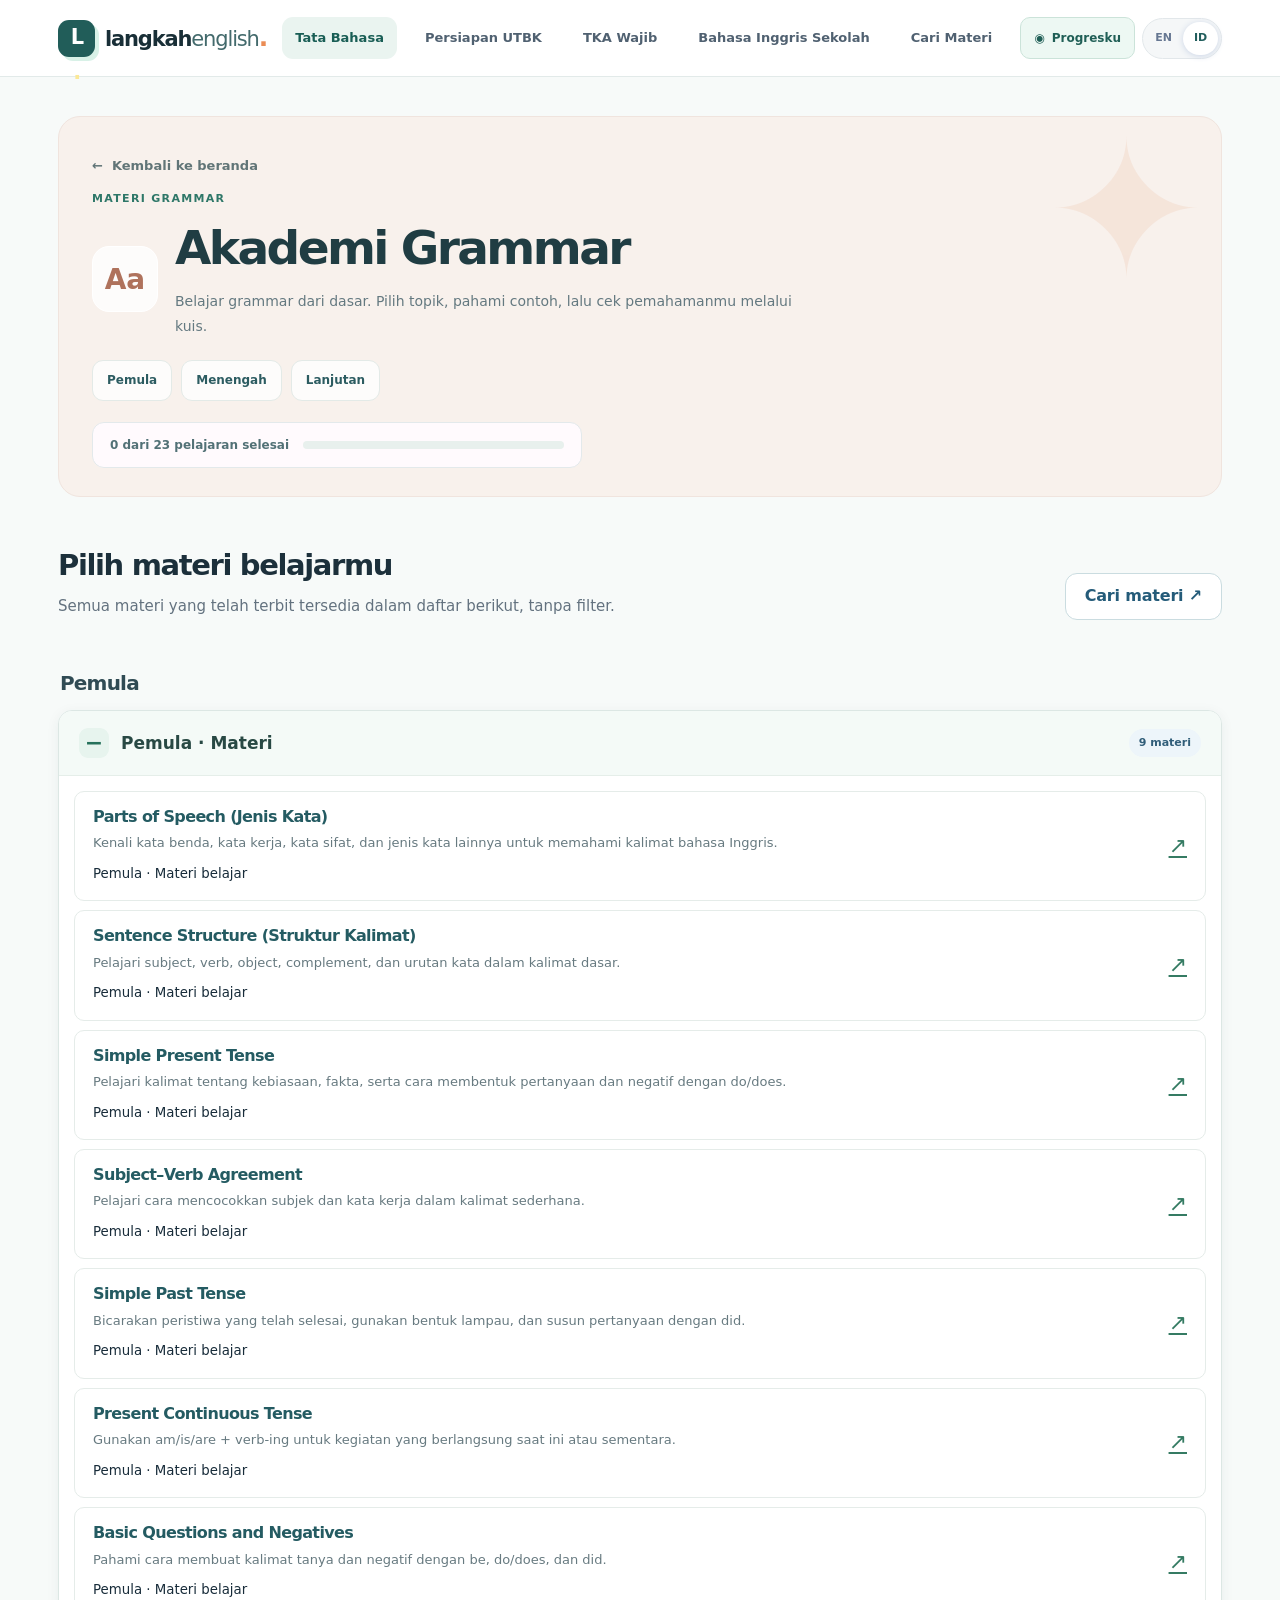
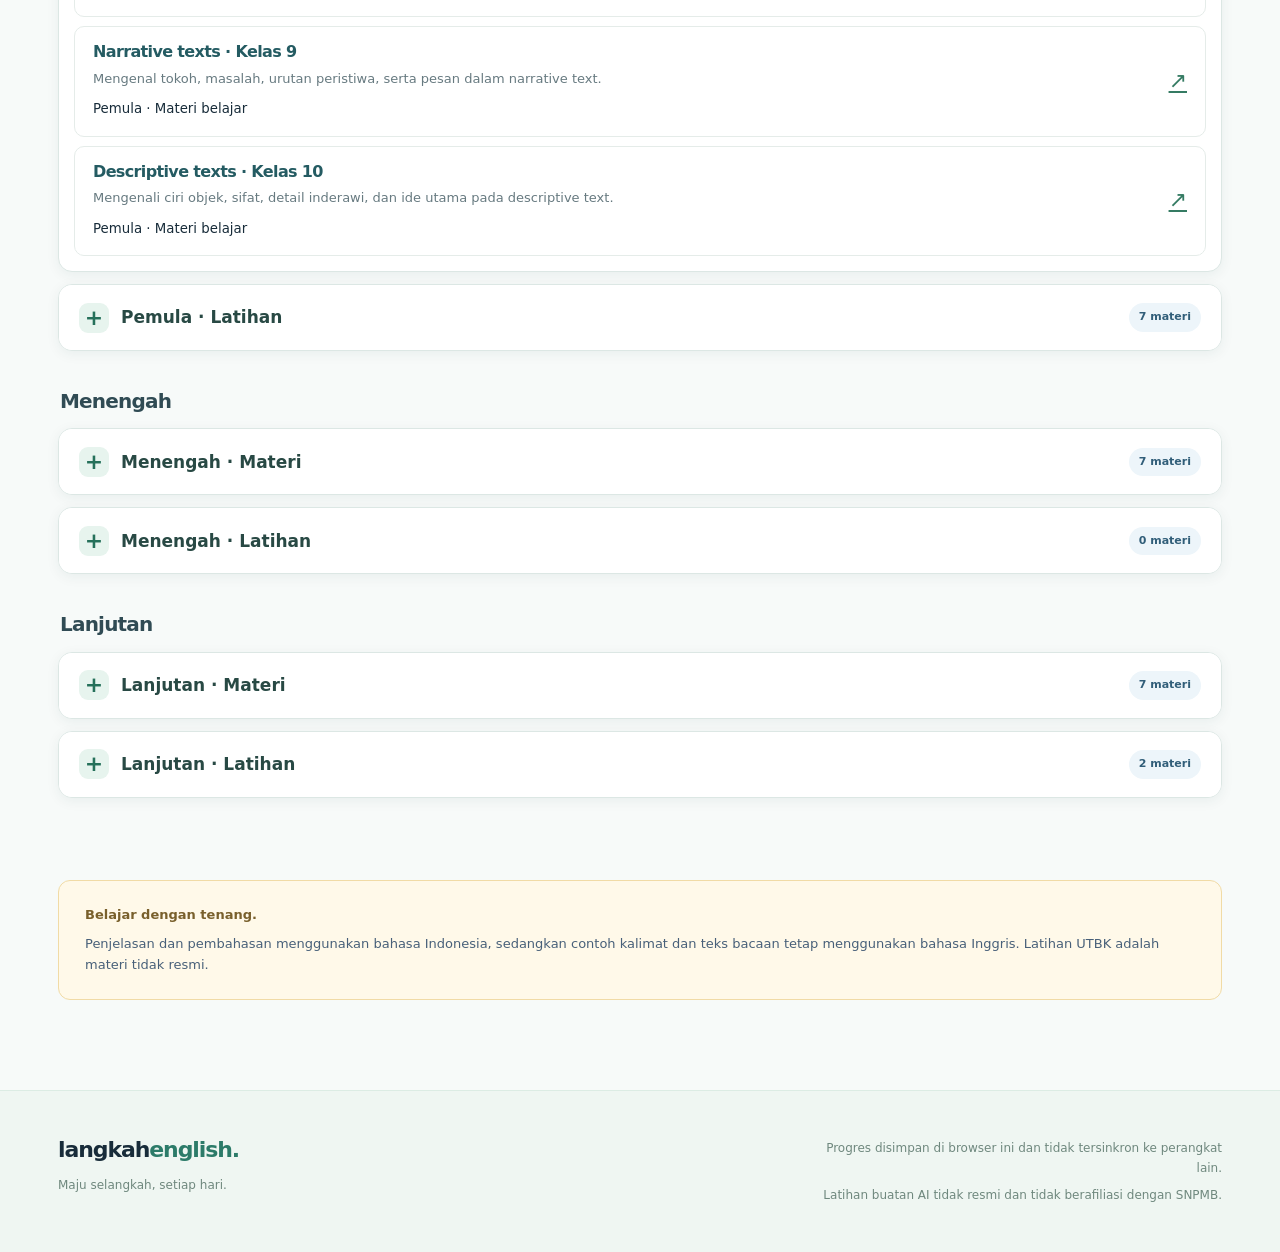
==== grammar.html @ ede1cafe "v13e1-r4" ====
<!doctype html><html lang="id"><head><meta charset="utf-8"><meta name="viewport" content="width=device-width,initial-scale=1"><meta name="theme-color" content="#f7faf9"><meta name="description" content="Pelajari grammar dari dasar. Pilih topik, pahami contoh, lalu uji pemahamanmu melalui kuis."><title>Grammar Academy · Langkah English</title><link rel="stylesheet" href="css/style.css"><script type="module" src="js/pathway.js"></script><script type="module" src="js/shell.js"></script></head><body data-pathway="grammar"><a class="skip" href="#main" data-i18n="skip">Lewati ke konten</a>
<header class="site-header"><nav class="nav shell" data-i18n-aria="mainNavigation" aria-label="Navigasi utama"><a class="logo" href="index.html" data-i18n-aria="homeLink" aria-label="Beranda Langkah English"><span class="logo-mark">L<span class="mark-dot">.</span></span><span>langkah<span class="logo-light">english</span><span class="logo-punct">.</span></span></a><button class="nav-toggle" type="button" aria-controls="primary-navigation" aria-expanded="false"><span class="menu-lines" aria-hidden="true"></span><span data-i18n="menuTitle">Menu</span></button><div class="nav-links" id="primary-navigation"><a data-i18n="navGrammar" href="grammar.html">Grammar</a><a data-i18n="navUtbk" href="utbk.html">UTBK Prep</a><a data-i18n="navTka" href="tka.html">TKA Wajib</a><a data-i18n="navSchool" href="school.html">School English</a><a data-i18n="navSearch" href="search.html">Cari Materi</a><a class="mobile-progress-link" href="index.html#my-progress" data-i18n="myProgress">Progresku</a></div><div class="nav-actions"><a class="nav-progress" href="index.html#my-progress"><span aria-hidden="true">◉</span> <span data-i18n="myProgress">Progresku</span></a><div class="lang-switch" role="group" data-i18n-aria="interfaceLanguage" aria-label="Bahasa tampilan"><button class="lang-button" type="button" data-lang="en" aria-pressed="false">EN</button><button class="lang-button" type="button" data-lang="id" aria-pressed="true">ID</button></div></div></nav></header>
<main id="main" class="shell page-main">
<section class="pathway-hero pathway-hero-grammar"><a class="page-back" href="index.html">← <span data-i18n="backHome">Kembali ke Beranda</span></a><span class="section-kicker">MATERI GRAMMAR</span><div class="pathway-heading"><span class="pathway-symbol" aria-hidden="true">Aa</span><div><h1 data-pathway-title>Grammar Academy</h1><p class="pathway-description" data-pathway-description>Pelajari grammar dari dasar. Pilih topik, pahami contoh, lalu uji pemahamanmu melalui kuis.</p></div></div><div class="pathway-hero-links"><a href="#beginner" data-i18n="levelBeginner">Pemula</a><a href="#intermediate" data-i18n="levelIntermediate">Menengah</a><a href="#advanced" data-i18n="levelAdvanced">Lanjutan</a></div></section>
<section class="section path-library" aria-labelledby="selection-title"><div class="section-intro inline-intro"><div><h2 id="selection-title" data-i18n="pathwayCatalogHeading">Daftar materi belajar</h2><p data-i18n="pathwayListDesc">Semua materi ditampilkan berdasarkan topik. Tidak perlu memakai filter.</p></div><a class="button button-outline" href="search.html" data-i18n="searchPageCta">Cari materi ↗</a></div><div id="pathway-resources" class="pathway-sections"></div></section>
<section class="section pathway-help"><div class="notice"><strong data-i18n="pathwayNoticeHeading">Belajar dengan tenang.</strong><p data-i18n="pathwayNotice">Penjelasan dan pembahasan disajikan dalam bahasa Indonesia, sedangkan contoh serta teks latihan tetap memakai bahasa Inggris. Materi latihan UTBK adalah latihan tidak resmi.</p></div></section>
</main><footer class="site-footer"><div class="shell footer-layout"><div><div class="footer-brand">langkah<span>english.</span></div><p data-i18n="footerTagline">Satu langkah maju, setiap hari.</p></div><div class="footer-note"><p data-i18n="footerPrivacy">Progres tersimpan di peramban ini dan tidak disinkronkan antarperangkat.</p><p data-i18n="footerUnofficial">Latihan berbantuan AI ini tidak resmi dan tidak berafiliasi dengan SNPMB.</p></div></div></footer></body></html>
---- css/style.css ----
:root{--ink:#18294a;--deep:#102543;--muted:#5f6e87;--brand:#3e5dd7;--brand-dark:#2942b2;--border:#e0e6ee;--background:#f7f9fc;--cream:#fffaf2;--green:#176d53;--pink:#fff0ec;--shadow:0 18px 50px rgba(22,45,82,.07);--radius:18px}
*{box-sizing:border-box}html{scroll-behavior:smooth;scroll-padding-top:92px}body{margin:0;background:var(--background);color:var(--ink);font:16px/1.65 system-ui,-apple-system,'Segoe UI',sans-serif;-webkit-font-smoothing:antialiased}a{color:var(--brand);text-underline-offset:3px}button,input,select{font:inherit}button{cursor:pointer}button,.button{border:1px solid var(--brand);background:var(--brand);color:white;border-radius:11px;padding:11px 19px;font-weight:700;line-height:1.4;display:inline-flex;align-items:center;justify-content:center;gap:15px;text-decoration:none;transition:background .15s,transform .15s,box-shadow .15s}button:hover:not(:disabled),.button:hover{background:var(--brand-dark);transform:translateY(-1px)}button:disabled{opacity:.5;cursor:not-allowed}a:focus-visible,button:focus-visible,input:focus-visible,select:focus-visible,summary:focus-visible{outline:3px solid #df921e;outline-offset:3px}.button-outline,.button.secondary,button.secondary{background:white;color:var(--brand);border-color:#d1d9ef}.button-outline:hover,.button.secondary:hover,.button-ghost:hover{background:#eef2ff}.button-ghost{color:var(--brand);background:transparent;border-color:transparent}.shell{max-width:1192px;margin:auto;padding-left:26px;padding-right:26px}.site-header{background:#fff;border-bottom:1px solid #ecf0f6;position:relative;z-index:5}.nav{min-height:82px;display:flex;align-items:center;gap:28px}.logo{display:flex;align-items:center;gap:10px;font-weight:850;letter-spacing:-.055em;color:var(--ink);text-decoration:none;font-size:21px;white-space:nowrap}.logo-mark{font-size:21px;display:grid;place-items:center;width:37px;height:37px;border-radius:12px;color:white;background:var(--brand);letter-spacing:-.08em;box-shadow:4px 4px 0 #dce3ff}.mark-dot,.logo-punct,.logo-light{color:#6680ea}.mark-dot{color:#fbe897}.logo-light{font-weight:480;color:#445879}.logo-punct{font-size:25px}.nav-links{display:flex;gap:29px;align-items:center;margin-left:auto}.nav-links a{font-weight:650;font-size:14px;text-decoration:none;color:#334568}.nav-links a:hover{color:var(--brand)}.lang-switch{display:flex;padding:3px;gap:2px;border-radius:99px;border:1px solid #d8e0ef;background:#f3f6fc;margin-left:9px}.lang-button{border:none!important;background:transparent!important;color:#667792!important;padding:6px 11px;border-radius:99px;font-size:12px;min-width:40px;box-shadow:none!important}.lang-button[aria-pressed=true]{background:white!important;color:var(--brand)!important;box-shadow:0 1px 6px #cbd5e6!important}.lang-button:hover{transform:none!important}.skip{position:absolute;left:-9999px}.skip:focus{left:10px;top:10px;background:#fff;padding:10px;z-index:50}.hero{margin-top:30px;display:grid;grid-template-columns:1.14fr .86fr;min-height:478px;background:#f0f4ff;border:1px solid #e3e9fd;border-radius:26px;overflow:hidden;box-shadow:0 13px 35px rgba(20,51,112,.03)}.hero-copy{padding:64px 12px 54px 58px;position:relative;z-index:1}.pill{display:inline-flex;align-items:center;gap:8px;border-radius:90px;padding:6px 13px;font-size:11px;font-weight:800}.pill-overline{color:#3f59a9;background:#fff;border:1px solid #dce5fd}.pulse-dot{width:8px;height:8px;border-radius:50%;background:#69bb92;box-shadow:0 0 0 3px #dcf5e6}h1,h2,h3{line-height:1.22;letter-spacing:-.04em}h1{font-size:clamp(40px,5.3vw,64px);margin:21px 0 17px;max-width:700px;font-weight:850;color:#152c54}h1 em{font-style:normal;color:var(--brand);position:relative}.hero-lead{font-size:16px;color:#526584;line-height:1.85;max-width:565px}.hero-actions{display:flex;gap:11px;flex-wrap:wrap;margin:26px 0 23px}.hero-footnote{font-size:12px;color:#7b8ba6}.hero-art{position:relative;display:flex;align-items:center;justify-content:center;padding:40px 32px 35px 0}.illustration-card{width:365px;max-width:94%;height:352px;background:#fff;border:1px solid #d9e2fb;border-radius:20px;box-shadow:0 24px 58px rgba(36,62,128,.15);transform:rotate(4deg);overflow:hidden}.visual-topline{padding:18px 18px;display:flex;justify-content:space-between;font-size:9px;font-weight:850;letter-spacing:.16em;color:#9aabc6}.mini-squares{display:flex;gap:5px}.mini-squares i{display:block;width:7px;height:7px;border-radius:50%;background:#dfe5f1}.mini-squares i:nth-child(1){background:#fd9b93}.mini-squares i:nth-child(2){background:#efcc82}.mini-squares i:nth-child(3){background:#96d3ae}.illustration-shape{height:246px;background:linear-gradient(150deg,#dce7ff,#eeeafd 75%);display:grid;place-items:center;position:relative;isolation:isolate}.visual-ring{position:absolute;border-radius:50%;border:2px solid #c3d2f2;width:260px;height:260px;top:17px;left:52px;transform:rotate(-15deg)}.ring-two{width:170px;height:170px;top:65px;left:92px}.visual-book{width:180px;height:207px;position:relative;transform:rotate(-13deg);filter:drop-shadow(9px 15px 12px #7894cd77)}.visual-book-cover{position:absolute;inset:0;border-radius:11px 5px 5px 11px;box-shadow:inset 10px 0 #253d99;background:#4465d9;color:white;padding:54px 17px 15px;text-align:center;font-size:23px;letter-spacing:.1em;font-weight:900;display:flex;flex-direction:column;gap:16px}.visual-book-cover span{font-size:62px;letter-spacing:-.08em;line-height:.9;color:#c3f2dc}.visual-book-page{position:absolute;bottom:-6px;left:7px;right:1px;height:9px;background:#fff;border:1px solid #c2cbe7;z-index:-1;border-radius:0 0 6px 5px}.spark{position:absolute;font-size:40px;color:#f1b24f}.spark-a{top:24px;right:45px}.spark-b{bottom:15px;left:35px;color:#7998ea}.visual-bottom{display:flex;justify-content:space-around;text-transform:uppercase;font-size:10px;letter-spacing:.08em;font-weight:850;color:#647b9f;padding:14px}.floating-sticker{position:absolute;z-index:2;background:#fff;border-radius:14px;padding:12px 17px;box-shadow:0 12px 40px rgba(38,62,99,.17);font-weight:900;transform:rotate(-12deg)}.floating-a{top:44px;right:20px;font-size:30px;color:#e28d7b}.floating-a span{font-size:14px}.floating-b{bottom:54px;left:3px;font-size:24px;color:#5c74cd;transform:rotate(-8deg)}.floating-b span{font-size:12px;color:#6b7c94}.section{margin-top:78px}.section-intro{margin-bottom:25px}.section-kicker{font-size:12px;text-transform:uppercase;letter-spacing:.15em;color:#5a73d4;font-weight:850}.section-intro h2{font-size:clamp(28px,3.5vw,39px);margin:9px 0}.section-intro p{color:var(--muted);margin:0;font-size:15px}.inline-intro{display:flex;align-items:end;justify-content:space-between;gap:18px;flex-wrap:wrap}.choice-grid{display:grid;grid-template-columns:repeat(2,minmax(0,1fr));gap:14px}.choice-card{display:flex;align-items:center;gap:16px;padding:18px;background:#fff;border:1px solid var(--border);border-radius:15px;text-decoration:none;color:var(--ink);transition:box-shadow .16s,transform .16s,border-color .16s;min-width:0}.choice-card:hover,.resource-card:hover{box-shadow:var(--shadow);border-color:#bdc9ed;transform:translateY(-2px)}.choice-icon{width:56px;min-width:56px;height:56px;border-radius:13px;display:grid;place-items:center;font-size:25px;font-weight:800}.icon-lime{background:#e7f7e9;color:#3c8f64}.icon-pink{background:#fff0eb;color:#d17969}.icon-blue{background:#e7eeff;color:#5875dc}.icon-sun{background:#fff4d9;color:#ae8225}.choice-card strong,.choice-card small{display:block}.choice-card strong{font-size:16px;line-height:1.3}.choice-card small{color:var(--muted);font-size:12px;margin-top:4px}.choice-arrow{margin-left:auto;font-weight:900;font-size:20px;color:var(--brand)}.stats{display:grid;grid-template-columns:repeat(4,minmax(0,1fr));gap:12px}.stat{padding:21px 22px;background:white;border:1px solid var(--border);border-radius:15px;min-height:114px}.stat strong{font-size:31px;letter-spacing:-.06em;font-weight:850;display:block;color:#203865}.stat span{font-size:12px;color:var(--muted);font-weight:600}.small-badge{display:inline-block;font-size:11px;font-weight:700;padding:7px 12px;background:#eaf6f2;color:#2f8065;border-radius:99px}.continue-wrap{margin-top:14px}.continue-panel{display:flex;align-items:center;gap:20px;justify-content:space-between;padding:22px 24px;border:1px solid #d9e4f4;border-radius:15px;background:#fff;flex-wrap:wrap}.continue-panel strong{display:block;font-size:16px}.continue-panel p{color:var(--muted);font-size:13px;margin:5px 0 0}.path-grid{display:grid;grid-template-columns:repeat(3,minmax(0,1fr));gap:16px}.path-card{border-radius:21px;padding:29px 28px 25px;min-height:312px;color:var(--ink);text-decoration:none;display:flex;flex-direction:column;border:1px solid transparent;transition:transform .2s,box-shadow .2s}.path-card:hover{transform:translateY(-3px);box-shadow:var(--shadow)}.path-grammar{background:#fcefe8;border-color:#f3dcd3}.path-utbk{background:#e8efff;border-color:#dbe5fc}.path-school{background:#e8f6ee;border-color:#d5eadd}.path-icon{width:59px;height:59px;border-radius:15px;display:grid;place-items:center;font-size:26px;font-weight:800;background:#fff8;box-shadow:inset 0 0 0 1px #ffffffa8;margin-bottom:23px}.path-number{font-size:10px;font-weight:850;letter-spacing:.15em;color:#7c8295}.path-card h3{font-size:25px;margin:10px 0}.path-card p{color:#657187;font-size:14px;line-height:1.8;margin:0 0 16px}.path-cta{margin-top:auto;display:flex;justify-content:space-between;align-items:center;font-size:13px;font-weight:850;padding-top:13px}.path-cta span:last-child{font-size:19px}.quiet-link{font-size:13px;font-weight:750;text-decoration:none}.roadmap{display:grid;grid-template-columns:repeat(3,minmax(0,1fr));gap:15px}.roadmap-card{padding:25px;background:white;border:1px solid var(--border);border-radius:17px}.roadmap-number{width:41px;height:41px;display:grid;place-items:center;background:#eef2ff;border-radius:12px;color:#526ccc;font-weight:850;font-size:16px}.roadmap-card h3{margin:16px 0 3px;font-size:19px}.roadmap-card .roadmap-subtitle{margin:0 0 13px;color:var(--muted);font-size:12px}.roadmap-card ul{margin:0;padding:0;list-style:none}.roadmap-card li{padding:9px 0;border-top:1px solid #f0f2f6;font-size:13px;display:flex;gap:8px;align-items:center}.roadmap-card li a{font-weight:700;text-decoration:none}.roadmap-card .soon{color:#9aa6b9}.topic-symbol{margin-left:auto;font-size:11px;background:#e7f7ed;color:#287753;padding:2px 8px;border-radius:20px;font-weight:750}.roadmap-card .roadmap-cta{margin-top:18px}.grade-grid{display:grid;grid-template-columns:repeat(4,minmax(0,1fr));gap:13px}.grade-card{background:white;border:1px solid var(--border);padding:22px;border-radius:15px;text-decoration:none;color:var(--ink);min-height:167px;display:flex;flex-direction:column;transition:transform .18s,box-shadow .18s}.grade-card:hover{box-shadow:var(--shadow);transform:translateY(-2px)}.grade-card .grade-number{font-size:34px;font-weight:850;letter-spacing:-.06em;color:#3f5bd1}.grade-card p{font-size:13px;color:var(--muted);margin:5px 0}.grade-card .grade-link{font-size:12px;font-weight:850;margin-top:auto;color:var(--brand)}.library-shell{display:grid;grid-template-columns:248px minmax(0,1fr);gap:20px;align-items:start}.filter-panel{background:#fff;border:1px solid var(--border);border-radius:16px;padding:21px}.filter-title{display:flex;justify-content:space-between;font-weight:850;padding-bottom:12px;border-bottom:1px solid #ebeff5;margin-bottom:15px}.filters{display:grid;gap:13px}.filters label{display:block;font-size:12px;font-weight:750;color:#3f506c}.filters input,.filters select{margin-top:6px;width:100%;min-width:0;padding:10px 11px;border:1px solid #ccd6e4;background:#fff;border-radius:9px;color:var(--ink);font-size:13px}.topic-groups{display:flex;flex-wrap:wrap;gap:10px;margin:0 0 15px}.topic-groups details{width:100%;background:white;border:1px solid var(--border);border-radius:12px;padding:10px 14px}.topic-groups summary{font-weight:800;font-size:13px;cursor:pointer}.topiclist{display:flex;flex-wrap:wrap;gap:7px;padding:13px 0 4px}.topic{font-size:12px;padding:6px 9px;border:1px solid #d3dced;background:#f7f9ff;color:#415478;border-radius:8px;font-weight:650}.topic:hover{color:var(--brand);background:#eaf0ff}.resource-heading{display:flex;align-items:center;justify-content:space-between;gap:15px;font-size:12px;font-weight:750;color:#536481;margin-bottom:12px}.resource-hint{color:#8d9cb3;font-weight:600}.resource-grid{display:grid;grid-template-columns:repeat(2,minmax(0,1fr));gap:13px}.resource-card{background:#fff;border:1px solid var(--border);border-radius:15px;padding:21px;display:flex;flex-direction:column;transition:transform .18s,box-shadow .18s;min-width:0}.resource-card h3{font-size:18px;margin:15px 0 10px;overflow-wrap:anywhere}.resource-card p{font-size:13px;color:var(--muted);line-height:1.75;margin:0 0 13px}.resource-card .resource-meta{display:flex;flex-wrap:wrap;gap:6px;margin-bottom:8px}.resource-card .resource-places{font-size:11px;color:#8b99af;margin-bottom:16px}.resource-card .card-bottom{display:flex;justify-content:space-between;align-items:center;gap:10px;margin-top:auto;padding-top:13px;border-top:1px solid #f0f2f6}.resource-card .card-bottom a{font-size:12px;font-weight:850;text-decoration:none}.badge{display:inline-flex;align-items:center;font-size:11px;font-weight:800;padding:5px 10px;border-radius:90px;background:#ecf1ff;color:#4f64b7}.badge-mint{color:#317653;background:#eaf6ee}.badge-sun{color:#9a6a20;background:#fff4d9}.badge-rose{color:#a75b57;background:#fff0ec}.empty{padding:30px;border:1px dashed #cbd7e9;background:white;border-radius:14px;text-align:center;color:var(--muted);grid-column:1/-1}.activity-list{background:#fff;border:1px solid var(--border);border-radius:16px;padding:6px 22px}.activity-row{display:flex;align-items:center;gap:12px;padding:14px 0;border-bottom:1px solid #eff2f7}.activity-row:last-child{border-bottom:0}.activity-marker{width:35px;height:35px;border-radius:9px;display:grid;place-items:center;background:#edf2ff;color:var(--brand)}.activity-row strong{font-size:13px}.activity-row small{display:block;color:#8593a8;font-size:11px}.site-footer{margin-top:85px;padding:35px 0;background:#fff;border-top:1px solid #e7edf5}.footer-layout{display:flex;align-items:start;justify-content:space-between;gap:35px}.footer-brand{font-weight:850;letter-spacing:-.05em;font-size:22px}.footer-brand span{color:var(--brand)}.site-footer p{color:#8794a8;font-size:12px;margin:6px 0}.footer-note{text-align:right;max-width:420px}
/* Lesson and examination pages */
.page-main{padding-top:32px;min-height:58vh}.reading{max-width:842px;margin:0 auto}.reading h1,.exam-intro h1,.result-hero h1{font-size:clamp(35px,4.5vw,51px)}.page-back{display:inline-flex;align-items:center;gap:9px;font-size:13px;font-weight:750;text-decoration:none;margin:12px 0 21px}.reading-intro{margin-bottom:30px}.reading-intro p{font-size:15px;color:var(--muted);line-height:1.85;max-width:750px}.learning-meta{display:flex;align-items:center;gap:8px;flex-wrap:wrap;margin:16px 0}.panel{border:1px solid var(--border);border-radius:16px;padding:25px;background:white;margin:17px 0}.panel h2{font-size:21px;margin:0 0 15px}.panel h3{font-size:17px;margin:0 0 10px}.panel p:last-child{margin-bottom:0}.objectives-panel{background:#f0f5ff;border-color:#dce5fa}.objectives-panel ul{margin:0;padding-left:22px}.objectives-panel li{padding:3px 0}.article-body{font-size:16px;line-height:1.92}.article-body h2{font-size:26px;margin:33px 0 13px}.article-body h3{font-size:20px;margin:26px 0 10px}.article-body p{margin:0 0 16px}.article-body blockquote,.article-body .rule,blockquote,.rule{padding:18px 22px;background:#f0f4ff;border-left:4px solid #6880df;border-radius:5px 13px 13px 5px;margin:18px 0}.article-body .rule{background:#ecf8f3;border-left-color:#3c9975;font-weight:700}.article-body small{color:#6a7690}.bad{color:#b34f51}.good{color:#177657}.bilingual{color:#5b6b7b;font-size:14px;border-left:2px solid #e4eaf2;padding-left:13px}.tablewrap{width:100%;overflow-x:auto;margin:16px 0}table{width:100%;border-collapse:collapse;background:white}td,th{text-align:left;border:1px solid var(--border);padding:10px 12px;font-size:14px}th{background:#f0f3fa}.toolbar{display:flex;align-items:center;gap:10px;flex-wrap:wrap;margin:18px 0}.toolbar .spacer{margin-left:auto}.lesson-links{display:flex;gap:12px;justify-content:space-between;flex-wrap:wrap}.complete-box{background:#f6faff}.complete-box p{margin:10px 0}.notice{padding:13px 17px;background:#fff9e9;border:1px solid #f1dba6;border-radius:12px;color:#79602c;font-size:13px;margin:15px 0}.error{padding:24px;background:#fff4f3;border:1px solid #e8aaaa;border-radius:13px;color:#8a2e2a}.loading{text-align:center;color:var(--muted);padding:70px 0}.choices{display:grid;gap:10px;margin:18px 0}.choice{background:#fff;color:var(--ink);text-align:left;border:1px solid #d0dae8;font-weight:500;border-radius:11px;padding:14px 16px;line-height:1.6;justify-content:start}.choice:hover{background:#f3f6ff;color:var(--brand)}.choice[aria-pressed=true]{background:#e9efff;color:var(--brand-dark);border:2px solid #667be2;box-shadow:0 0 0 2px #e9efff;padding:13px 15px}.inline-feedback{padding:13px 16px;background:#f1f8f4;border:1px solid #d4eadd;border-radius:12px;font-size:14px;margin-top:13px}.muted{color:var(--muted)}.exam-intro{max-width:870px;margin:auto}.exam-intro h1{margin:6px 0 12px}.exam-intro>p{color:var(--muted)}.mode-grid{display:grid;grid-template-columns:repeat(2,minmax(0,1fr));gap:16px}.mode-card{border:1px solid var(--border);background:#fff;border-radius:17px;padding:25px;display:flex;flex-direction:column;align-items:start}.mode-card h3{font-size:23px}.mode-card p{font-size:14px;color:var(--muted);margin-bottom:21px}.mode-card .button{margin-top:auto}.mode-icon{width:48px;height:48px;background:#eaf0ff;color:#4c64c4;display:grid;place-items:center;border-radius:13px;font-weight:900;font-size:22px}.exam-header{border:1px solid var(--border);background:#fff;border-radius:15px;padding:19px 22px;margin-bottom:17px}.exam-header h1{font-size:25px;margin:5px 0}.exam-toolbar{margin-bottom:8px}.quizgrid{display:grid;grid-template-columns:minmax(0,1fr) minmax(0,1.08fr);align-items:start;gap:17px}.quizgrid .panel{margin:0}.passage{white-space:pre-line;max-height:67vh;overflow:auto;position:sticky;top:20px;line-height:1.9}.passage h2{white-space:normal}.question-panel h2{font-size:20px}.timer{font-weight:900;font-variant-numeric:tabular-nums;color:#3d55a6}.numbers{display:flex;gap:8px;flex-wrap:wrap}.numbers button{width:42px;height:42px;padding:5px;display:grid;place-items:center;color:#344868;background:#fff;border:1px solid #bfccdf;border-radius:10px}.numbers .answered{background:#e9f8ed;color:#16754d}.numbers .flagged{box-shadow:inset 0 -4px #e3a13c}.numbers [aria-current=true]{outline:2px solid #5d75da;outline-offset:2px}.navigator-panel{margin-top:17px}progress{width:100%;height:11px;accent-color:#4f71d7}dialog{border:1px solid #dae2ef;border-radius:19px;padding:27px;max-width:min(490px,95vw);box-shadow:var(--shadow)}dialog::backdrop{background:#11244999}.result-hero{background:#ecf2ff;padding:34px;border-radius:19px;border:1px solid #dce5ff}.result-hero h1{margin:10px 0 13px}.result-stats{margin:23px 0}.review h3{margin:0}.review summary{cursor:pointer;font-weight:750}.review details{margin:15px 0}.review ol{padding-left:24px}.review li{padding:4px}.review li.correct-choice{font-weight:750;color:var(--green)}.review .answer-explanation{font-size:14px;color:#52607a}.tablewrap,.panel,.card,.reading{min-width:0}p{margin:0 0 16px}
@media(max-width:1000px){.shell{padding-left:20px;padding-right:20px}.hero-copy{padding-left:37px}.path-card{padding:24px 21px}.roadmap-card{padding:20px}.resource-grid{grid-template-columns:1fr}.grade-grid{grid-template-columns:repeat(2,1fr)}}
@media(max-width:760px){.nav{padding-top:12px;padding-bottom:12px;flex-wrap:wrap;gap:12px;min-height:80px}.nav-links{order:3;width:100%;margin-left:0;gap:18px;overflow-x:auto;padding-bottom:3px}.nav-links a{white-space:nowrap}.lang-switch{margin-left:auto}.hero{grid-template-columns:1fr}.hero-copy{padding:39px 26px 18px}.hero-art{padding:10px 18px 25px;height:300px}.illustration-card{height:256px;width:320px}.illustration-shape{height:155px}.visual-ring{height:160px;width:160px;left:70px;top:0}.ring-two{width:115px;height:115px;left:92px;top:19px}.visual-book{width:110px;height:141px}.visual-book-cover{font-size:16px;padding-top:38px}.visual-book-cover span{font-size:35px}.floating-a{top:0;right:24px}.floating-b{bottom:23px;left:12px}.section{margin-top:59px}.choice-grid,.mode-grid{grid-template-columns:1fr}.stats,.roadmap{grid-template-columns:repeat(2,minmax(0,1fr))}.path-grid{grid-template-columns:1fr}.path-card{min-height:220px}.library-shell{grid-template-columns:1fr}.filters{grid-template-columns:repeat(2,minmax(0,1fr))}.filter-panel{padding:18px}.quizgrid{grid-template-columns:1fr}.passage{position:static;max-height:310px}.footer-layout{flex-direction:column;gap:14px}.footer-note{text-align:left}.reading h1{font-size:37px}}
@media(max-width:520px){.shell{padding-left:15px;padding-right:15px}.logo{font-size:19px}.nav-links{gap:15px}.nav-links a{font-size:12px}.hero{margin-top:15px;border-radius:19px}.hero-copy{padding:30px 21px 5px}.hero h1{font-size:39px;line-height:1.16}.hero-lead{font-size:14px}.hero-art{height:250px}.illustration-card{height:222px;width:270px}.illustration-shape{height:126px}.visual-book{height:110px;width:95px}.visual-book-cover{padding:23px 10px;font-size:13px}.visual-book-cover span{font-size:30px}.visual-bottom{padding:9px;font-size:8px}.floating-a{font-size:20px}.floating-b{font-size:17px}.section-intro h2{font-size:29px}.stats{gap:8px}.stat{padding:16px 12px;min-height:94px}.stat strong{font-size:26px}.stat span{font-size:11px}.roadmap{grid-template-columns:1fr}.grade-grid{gap:8px}.grade-card{padding:16px}.filters{grid-template-columns:1fr}.resource-grid{grid-template-columns:1fr}.panel{padding:18px}.result-hero{padding:21px}.hero-actions .button{flex:1}.mode-grid{grid-template-columns:1fr}.toolbar button{font-size:13px;padding:9px 12px}.exam-header{padding:16px}.choice{font-size:14px}.page-main{padding-top:17px}}
@media(prefers-reduced-motion:reduce){*,*::before,*::after{scroll-behavior:auto!important;transition:none!important}}

/* V3: dedicated subject libraries — shared visual language, separate URLs. */
.pathway-hero{border-radius:24px;border:1px solid #dbe4f6;background:#eef3ff;padding:30px 40px 35px;margin-top:12px;box-shadow:0 12px 38px rgba(28,56,105,.035)}
.pathway-hero-grammar{background:linear-gradient(125deg,#fff2e9,#fff9f4 65%,#eaf4ff);border-color:#f1dfd5}
.pathway-hero-utbk{background:linear-gradient(125deg,#e7efff,#f5f7ff 70%,#eefaf7);border-color:#dbe5f9}
.pathway-hero-school{background:linear-gradient(125deg,#e6f6ec,#f6fbf7 70%,#f4f6ff);border-color:#d5eadf}
.pathway-hero .page-back{display:inline-flex;margin-bottom:26px;font-weight:750;font-size:13px;text-decoration:none;color:#3d5478}
.pathway-heading{display:flex;gap:23px;align-items:center;margin-top:15px}
.pathway-symbol{width:84px;height:84px;flex:0 0 84px;display:grid;place-items:center;background:#ffffffde;border-radius:24px;box-shadow:0 12px 23px #11244712;color:#3d59af;font-weight:900;font-size:35px}
.pathway-heading h1{font-size:clamp(34px,4.2vw,50px);margin:0 0 12px}
.pathway-description{font-size:16px;max-width:650px;color:#536580;margin:0;line-height:1.8}
.pathway-hero-links{display:flex;flex-wrap:wrap;gap:9px;margin-top:25px}
.pathway-hero-links a{font-size:13px;font-weight:750;padding:9px 14px;background:#fff9;border:1px solid #ffffff;border-radius:999px;text-decoration:none;color:#31486f}
.pathway-hero-links a:hover,.pathway-hero-links a:focus-visible{background:#fff;color:#2449a7}
.path-library{margin-top:52px}.pathway-grades{margin-bottom:27px}
.pathway-levels{display:grid;grid-template-columns:repeat(3,minmax(0,1fr));gap:12px;margin:0 0 29px}
.quick-pick{display:flex;flex-direction:column;align-items:flex-start;text-align:left;border:1px solid #dce5f1;background:white;color:var(--ink);padding:19px 22px;border-radius:16px;gap:7px;min-height:142px;box-shadow:0 3px 15px #20345608}
.quick-pick:hover,.grade-card-button:hover{background:#eef3ff;border-color:#bdccec;transform:translateY(-2px)}
.quick-pick-symbol{font-size:11px;letter-spacing:.18em;font-weight:900;color:#6174cd}.quick-pick strong{font-size:20px}.quick-pick small{color:#61728e;font-size:12px}
.grade-card-button{font-family:inherit;color:var(--ink);display:flex;flex-direction:column;text-align:left;align-items:stretch;justify-content:flex-start;min-height:170px;border:1px solid #dce4f0;background:#fff;transition:background .2s,transform .2s}
.grade-card-button .grade-number{display:block}.grade-card-button .grade-link{margin-top:auto}
.filter-reset{width:100%;margin-top:12px}.pathway-help{margin-top:35px;margin-bottom:66px}.pathway-help .notice{padding:23px 26px}.pathway-help .notice p{margin:7px 0 0;color:#486079}
@media(max-width:760px){.pathway-hero{padding:25px 22px}.pathway-heading{gap:16px}.pathway-symbol{height:64px;width:64px;flex-basis:64px;font-size:26px}.pathway-levels{grid-template-columns:repeat(2,minmax(0,1fr))}}
@media(max-width:520px){.pathway-heading{display:block}.pathway-symbol{margin-bottom:17px}.pathway-hero-links{gap:7px}.pathway-hero-links a{font-size:12px}.pathway-levels{grid-template-columns:1fr}.quick-pick{min-height:104px}.pathway-hero .page-back{margin-bottom:18px}}
.pathway-hero .section-kicker{display:block;margin-top:2px}
[hidden]{display:none!important}

/* V4: learning stages, backup and reading skill analysis */
.journey-grid{display:grid;grid-template-columns:repeat(4,minmax(0,1fr));gap:13px}
.journey-step{display:flex;flex-direction:column;gap:9px;background:#fff;border:1px solid var(--border);padding:19px;border-radius:15px;text-decoration:none;color:var(--ink);min-height:165px}
.journey-step:hover,.journey-step:focus-visible{border-color:#6681da;background:#f7f9ff}
.journey-step>span{color:var(--brand);font-weight:900;letter-spacing:.12em}
.journey-step strong{font-size:16px;line-height:1.4}.journey-step small{color:var(--muted);line-height:1.5}
.diagnostic-callout{display:flex;align-items:center;justify-content:space-between;gap:15px;margin-top:17px;padding:18px 23px;background:#eaf3ff;border-radius:15px;flex-wrap:wrap}
.diagnostic-callout p{margin:0;flex:1 1 240px}.diagnostic-callout .button{flex-shrink:0}
.backup-panel{display:flex;align-items:center;justify-content:space-between;gap:15px;margin-top:19px;background:#f8faff;flex-wrap:wrap}
.backup-panel p{font-size:13px;color:var(--muted);margin:5px 0}.backup-panel .toolbar{margin:0}.backup-panel .file-button{cursor:pointer}
.visually-hidden{position:absolute!important;width:1px!important;height:1px!important;padding:0!important;margin:-1px!important;overflow:hidden!important;clip:rect(0,0,0,0)!important;white-space:nowrap!important;border:0!important}
.skill-list{display:grid;grid-template-columns:repeat(2,minmax(0,1fr));gap:14px}.skill-list>div{display:grid;grid-template-columns:1fr auto;gap:7px;font-size:13px}.skill-list strong{font-variant-numeric:tabular-nums}.skill-list progress{grid-column:1/-1}
@media(max-width:960px){.journey-grid{grid-template-columns:repeat(2,minmax(0,1fr))}}
@media(max-width:540px){.journey-grid,.skill-list{grid-template-columns:1fr}.backup-panel .toolbar{align-items:stretch}.backup-panel .button{font-size:12px}.journey-step{min-height:116px}}

/* V5: focused topic lists, one-page search and accessible optional translations */
.pathway-sections{display:grid;gap:28px}.topic-section{scroll-margin-top:100px}.topic-section-head{display:flex;align-items:center;justify-content:space-between;gap:12px;margin:0 0 15px}.topic-section-head h2{margin:0}.simple-resources{list-style:none;padding:0;margin:0;display:grid;gap:10px}.simple-resource{background:#fff;border:1px solid var(--border,#d9e3ec);border-radius:15px;padding:17px 20px;display:flex;align-items:center;justify-content:space-between;gap:14px}.simple-resource h3{margin:0 0 6px;font-size:17px}.simple-resource h3 a{text-decoration:none;color:inherit}.simple-resource h3 a:hover,.simple-resource h3 a:focus-visible{text-decoration:underline}.simple-resource p{font-size:13px;margin:0 0 9px}.simple-resource .resource-meta{display:flex;gap:10px;align-items:center}.simple-arrow{font-size:22px;flex-shrink:0}.directory-links{display:grid;grid-template-columns:repeat(3,minmax(0,1fr));gap:12px}.directory-links a{background:#fff;border-radius:14px;padding:24px;border:1px solid #d6e0e8;display:flex;justify-content:space-between;gap:12px}.search-screen{max-width:1000px;margin:auto}.search-screen label{font-weight:750;display:block;margin-bottom:10px}.search-screen input{font:inherit;padding:16px 18px;border-radius:14px;border:2px solid #aebdcb;width:100%;background:#fff}.search-screen input:focus{outline:3px solid #f7d985;outline-offset:2px}.search-screen #search-count{margin:20px 0}.search-screen .resource-grid{grid-template-columns:repeat(2,minmax(0,1fr))}.translation-detail{background:#f6f9fc;border:1px solid #d9e7f0;border-radius:10px;padding:9px 13px;margin:14px 0;color:#223a50}.translation-detail summary{cursor:pointer;font-size:13px;font-weight:750;list-style-position:inside;touch-action:manipulation}.translation-detail[open] summary{margin-bottom:10px}.translation-detail p{margin:6px 0;font-size:13px;line-height:1.7}.translation-detail ol{padding-left:27px;margin:8px 0}.translation-detail li{margin:6px 0}.translation-note{font-size:12px;color:#5b7088}.quiz-language-note{background:#eaf7f0;border-left:4px solid #338e72;border-radius:9px;padding:13px 17px;margin:14px 0}.diagnostic-recommendations{margin-top:17px}.diagnostic-recommendations li{margin:10px 0}.diagnostic-recommendations a{font-weight:750}.review .translation-detail{margin:15px 0}.choices .choice{white-space:normal;text-align:left}
@media(max-width:740px){.directory-links,.search-screen .resource-grid{grid-template-columns:1fr}.simple-resource{padding:13px}.simple-resource h3{font-size:16px}.topic-section-head{flex-wrap:wrap}}

/* V6: calm, explicit bilingual teaching typography and many worked examples. */
.english-term{color:#254c9a;background:#e9efff;font-weight:740;font-style:italic;border-radius:.24em;padding:.04em .23em;box-decoration-break:clone;-webkit-box-decoration-break:clone}
.language-legend{padding:13px 18px;background:#f1f6ff;border:1px solid #d6e2fb;border-radius:12px;line-height:1.75;color:#30445f;font-size:14px}
.example-section,.vocab-section,.sentence-breakdown{margin:22px 0 30px;scroll-margin-top:80px}
.article-body .example-section h3,.article-body .vocab-section h3,.article-body .sentence-breakdown h3{margin-bottom:14px}
.worked-examples{padding:0;margin:0;list-style:none;display:grid;gap:12px;counter-reset:worked}
.worked-example{background:#fff;border:1px solid #dbe3f1;border-left:5px solid #7684d8;padding:17px 19px;border-radius:12px;overflow-wrap:anywhere}
.example-index{display:inline-block;color:#536c90;font-size:11px;letter-spacing:.07em;text-transform:uppercase;font-weight:800;margin-bottom:6px}
.article-body .worked-example p{margin:6px 0;line-height:1.65}
.article-body .worked-example .example-english,.example-english{color:#1b3558;font-size:18px;line-height:1.65;font-weight:720;letter-spacing:.01em}
.article-body .worked-example .example-id{color:#2f5873;font-size:14px}
.article-body .worked-example .example-reason{color:#3b4b64;font-size:14px;background:#f5f8fd;padding:9px 12px;border-radius:8px;margin-top:9px}
.example-label{font-weight:750;color:#294269}
.vocab-grid,.breakdown-grid{margin:0;display:grid;grid-template-columns:repeat(2,minmax(0,1fr));gap:10px}
.vocab-pair,.breakdown-grid>div{margin:0;border:1px solid #dce6ef;border-radius:10px;padding:10px 14px;background:#f9fbff}
.vocab-pair dt,.breakdown-grid dt{color:#2d51a1;font-style:italic;font-weight:780;margin-bottom:5px}
.vocab-pair dd,.breakdown-grid dd{color:#4b5d72;margin:0;font-size:14px;line-height:1.6}
.sentence-breakdown{padding:17px 20px;background:#eff8f4;border:1px solid #cce6dc;border-radius:14px}
.sentence-breakdown .example-english{margin:4px 0 12px}
.sentence-breakdown .breakdown-grid>div{background:#fff;border-color:#d9e8e1}
.more-examples{margin:22px 0;padding:16px 18px;background:#f6f7ff;border-radius:12px;border:1px solid #d7ddf4}
.more-examples>summary{cursor:pointer;color:#2b4b8e;font-weight:780;line-height:1.5}
.more-examples[open]>summary{margin-bottom:18px}
.more-examples>summary:hover,.more-examples>summary:focus-visible{text-decoration:underline}
.lesson-summary{padding:21px 25px;margin:25px 0 30px;background:#eaf6ee;border:1px solid #c5e4ce;border-left:5px solid #319168;border-radius:13px}
.lesson-summary h3{margin:0 0 9px!important;color:#1c6544}
.lesson-summary ul{margin:0;padding-left:21px}.lesson-summary li{margin:7px 0;line-height:1.7}
.legacy-example>span[lang="en"]{color:#244876}
@media(max-width:650px){.vocab-grid,.breakdown-grid{grid-template-columns:1fr}.worked-example{padding:13px 14px}.article-body .worked-example .example-english{font-size:16px}.lesson-summary{padding:16px 18px}.sentence-breakdown{padding:14px}}
@media(forced-colors:active){.english-term{border:1px solid currentColor}}

/* V7: calm scaffold, formative checkpoints, and separate foldable learning lists */
.english-term::before{content:'“'}
.english-term::after{content:'”'}
.scaffold-guide{margin:30px 0;padding:22px;background:#f4f8ff;border:1px solid #cfdeef;border-radius:17px}
.scaffold-heading{display:flex;gap:15px;align-items:start;margin-bottom:16px}
.scaffold-heading>span{font-size:26px}.scaffold-heading h2{margin:0 0 8px!important;font-size:clamp(23px,3vw,30px)}
.scaffold-heading p{margin:0}.scaffold-step{background:white;border:1px solid #dce6f2;border-radius:12px;padding:17px 20px;margin:12px 0}
.scaffold-step h3{font-size:18px;display:flex;align-items:center;gap:12px;margin:0 0 9px!important}
.scaffold-count{display:grid;place-items:center;min-width:32px;height:32px;border-radius:50%;background:#245492;color:white;font-size:16px}
.scaffold-step p{margin:9px 0;line-height:1.8}.scaffold-sample{border-left:4px solid #85a2e0;padding:5px 16px;background:#f8fbff;border-radius:0 9px 9px 0}
.scaffold-sample .example-english{margin:8px 0}.scaffold-sample strong{color:#234b7d}.scaffold-next{background:#e8f3ee;color:#1a694a;padding:13px 15px;border-radius:9px}
.lesson-reference{margin:24px 0;padding:17px 20px;border:1px solid #d9e4f2;background:#f8faff;border-radius:12px}
.lesson-reference>summary{cursor:pointer;font-weight:760;color:#234f86;line-height:1.6}.lesson-reference[open]>summary{margin-bottom:17px}
.reference-content{border-top:1px solid #dde6f1;padding-top:13px}.reference-content h2{font-size:22px}
.guided-checkpoint{background:#fffaf1;border:1px solid #e8d6a8;border-left:5px solid #ce9850;border-radius:13px;padding:20px 22px;margin:23px 0}
.guided-checkpoint h3{margin:0 0 8px!important}.checkpoint-prompt{color:#244765;font-size:17px;font-weight:730}
.checkpoint-options{display:grid;gap:9px;margin-top:15px}.checkpoint-options button{min-height:46px;text-align:left;padding:12px 15px;border:1px solid #b8c7db;background:white;border-radius:9px;color:#153554;font:inherit;cursor:pointer}
.checkpoint-options button[aria-pressed="true"]{background:#e4f0fc;border:2px solid #39719e;font-weight:750}
.checkpoint-options button:hover,.checkpoint-options button:focus-visible{border-color:#234e9a;outline-offset:2px}
.checkpoint-result{line-height:1.75;padding:13px 15px;background:#eef6ff;border-radius:9px}.checkpoint-result[data-correct="false"]{background:#fff0ea}
.checkpoint-hint{border:0;background:transparent;color:#2a5294;text-decoration:underline;cursor:pointer;margin-top:13px;padding:6px 0;font:inherit;font-size:14px}
.checkpoint-hint-text{background:#fff0d1;border-radius:9px;padding:13px 15px}.reflection{background:#f5fbf8;border:1px solid #cae5d8;border-radius:12px;padding:18px 20px;margin:22px 0}
.reflection h3{margin:0 0 8px!important}.reflection details{margin-top:14px}.reflection summary{font-weight:750;cursor:pointer}
.topic-fold{border:1px solid #d8e3ef;border-radius:14px;background:#fff;overflow:hidden;scroll-margin-top:100px}
.topic-fold>summary{cursor:pointer;display:flex;gap:12px;align-items:center;justify-content:space-between;padding:20px 24px;background:#f3f7fd;list-style:none;font-weight:760}
.topic-fold>summary::-webkit-details-marker{display:none}.topic-fold>summary::before{content:'▸';color:#22538e;font-size:20px;flex:0 0 auto}
.topic-fold[open]>summary::before{content:'▾'}.topic-fold>summary .topic-title{flex:1;font-size:19px;color:#173755}.topic-fold>summary .badge{white-space:nowrap}
.topic-fold>summary:hover,.topic-fold>summary:focus-visible{background:#eaf3ff}
.topic-fold-body{padding:16px 18px 19px}.topic-fold .simple-resources{gap:9px}.topic-fold .simple-resource{border-radius:10px}
.pathway-sections{gap:15px}.topic-divider{margin:19px 0 7px;scroll-margin-top:100px;font-size:22px}
@media(max-width:650px){.scaffold-guide{padding:13px}.scaffold-step{padding:13px}.guided-checkpoint{padding:14px}.topic-fold>summary{padding:17px 14px}.topic-fold>summary .topic-title{font-size:16px}.topic-fold-body{padding:11px}}
@media(forced-colors:active){.topic-fold,.scaffold-step,.guided-checkpoint{border:1px solid currentColor}}

/* V9: definitions first, intentional guided pedagogy, visible essential teaching. */
.concept-definition{padding:23px 25px;margin:20px 0 16px;background:#eff7ff;border:1px solid #bfd6f0;border-left:6px solid #346bb0;border-radius:14px}
.concept-definition h2{font-size:clamp(21px,3vw,27px);margin:0 0 8px!important;color:#173e75}
.concept-definition p{font-size:1.08rem;line-height:1.8;margin:0!important}
.concept-synthesis{margin:22px 0 28px;padding:20px 23px;background:#f0f9f4;border:1px solid #b6deca;border-left:6px solid #3c9166;border-radius:14px}
.concept-synthesis h2{margin:0 0 9px!important;font-size:clamp(20px,2.5vw,25px);color:#1a694a}
.concept-synthesis p{margin:0!important;line-height:1.8}
.writing-self-check{margin:30px 0;padding:20px 23px;background:#fffaf1;border:1px solid #e4cda1;border-radius:14px}
.writing-self-check h3{margin-top:0!important}.writing-self-check p{line-height:1.75}
.writing-self-check textarea{display:block;width:100%;box-sizing:border-box;margin:15px 0;padding:13px;border:2px solid #b8cce2;border-radius:9px;min-height:90px;font:inherit;resize:vertical;background:#fff;color:#223d56}
.writing-self-check textarea:focus-visible{outline:3px solid #3985d6;outline-offset:2px}
.writing-self-check details{margin-top:14px;border:1px solid #e0d4b4;border-radius:10px;padding:12px 15px;background:#fff}
.writing-self-check summary{cursor:pointer;color:#305c8c;font-weight:750}
.lesson-vocabulary{margin-top:34px;border-top:2px solid #dfe8ef;padding-top:11px}
.objectives-panel{margin:12px 0}.objectives-panel>summary{cursor:pointer;font-weight:740;color:#284e7a}
.objectives-panel[open]>summary{margin-bottom:13px}
@media(max-width:650px){.concept-definition,.concept-synthesis,.writing-self-check{padding:16px 17px}}

/* =========================================================
   V10 — Calm learning workspace (UI only; V9 data untouched)
   Research: NN/g heuristics, WCAG 2.2, progress and practice
   patterns of Khan Academy, Duolingo, British Council LearnEnglish.
   ========================================================= */
:root{
 --ink:#182c3a;--deep:#162c40;--muted:#596c7b;--brand:#245b79;--brand-dark:#16435c;
 --border:#dfe8ed;--background:#f7faf9;--cream:#fffaf2;--green:#216d52;
 --shadow:0 16px 45px rgba(18,52,67,.075);--radius:18px;
 --warm:#ffbd86;--teal:#caece0;--purple:#ebe7fa;
}
body{background:var(--background);color:var(--ink);font-family:system-ui,-apple-system,"Segoe UI",Arial,sans-serif;line-height:1.68}
a{color:var(--brand)}
:focus-visible{scroll-margin-block:120px}
a:focus-visible,button:focus-visible,input:focus-visible,select:focus-visible,textarea:focus-visible,summary:focus-visible{outline:3px solid #b2631b;outline-offset:3px}
.shell{max-width:1216px}
button,.button{border-radius:12px;min-height:45px;font-weight:760;letter-spacing:-.012em}
button:hover:not(:disabled),.button:hover{transform:translateY(-1px)}
.button-outline,button.secondary,.button.secondary{background:#fff;color:var(--brand);border-color:#cadce0}
.button-outline:hover,button.secondary:hover{color:#133c50;background:#e9f5f2;border-color:#a9cac3}
.site-header{position:sticky;top:0;background:rgba(255,255,255,.97);border-bottom:1px solid #e2eae9;z-index:40;backdrop-filter:blur(12px);-webkit-backdrop-filter:blur(12px)}
.nav{min-height:76px;gap:20px}
.logo{font-size:21px;color:#192f37}
.logo-light{color:#436a6c}
.logo-mark{background:#215d59;color:#fff;box-shadow:4px 4px 0 #d8f1e7;border-radius:11px}
.logo-punct{color:#ea8c55}
.nav-links{gap:6px;justify-content:center}
.nav-links a{font-size:13px;font-weight:750;padding:10px 13px;border-radius:11px;color:#506171;white-space:nowrap}
.nav-links a:hover,.nav-links a[aria-current="page"]{background:#eaf4f0;color:#195e55}
.nav-actions{display:flex;align-items:center;gap:12px;margin-left:auto}
.nav-progress{display:inline-flex;align-items:center;gap:7px;white-space:nowrap;font-size:12px;color:#205f56;font-weight:800;text-decoration:none;padding:9px 13px;border:1px solid #cbe3d9;background:#edf8f3;border-radius:10px;min-height:42px}
.nav-progress:hover{background:#ddf1e8}
.nav-progress[aria-current="page"]{color:#205f56}
.lang-switch{margin:0;background:#f5f7f8;border-color:#e2e7ea}
.lang-button{min-height:33px;min-width:35px;padding:5px 8px;font-size:11px}
.lang-button[aria-pressed=true]{color:#215e5d!important}
.nav-toggle{display:none;background:#f1f6f5;border-color:#dce8e3;color:#315d59;border-radius:10px;padding:9px 13px;gap:8px;min-height:42px}
.menu-lines{width:16px;height:14px;display:inline-block;position:relative;border-top:2px solid currentColor;border-bottom:2px solid currentColor}
.menu-lines:after{content:'';position:absolute;left:0;right:0;top:5px;border-top:2px solid currentColor}
.skip:focus{position:fixed;left:14px;top:12px;z-index:70;border-radius:10px;text-decoration:none}
.section{margin-top:82px}
.section-kicker{letter-spacing:.12em;color:#2e7768;font-size:11px}
.section-intro h2{font-size:clamp(28px,3.5vw,42px);font-weight:810;letter-spacing:-.047em;color:#1c303b}
.section-intro p{font-size:15px;color:#63727f;line-height:1.8}
.quiet-link{font-size:13px;color:#1c6260;text-underline-offset:4px}
.badge{background:#edf5fa;color:#315e79}
.badge-mint{background:#e8f7ee;color:#1c7053}
.badge-sun{background:#fff4dd;color:#8d631d}
.small-badge{background:#e6f6ef;color:#2d7658}
.small-badge>span:first-child{color:#269571}
/* Homepage — start with a useful decision, not a long menu. */
.home-page .hero{margin-top:29px;min-height:480px;grid-template-columns:minmax(0,1.05fr) minmax(350px,.85fr);gap:28px;align-items:stretch;border:1px solid #deebe5;border-radius:27px;background:radial-gradient(circle at 17% 94%,#daf2e8 0,transparent 39%),linear-gradient(126deg,#e7f6f0 0%,#f5fbf7 61%,#f7f0e7 100%);box-shadow:none;overflow:visible;position:relative;padding:12px}
.home-page .hero:before{content:'✧';position:absolute;top:17px;right:36%;font-size:55px;color:#96cec1;opacity:.5;pointer-events:none}
.hero-copy{padding:60px 9px 52px 45px}
.pill-overline{color:#216f5d;background:#fff8;border-color:#cee3d8;font-size:11px}
.pulse-dot{background:#319b76;box-shadow:0 0 0 3px #d6f4e4}
.home-page h1{color:#1b363a;font-size:clamp(40px,4.7vw,61px);line-height:1.115;letter-spacing:-.056em;max-width:615px;margin-top:27px;margin-bottom:20px}
.home-page h1 em{color:#267563;font-style:normal;background:linear-gradient(transparent 77%,#a7dfca 77%)}
.hero-lead{font-size:16px;line-height:1.82;color:#536b69;max-width:510px}
.hero-actions{margin:29px 0 22px}
.hero-actions .button{min-height:50px;padding:12px 20px}
.hero-footnote{color:#607e72;font-size:12px}
.hero-footnote>span:first-child{color:#2e946e;font-size:8px;margin-right:5px}
.hero-workspace{align-self:center;position:relative;background:#fff;border:1px solid #dce8e1;border-radius:21px;margin:33px 28px 33px 0;padding:0 24px 20px;box-shadow:0 23px 56px rgba(17,71,61,.11);transform:rotate(1deg);min-width:0}
.workspace-label{display:flex;align-items:center;gap:9px;font-size:10px;font-weight:850;letter-spacing:.16em;color:#72968e;padding:19px 0;border-bottom:1px solid #e9efeb}
.workspace-bubble{display:grid;place-items:center;width:25px;height:25px;border-radius:8px;background:#e7f6ef;color:#37856b;font-size:17px;letter-spacing:normal}
.workspace-dots{margin-left:auto;color:#afc6c0;letter-spacing:.24em}
.workspace-heading{display:flex;gap:13px;align-items:center;margin-top:22px}
.workspace-heading h2{font-size:24px;color:#24433e;line-height:1.2;letter-spacing:-.044em;margin:3px 0 0}
.workspace-icon{width:45px;height:45px;border-radius:14px;background:#eaf2fa;color:#3f7296;display:grid;place-items:center;font-weight:900;font-size:22px;flex-shrink:0}
.hero-workspace .continue-wrap{margin-top:19px}
.hero-workspace .continue-panel{display:block;padding:18px 20px;background:linear-gradient(140deg,#f2f7ff,#f7fbf9);border:1px solid #e3eaf1;border-radius:15px}
.hero-workspace .continue-panel .section-kicker{display:block;margin-bottom:7px;color:#487c72}
.hero-workspace .continue-panel strong{font-size:19px;line-height:1.38;color:#24433e}
.hero-workspace .continue-panel p{margin:7px 0 15px;color:#66817e;line-height:1.6}
.hero-workspace .continue-panel .button{width:100%;min-height:45px;font-size:13px}
.workspace-note{border-top:1px dashed #d5e8df;margin-top:20px;padding-top:16px;display:flex;align-items:start;gap:12px;color:#547568}
.workspace-note>span{font-size:24px;line-height:1;color:#e2a46d}
.workspace-note p{font-size:12px;line-height:1.65;margin:0}
.progress-dashboard{scroll-margin-top:105px;margin-top:24px;border-radius:20px;padding:24px;background:#fff;border:1px solid #e2ebe9}
.progress-dashboard-title{display:flex;gap:16px;align-items:center;justify-content:space-between;margin-bottom:17px}
.progress-dashboard-title h2{margin:4px 0 0;font-size:22px;color:#24403f;letter-spacing:-.04em}
.progress-dashboard .stats{grid-template-columns:repeat(4,minmax(0,1fr));gap:10px}
.progress-dashboard .stat{background:#f5faf8;border:1px solid #e5f0eb;border-radius:13px;min-height:94px;padding:17px 20px}
.progress-dashboard .stat strong{color:#224f4b;font-size:28px}
.progress-dashboard .stat span{font-size:12px;color:#5d7d72}
.progress-fineprint{font-size:11px;color:#82938e;margin:12px 0 0}
.choice-grid{gap:12px}
.choice-card{padding:20px;border-radius:15px;box-shadow:none;border-color:#e2ebe9;gap:16px}
.choice-card:hover{background:#fff;border-color:#8ecbb6;box-shadow:0 11px 32px #215e4112}
.choice-icon{border-radius:12px;font-size:19px;min-width:54px;width:54px;height:54px}
.icon-lime{background:#e5f5de;color:#417e50}.icon-pink{background:#fae9e5;color:#a65b54}.icon-blue{background:#e4efff;color:#4b6ba1}.icon-sun{background:#fff0d9;color:#a57639}
.choice-card strong{font-size:16px;letter-spacing:-.02em}
.choice-card small{font-size:12px;margin-top:6px;color:#71828b}
.choice-arrow{color:#447b69}
.path-grid{gap:14px}
.path-card{border-radius:19px;min-height:292px;padding:25px 25px 22px;position:relative;overflow:hidden}
.path-card:after{content:'';position:absolute;right:-42px;top:-42px;width:130px;height:130px;border:1px solid #ffffff9b;border-radius:50%;pointer-events:none}
.path-grammar{background:#f9efe9;border-color:#ebdfd7}.path-utbk{background:#eaf0fa;border-color:#dce5f4}.path-school{background:#e8f5ec;border-color:#d6e9dd}
.path-top{display:flex;align-items:flex-start;justify-content:space-between;gap:10px;margin-bottom:22px;position:relative;z-index:1}
.path-card .path-icon{margin:0;width:55px;height:55px;border-radius:14px;font-size:24px;background:#ffffffbf}
.path-card .path-number{letter-spacing:.12em;font-size:10px;color:#77858e;padding-top:5px}
.path-card h3{color:#263c44;font-size:24px;line-height:1.25;margin:0 0 11px}
.path-card p{color:#657883;line-height:1.7}
.path-card .path-cta{border-top:1px solid #ffffffb9;color:#285c5e;padding-top:16px}
.journey-grid{gap:12px}
.journey-step{position:relative;min-height:194px;border-color:#e0eae9;border-radius:17px;padding:22px 18px;background:#fff;gap:9px}
.journey-step:hover{border-color:#a6d1c0;background:#f6fcf9;box-shadow:0 8px 22px #235f4312}
.journey-step>span{display:flex;align-items:center;justify-content:space-between;color:#43816c;font-size:12px;letter-spacing:.13em}
.journey-step>span i{font-size:16px;font-style:normal;color:#abd9c8}
.journey-step strong{font-size:16px;color:#27433f}
.journey-step small{font-size:12px;color:#72828a}
.journey-step>b{position:absolute;bottom:16px;right:19px;color:#43866f;font-size:18px}
.diagnostic-callout{background:#f2f0fc;border:1px solid #e0def1;border-radius:17px;padding:21px;gap:17px}
.diagnostic-callout p{font-size:14px;color:#48516a;font-weight:600}
.diagnostic-star{display:grid;place-items:center;width:42px;height:42px;font-size:24px;color:#7867b5;background:white;border-radius:13px}
.grade-grid{gap:12px}
.grade-card{border-color:#e2eae6;min-height:160px;border-radius:15px}
.grade-card:hover{border-color:#a6d8bf}
.grade-card .grade-number{font-size:40px;color:#2b7768}
.grade-card .grade-link{color:#23715d}
.roadmap-card{border-color:#e1eae8;box-shadow:none;border-radius:16px}
.roadmap-number{background:#e6f5ed;color:#31806a}
.roadmap-card h3{color:#294a42}
.roadmap-card .topic-symbol{white-space:nowrap}
.history-layout{display:grid;grid-template-columns:minmax(0,1.25fr) minmax(290px,.8fr);gap:20px;align-items:start}
.history-layout h2{font-size:30px;margin:7px 0 6px}
.activity-list{margin-top:18px;min-height:130px;border-color:#e0e9e6}
.activity-marker{background:#e6f4ee;color:#2f7861}
.backup-panel{display:block;margin:0;border:1px solid #e4e7ef;background:#f7f6fc;border-radius:19px;padding:23px}
.backup-symbol{width:45px;height:45px;border-radius:14px;display:grid;place-items:center;color:#6857a2;background:#e9e5f8;font-size:25px;margin-bottom:13px}
.backup-panel strong{display:block;font-size:17px;color:#384163}
.backup-panel p{line-height:1.75;color:#657088;font-size:13px}
.backup-actions{display:flex;flex-wrap:wrap;gap:9px;margin-top:15px}
.backup-actions .button{min-height:40px;font-size:12px;padding:9px 12px}
.backup-panel .file-button{cursor:pointer}
.site-footer{background:#eff6f2;border-color:#dcece4;margin-top:90px;padding:41px 0}
.footer-brand span{color:#2c7b69}
.site-footer p{color:#6f887e}
/* Category pages: a compact course landing, immediate jump links, legible topic drawers. */
.page-main{padding-top:27px}
.pathway-hero{border-radius:22px;padding:26px 33px 28px;border:1px solid #dceae8;box-shadow:none;position:relative;overflow:hidden;background:#eff8f4}
.pathway-hero:after{content:'✦';position:absolute;font-size:190px;font-weight:300;right:15px;top:-65px;color:#d5ebdf;opacity:.55;pointer-events:none}
.pathway-hero-grammar{background:#f8f1ec;border-color:#f0e4de}.pathway-hero-grammar:after{color:#f3dbcd}
.pathway-hero-utbk{background:#eef4fa;border-color:#e1e8f5}.pathway-hero-utbk:after{color:#d6e5fa}
.pathway-hero-school{background:#edf8f1;border-color:#dcefe3}
.pathway-hero .page-back{margin-bottom:11px;color:#617577;position:relative;z-index:1}
.pathway-heading{gap:17px;align-items:center;margin-top:11px;position:relative;z-index:1}
.pathway-symbol{background:#fffc;border:1px solid #fff;box-shadow:none;width:66px;height:66px;flex-basis:66px;border-radius:17px;color:#35796b;font-size:28px}
.pathway-hero-grammar .pathway-symbol{color:#af725c}
.pathway-hero-utbk .pathway-symbol{color:#5375a7}
.pathway-heading h1,.pathway-hero>h1{font-size:clamp(30px,4vw,47px);color:#203d43;letter-spacing:-.055em}
.pathway-description{color:#647980;line-height:1.8;font-size:14px;max-width:650px}
.pathway-hero-links{position:relative;z-index:1;margin-top:21px;gap:9px}
.pathway-hero-links a{background:#fffc;border:1px solid #e3eae7;font-size:12px;color:#2c5c61;border-radius:11px;padding:9px 14px;min-height:41px;display:inline-flex;align-items:center}
.pathway-hero-links a:hover,.pathway-hero-links a:focus-visible{color:#215f50;border-color:#9dcab5;background:#fff}
.pathway-hero .pathway-progress-summary{position:relative;z-index:1;background:#fffafd;border:1px solid #e3e9eb;border-radius:12px;margin-top:21px;padding:12px 17px;max-width:490px;display:flex;gap:14px;align-items:center;font-size:12px;color:#527176;font-weight:700}
.pathway-progress-track{height:8px;flex:1;background:#e8f0ed;border-radius:99px;overflow:hidden}
.pathway-progress-track span{display:block;height:100%;border-radius:99px;background:#318b72;min-width:0;max-width:100%}
.path-library{margin-top:42px}
.path-library .section-intro h2{font-size:29px}
.pathway-sections{gap:12px}
.topic-divider{font-size:20px!important;margin:26px 0 3px!important;padding-left:2px;color:#304b54}
.topic-fold{background:#fff;border:1px solid #dce7e4;border-radius:14px;box-shadow:0 3px 13px #173b3910;overflow:hidden;scroll-margin-top:100px}
.topic-fold>summary{background:#fff;padding:17px 20px;min-height:65px;color:#325b56}
.topic-fold>summary:before{content:'+';border-radius:9px;width:30px;height:30px;display:grid;place-items:center;background:#e7f4ee;color:#26715b;font-size:22px;line-height:1}
.topic-fold[open]>summary:before{content:'−'}
.topic-fold>summary .topic-title{font-size:17px;color:#284944;font-weight:780}
.topic-fold>summary:hover,.topic-fold>summary:focus-visible{background:#f4faf7}
.topic-fold[open]>summary{background:#f4faf7;border-bottom:1px solid #e5eee9}
.topic-fold-body{padding:15px}
.simple-resource{border:1px solid #e5ece9;border-radius:11px;padding:15px 18px;background:#fff;transition:background .15s}
.simple-resource:hover{background:#f8fcfa;border-color:#c6dfd2}
.simple-resource h3{font-size:16px}
.simple-resource h3 a{color:#245b62;text-decoration:none}
.simple-resource h3 a:hover{text-decoration:underline}
.simple-resource p{color:#677a80;line-height:1.65}
.simple-arrow{color:#357b63}
/* Search should be discovery, not 93 undifferentiated cards above the fold. */
.search-screen{max-width:1050px;margin:36px auto 0}
.search-screen>label{display:block;font-size:14px;font-weight:790;color:#355760;margin-bottom:9px}
.search-screen input[type="search"]{width:100%;min-height:56px;padding:14px 19px;border:2px solid #bfd7d0;border-radius:15px;box-shadow:0 3px 18px #173e3010;color:#173f44;background:#fff;font-size:17px}
.search-screen input[type="search"]:focus{border-color:#319076;outline:3px solid #94d9c0;outline-offset:2px}
.search-screen #search-count{margin:18px 0;color:#667a80;font-size:13px}
.search-screen .resource-grid{grid-template-columns:repeat(2,minmax(0,1fr));gap:12px}
.search-screen .resource-card{border:1px solid #e0e9e6;box-shadow:none;border-radius:14px;padding:19px}
.search-screen .resource-card h2{font-size:17px;line-height:1.4;margin:10px 0 7px;color:#24464d;letter-spacing:-.02em}
.search-screen .resource-card p{font-size:13px;margin:4px 0 10px;color:#697a82;line-height:1.65}
.search-screen .resource-card>small{color:#809099}
.search-screen .resource-card .card-bottom{margin-top:auto}
.search-screen .resource-card .card-bottom a{font-weight:800;text-decoration:none;color:#286d60}
.search-chips{display:flex;flex-wrap:wrap;gap:8px;margin:10px 0 13px}
.search-chips button{padding:7px 11px;min-height:36px;border-radius:9px;background:#e9f6f0;color:#286d5b;border-color:#cce7d9;font-size:12px}
.search-chips button:hover{background:#d5f0e2;color:#145840}
.search-show-all{margin:17px auto 0;display:flex}
/* Lessons — stable, readable measure; visible anchors and nonintrusive scroll progress. */
.reading{max-width:860px}
.reading h1{color:#193846;line-height:1.17;letter-spacing:-.05em}
.reading-intro{margin-bottom:18px}
.reading-intro>p{max-width:710px;color:#59747d;font-size:16px;line-height:1.8}
.reading .page-back{font-size:13px;color:#396c69}
.learning-meta{gap:9px;flex-wrap:wrap}
#reading-progress{height:4px;position:fixed;left:0;top:0;right:0;z-index:85;pointer-events:none;background:transparent}
#reading-progress span{width:0;display:block;height:100%;background:#2a9676;transition:width .12s linear}
.lesson-tools{margin:24px 0 26px;background:#fff;border:1px solid #dce8e3;border-radius:15px;padding:17px 18px;display:flex;gap:15px;align-items:center;justify-content:space-between;flex-wrap:wrap}
.lesson-tools .lesson-tools-text{font-size:12px;font-weight:850;color:#4d756d;letter-spacing:.1em;text-transform:uppercase}
.lesson-toc{display:flex;flex-wrap:wrap;gap:5px}
.lesson-toc a{text-decoration:none;font-size:12px;color:#38675e;border:1px solid transparent;padding:7px 10px;border-radius:9px;white-space:nowrap;font-weight:700}
.lesson-toc a:hover,.lesson-toc a:focus-visible{background:#edf7f2;border-color:#d2e6da}
.lesson-tools .focus-button{background:#e8f5ef;border:1px solid #cde6d8;color:#2b715c;font-size:12px;min-height:38px;padding:7px 12px;white-space:nowrap}
.concept-definition,.concept-synthesis{box-shadow:none;padding:24px 28px;border-radius:15px;margin:20px 0 22px}
.concept-definition{background:#eaf6f1;border-color:#c6e4d4;border-left:5px solid #36896d}
.concept-definition h2{color:#1e654f}
.concept-synthesis{background:#eef6f9;border-color:#cce2e6;border-left:5px solid #3a8192}
.concept-synthesis h2{color:#23677b}
.article-body{color:#2b4552;line-height:1.88}
.article-body>h2,.article-body section>h2{color:#204656;letter-spacing:-.035em}
.scaffold-guide{background:#f1f7f7;border:1px solid #dce9e6;border-radius:16px;padding:24px}
.scaffold-count{background:#2c796c}
.scaffold-step{border-color:#dfeae7;border-radius:13px}
.scaffold-sample{background:#f6fbfa;border-color:#7ab9a6}
.language-legend{border:1px solid #dfeae7;background:#f8fbf8;border-radius:12px;color:#617777;font-size:13px}
.english-term{background:#e9f0fb;color:#315a92}
.worked-example{border:1px solid #dce9e6;border-left:4px solid #82b7a6;border-radius:13px;padding:20px 21px;box-shadow:0 2px 11px #214b4b09}
.example-english,.article-body .worked-example .example-english{color:#1c4656}
.example-index{color:#3b8470}
.guided-checkpoint{border-color:#f0deba;background:#fffaf0}
.checkpoint-options button{color:#234351;border-color:#cddeda;background:#fff;border-radius:10px}
.checkpoint-options button:hover{background:#f0f8f5}
.writing-self-check{background:#fffcf5;border-color:#e8ddc6}
.writing-self-check textarea{border-color:#bddbd0;color:#183f48}
.reading #practice .panel{margin-bottom:15px;border-radius:14px;border-color:#dce8e4}
.reading #practice .choice{border-radius:10px}
.complete-box{background:#eff8f4;border:1px solid #cbe4d6;border-radius:16px;margin-top:28px}
.reading .lesson-links{gap:12px}
.focus-reading .site-header,.focus-reading .site-footer{display:none}
.focus-reading .reading{max-width:780px}
.focus-reading .page-main{padding-top:26px}
.focus-reading .reading-intro{margin-top:10px}
/* Assessment pages: keep high contrast and stable touch targets. */
.mode-card,.exam-header,.question-panel,.navigator-panel,.result-hero{border-radius:16px}
.mode-card{border:1px solid #dce9e5}
.exam-header{border:1px solid #d8e9e3;box-shadow:0 5px 16px #173c4010}
.exam-header h1{font-size:clamp(24px,3vw,32px);color:#1f4047}
.exam-header progress{accent-color:#2b8a6e}
.question-panel{border:1px solid #dce8e4}
.choices .choice{border:1px solid #cad9d5;background:#fff;color:#23404c;border-radius:11px;padding:13px 16px;min-height:47px}
.choices .choice:hover{background:#f0f8f4;border-color:#76b39c}
.choices .choice[aria-pressed="true"]{background:#e1f3e9;border:2px solid #2b856a;color:#154a38}
.numbers button{min-width:43px;min-height:43px;color:#355c62}
.numbers button.answered{background:#dff4e8;color:#1b6f4d}
.result-hero{background:#e8f6f0;border-color:#cee6d8}
.result-hero h1{color:#20514a}
@media(max-width:1040px){
 .nav{gap:10px}.nav-links{gap:2px}.nav-links a{padding:9px 8px;font-size:12px}.nav-progress{padding:8px}
 .home-page .hero{grid-template-columns:1fr 1fr;gap:13px}.hero-copy{padding:46px 8px 35px 33px}.hero-workspace{margin:28px 15px 28px 0}
 .section{margin-top:65px}
}
@media(max-width:810px){
 .site-header .nav{min-height:70px;flex-wrap:nowrap;padding-top:9px;padding-bottom:9px;gap:11px}
 .site-header .logo{font-size:20px;margin-right:auto}
 .site-header .nav-toggle{display:inline-flex;order:2}
 .site-header .nav-actions{order:1;margin-left:0}
 .site-header .nav-progress{font-size:0;min-width:40px;justify-content:center}
 .site-header .nav-progress span:first-child{font-size:18px}
 .site-header .nav-links{position:absolute;left:16px;right:16px;top:calc(100% + 6px);margin:0;padding:8px;background:#fff;border:1px solid #d5e6df;border-radius:14px;box-shadow:0 20px 40px #123c381b;display:none;flex-direction:column;align-items:stretch;gap:2px;max-height:calc(100dvh - 100px);overflow:auto}
 .site-header .nav-links.is-open{display:flex}
 .site-header .nav-links a{font-size:15px;padding:12px 15px;min-height:45px}
 .home-page .hero{grid-template-columns:1fr;gap:0;padding:0}
 .hero-copy{padding:40px 34px 10px}
 .hero-workspace{margin:8px 26px 27px;transform:none;max-width:100%}
 .home-page h1{max-width:740px;font-size:clamp(39px,6vw,57px)}
 .progress-dashboard .stats{grid-template-columns:repeat(2,minmax(0,1fr))}
 .path-grid{grid-template-columns:1fr 1fr}
 .path-card{min-height:270px}
 .path-grid .path-card:last-child{grid-column:1/-1;min-height:220px}
 .journey-grid{grid-template-columns:repeat(2,minmax(0,1fr))}
 .history-layout{grid-template-columns:1fr}
 .backup-panel{max-width:unset}
 .reading .lesson-tools{align-items:flex-start}
 .lesson-tools .lesson-toc{order:3;width:100%}
}
@media(max-width:560px){
 .shell{padding-left:17px;padding-right:17px}
 .site-header .logo{font-size:18px;gap:7px}.site-header .logo-mark{width:33px;height:33px;font-size:18px}
 .site-header .nav-toggle{padding:8px 10px;font-size:12px;min-height:40px}
 .site-header .lang-switch{gap:0;padding:2px}.site-header .lang-button{font-size:10px;min-width:31px;padding:4px 5px}
 .site-header .nav-actions{gap:6px}
 .site-header .nav-progress{min-width:34px;padding:6px;min-height:38px}
 .home-page .hero{margin-top:15px;border-radius:20px}
 .hero-copy{padding:32px 23px 3px}
 .home-page h1{font-size:clamp(36px,9vw,45px);margin:20px 0 14px}
 .hero-lead{font-size:14px}
 .hero-actions{gap:8px;margin:23px 0 16px}
 .hero-actions .button{flex:1 1 auto;min-width:0;padding:11px 13px;font-size:13px}
 .hero-workspace{margin:11px 15px 17px;padding:0 16px 16px}
 .workspace-heading h2{font-size:20px}
 .workspace-note{margin-top:15px}
 .progress-dashboard{margin-top:16px;padding:17px}
 .progress-dashboard-title h2{font-size:20px}
 .progress-dashboard .stats{gap:8px}
 .progress-dashboard .stat{padding:12px;min-height:90px}
 .progress-dashboard .stat strong{font-size:26px}
 .progress-dashboard .stat span{font-size:11px}
 .section{margin-top:56px}
 .section-intro{margin-bottom:18px}
 .section-intro h2{font-size:29px}
 .choice-grid,.path-grid,.journey-grid,.grade-grid,.roadmap{grid-template-columns:1fr}
 .choice-card{padding:13px}
 .path-grid .path-card:last-child{grid-column:auto}
 .path-card{min-height:240px;padding:21px}
 .path-top{margin-bottom:17px}
 .journey-step{min-height:133px;padding:16px 18px}
 .journey-step strong{max-width:86%}
 .diagnostic-callout{padding:16px}
 .diagnostic-star{display:none}
 .diagnostic-callout .button{width:100%}
 .grade-grid{grid-template-columns:repeat(2,minmax(0,1fr))}
 .grade-card{min-height:156px}
 .roadmap-card{padding:19px}
 .history-layout h2{font-size:27px}
 .footer-layout{gap:21px}
 .pathway-hero{padding:20px 17px;border-radius:18px}
 .pathway-heading{display:flex;align-items:flex-start;gap:12px}
 .pathway-heading h1{font-size:29px;margin:0 0 8px}
 .pathway-symbol{width:49px;height:49px;flex-basis:49px;border-radius:12px;font-size:22px;margin:0}
 .pathway-description{font-size:13px}
 .pathway-hero-links{gap:7px}
 .pathway-hero-links a{min-height:39px;padding:7px 11px;font-size:12px}
 .topic-fold>summary{padding:14px 12px}
 .topic-fold>summary .topic-title{font-size:15px}
 .topic-fold-body{padding:9px}
 .simple-resource{padding:12px}
 .path-library .section-intro h2{font-size:25px}
 .search-screen .resource-grid{grid-template-columns:1fr}
 .reading h1{font-size:clamp(31px,8vw,39px)}
 .lesson-tools{padding:12px}
 .lesson-toc a{padding:7px 8px;font-size:11px}
 .concept-definition,.concept-synthesis{padding:18px}
 .scaffold-guide{padding:13px}
 .worked-example{padding:15px}
 .quizgrid{gap:10px}
 .exam-header{padding:13px}
 .site-footer{margin-top:65px}
}
@media(prefers-reduced-motion:reduce){html{scroll-behavior:auto!important}#reading-progress span{transition:none}}
@media(forced-colors:active){.nav-toggle,.nav-links.is-open,.lesson-tools,.pathway-hero,.progress-dashboard{border:1px solid CanvasText}.choices .choice[aria-pressed="true"]{outline:2px solid Highlight}}

/* Mobile header must not expand beyond 320px. */
.mobile-progress-link{display:none}
@media(max-width:810px){.site-header .nav-links .mobile-progress-link{display:block}}
@media(max-width:460px){.site-header .nav-progress{display:none}.site-header .nav{gap:8px}}


/* V11: patient topic-specific guided learning; all explanations visible. */
.scaffold-total{font-size:14px;font-weight:700;color:#235d53;margin:16px 0}
.scaffold-model{background:#fffefa;border:1px solid #e6e0c9;border-left:4px solid #cfad5f;border-radius:11px;padding:17px 19px;margin:17px 0}
.scaffold-model h3{font-size:18px;margin:0 0 8px}
.scaffold-model p{margin:9px 0;line-height:1.75}
.scaffold-model .example-english{white-space:pre-wrap}
.scaffold-review{border-top:1px dashed #d5e6de;margin-top:15px;padding-top:12px;font-size:15px}
.scaffold-review p{line-height:1.7}
.scaffold-review details{padding:8px 12px;border:1px solid #d9e5df;background:#f7fbf8;border-radius:8px}
.scaffold-review summary{cursor:pointer;color:#1c645b;font-weight:700;line-height:1.6}
.scaffold-review details[open] summary{margin-bottom:8px}
.scaffold-step{scroll-margin-top:90px}
@media(max-width:650px){.scaffold-model{padding:13px}.scaffold-review{font-size:14px}.scaffold-step h3{align-items:start}.scaffold-count{flex:none}}
@media(forced-colors:active){.scaffold-review details,.scaffold-model{border:1px solid currentColor}}

.scaffold-graphic{margin:12px 0}.scaffold-graphic img{width:100%;height:auto;border:1px solid #e2e8e1;border-radius:10px}


/* V13-A: TKA pathway only. Original reading/quiz engines remain untouched. */
@media(min-width:811px){.site-header .nav{gap:14px}.site-header .nav-links{gap:15px}.site-header .nav-links a{font-size:13px}.site-header .nav-actions{gap:7px}.site-header .lang-switch{margin-left:0}}
@media(min-width:811px) and (max-width:1070px){.site-header .nav-progress{display:none}.site-header .logo{font-size:19px}}
.path-grid{grid-template-columns:repeat(4,minmax(0,1fr))}
.path-card{padding:25px 21px;min-height:305px}.path-card h3{font-size:22px}
.path-tka{background:#f2eefa;border-color:#e6dff5}
.pathway-hero-tka{background:#f5f0fe;border-color:#e8e0f3}.pathway-hero-tka:after{color:#e8def8}.pathway-hero-tka .pathway-symbol{color:#6b51ac}
.tka-stage{display:inline-block;background:#fff;color:#5a437a;border:1px solid #decdec;border-radius:9px;padding:7px 11px;font-size:13px;font-weight:750;margin:12px 0 16px}
.tka-info-grid{display:grid;grid-template-columns:repeat(2,minmax(0,1fr));gap:15px}.tka-info-grid .notice{margin:0}
.tka-count{font-size:13px;color:#596780;font-weight:750;margin:10px 0 14px}.tka-support-items{list-style:none;margin:0;padding:0;border:1px solid var(--border);border-radius:16px;overflow:hidden;background:white}
.tka-module-groups{display:grid;gap:24px}.tka-module-group h3{margin:0 0 12px;font-size:20px}.tka-module-grid{display:grid;grid-template-columns:repeat(2,minmax(0,1fr));gap:12px;list-style:none;padding:0;margin:0}
.tka-module{border:1px solid #e4e2ee;background:#fff;border-radius:13px;padding:18px;display:flex;align-items:flex-start;gap:5px;flex-direction:column}.tka-module-code{color:#614f90;font-weight:850;font-size:13px}.tka-module strong{font-size:16px;line-height:1.5}.tka-module small{color:#60718b}.tka-pending{display:inline-block;margin-top:9px;background:#f3f0f8;border:1px solid #e3ddee;color:#614d82;font-size:12px;font-weight:750;border-radius:7px;padding:3px 8px}
.tka-upcoming{margin-top:26px;background:#f9f8fc;border:1px dashed #cfc9db;border-radius:14px;padding:22px}.tka-upcoming h2{font-size:21px;margin:0 0 7px}.tka-upcoming p{margin:0;color:#5f6880}
@media(max-width:1050px){.path-grid{grid-template-columns:repeat(2,minmax(0,1fr))}.path-grid .path-card:last-child{grid-column:auto}}
@media(max-width:560px){.path-grid,.tka-info-grid,.tka-module-grid{grid-template-columns:1fr}.tka-module{padding:15px}.path-card{min-height:232px}}
@media(forced-colors:active){.tka-module,.tka-stage,.tka-pending,.tka-support-items{border:1px solid currentColor}}

/* V13-B: keyboard-accessible MCMA and category-based questions. */
.tka-response{padding:0;margin:12px 0 18px;border:0;min-width:0}
.tka-response legend{font-size:15px;font-weight:750;line-height:1.55;padding:0 0 9px}
.tka-option{display:flex;align-items:flex-start;gap:11px;padding:11px 13px;margin:8px 0;border:1px solid #cad9d5;border-radius:10px;cursor:pointer;background:#fff;color:#23404c;line-height:1.55;overflow-wrap:anywhere}
.tka-option:has(input:checked){background:#e1f3e9;border-color:#278568;font-weight:650}
.tka-option:focus-within{outline:3px solid #315cc0;outline-offset:2px}
.tka-option input{flex:0 0 auto;width:19px;height:19px;margin:3px 0 0;accent-color:#16775b}
.tka-option span{min-width:0}
.tka-category{padding:13px 15px;border:1px solid #d8e3e6;border-radius:12px;background:#fbfcfc;margin:12px 0}
.category-controls{display:flex;flex-wrap:wrap;gap:6px 14px;align-items:center}
.tka-category .tka-option{flex:1 1 145px;margin:3px 0;min-width:0}
.clear-row{background:#fff;border:1px solid #b4c4d0;border-radius:8px;min-height:38px;padding:7px 10px;font-size:13px}
.clear-answer{margin:3px 8px 14px 0;font-size:13px}
.response-hint{font-weight:700;color:#285a52;font-size:14px;line-height:1.65}
.feedback-rows{padding-left:22px;line-height:1.65;font-size:14px}
.feedback-rows li{margin:8px 0}
.category-review-wrap{max-width:100%;overflow-x:auto;margin:17px 0}
.category-review{width:100%;border-collapse:collapse;min-width:450px;font-size:13px}
.category-review th,.category-review td{border:1px solid #cfdbdf;padding:10px;text-align:left;vertical-align:top}
.category-review thead th{background:#f0f6f4}
.review-reason{font-size:12px;font-weight:400;color:#4f6071;line-height:1.5;margin:5px 0 1px}
.sr-only{position:absolute!important;width:1px;height:1px;padding:0;margin:-1px;overflow:hidden;clip:rect(0,0,0,0);white-space:nowrap;border:0}
@media(max-width:560px){.tka-category{padding:10px}.tka-category .tka-option{flex:1 1 100%}}
@media(forced-colors:active){.tka-option,.tka-category,.clear-row{border:1px solid CanvasText}.tka-option:has(input:checked){outline:2px solid Highlight}}
.clear-row{color:#24485a;font-weight:700}
.clear-row:focus-visible{outline:3px solid #315cc0;outline-offset:2px}

/* V13-C1: distinguish live TKA lessons from future roadmap entries. */
.tka-available{display:flex;flex-wrap:wrap;gap:8px;margin-top:10px}
.tka-available a{display:inline-flex;padding:7px 10px;border-radius:8px;background:#f2fbf7;color:#125b48;border:1px solid #b4dfd0;font-weight:750;font-size:13px;text-decoration:none}
.tka-available a:hover,.tka-available a:focus-visible{background:#dbf6eb;text-decoration:underline}
.tka-released{display:inline-block;margin-top:7px;background:#e5f7ee;border:1px solid #a7d5bc;color:#145f40;font-size:12px;font-weight:750;border-radius:7px;padding:3px 8px}
@media(forced-colors:active){.tka-available a,.tka-released{border-color:currentColor}}

/* Optional, fully expanded-by-default phases for long beginner TKA scaffolds. */
.scaffold-phase-links{display:flex;flex-wrap:wrap;gap:8px;margin:12px 0 20px}
.scaffold-phase-links a{font-size:12px;font-weight:760;text-decoration:underline;color:#265e65;background:#e9f7f3;border:1px solid #bcded2;border-radius:8px;padding:7px 9px}
.scaffold-phase{border:1px solid var(--border);border-radius:14px;margin:16px 0;background:#fbfdfc;padding:11px 17px}
.scaffold-phase>summary{cursor:pointer;font-weight:850;font-size:16px;padding:6px 0;color:#244f4a}
.scaffold-phase .scaffold-step{scroll-margin-top:75px}
.scaffold-phase-check,.scaffold-phase-guide{color:#53677b;font-size:13px}
@media(forced-colors:active){.scaffold-phase,.scaffold-phase-links a{border-color:currentColor}}


/* V13-C2 proposal: a quieter homepage with one clear decision and optional progress. */
.home-page .home-main{padding-bottom:8px}
.home-page .home-hero{
  display:block;grid-template-columns:none;gap:0;min-height:0;margin:26px 0 0;padding:clamp(28px,5vw,58px);
  border:1px solid #dcece4;border-radius:24px;box-shadow:none;overflow:hidden;position:relative;
  background:linear-gradient(125deg,#edf8f2 0%,#f8fbf8 70%,#f8f3eb 100%);
}
.home-page .home-hero:before{content:"";position:absolute;right:-85px;bottom:-185px;width:350px;height:350px;border-radius:50%;background:#d9eee4;opacity:.62;pointer-events:none}
.home-page .home-hero:after{content:"";position:absolute;right:100px;bottom:-70px;width:145px;height:145px;border:1px solid #c7e4d7;border-radius:50%;pointer-events:none}
.home-page .home-hero .hero-copy{padding:0;max-width:720px;position:relative;z-index:1}
.home-page .home-hero .pill-overline{font-size:11px;color:#286e5b;background:#ffffffc9;border-color:#d2e7dc}
.home-page .home-hero h1{max-width:650px;margin:19px 0 13px;font-size:clamp(37px,5.2vw,58px);line-height:1.1;letter-spacing:-.052em;color:#1b3837}
.home-page .home-hero h1 em{color:#267563;background:linear-gradient(transparent 78%,#b7e4d2 78%)}
.home-page .home-hero .hero-lead{max-width:565px;margin:0;color:#536b67;font-size:16px;line-height:1.75}
.home-page .home-hero .hero-actions{margin:23px 0 13px}
.home-page .home-hero .hero-actions .button{min-height:47px;padding:12px 18px}
.home-page .home-hero .hero-footnote{margin:0;color:#71877e;font-size:12px}
.home-page .home-hero .hero-footnote>span:first-child{color:#319b76;font-size:8px;margin-right:5px}
.home-page .continue-section{margin:22px 0 0}
.home-page .continue-section[hidden]{display:none!important}
.home-page .continue-section .continue-wrap{margin:0}
.home-page .continue-section .continue-panel{border:1px solid #d9e9e1;border-radius:15px;background:#fff;padding:17px 20px;gap:16px;box-shadow:none}
.home-page .continue-section .continue-panel strong{font-size:17px;line-height:1.4;color:#24433e}
.home-page .continue-section .continue-panel p{font-size:13px;line-height:1.6;margin-top:5px}
.home-page .continue-section .continue-panel .button{white-space:nowrap;min-height:43px}
.home-page .home-choice-section{margin-top:43px}
.home-page .home-choice-section .section-intro{margin-bottom:19px}
.home-page .home-choice-section .section-intro h2{margin:7px 0;font-size:clamp(28px,3.4vw,36px);color:#1d353a}
.home-page .home-choice-section .section-intro p{font-size:14px;line-height:1.65}
.home-page .home-choice-section .choice-grid{grid-template-columns:repeat(4,minmax(0,1fr));gap:12px}
.home-page .home-choice-section .choice-card{min-height:157px;position:relative;align-items:flex-start;gap:11px;padding:18px 16px;background:#fff;border:1px solid #e0eae5;border-radius:16px;box-shadow:none;transition:transform .16s,border-color .16s,background .16s}
.home-page .home-choice-section .choice-card:hover{background:#fbfefc;border-color:#9bcbb6;box-shadow:0 8px 22px #235f430d;transform:translateY(-2px)}
.home-page .home-choice-section .choice-icon{width:42px;min-width:42px;height:42px;border-radius:12px;font-size:18px}
.home-page .home-choice-section .choice-card>span:nth-child(2){display:block;padding-right:3px}
.home-page .home-choice-section .choice-card strong{font-size:15px;line-height:1.4;color:#27413d}
.home-page .home-choice-section .choice-card small{font-size:12px;line-height:1.55;color:#71817d;margin-top:5px}
.home-page .home-choice-section .choice-arrow{position:absolute;right:14px;top:15px;font-size:16px;color:#43816c}
.home-page .home-search-hint{margin:15px 0 0;color:#74837f;font-size:12px}
.home-page .home-search-hint a{margin-left:5px;color:#226b5b;font-weight:750;text-underline-offset:3px}
.home-page .home-progress-details{margin-top:40px;border:1px solid #e0eae5;border-radius:16px;background:#fff;overflow:hidden}
.home-page .progress-summary{display:flex;align-items:center;justify-content:space-between;gap:16px;padding:19px 22px;cursor:pointer;list-style:none}
.home-page .progress-summary::-webkit-details-marker{display:none}
.home-page .progress-summary-copy{display:block}
.home-page .progress-summary-copy strong{display:block;color:#25413b;font-size:16px;line-height:1.4}
.home-page .progress-summary-copy small{display:block;margin-top:4px;color:#74837e;font-size:12px;line-height:1.5}
.home-page .summary-chevron{display:grid;place-items:center;flex:none;width:32px;height:32px;border:1px solid #dce8e2;border-radius:10px;color:#2f7563;font-size:20px;line-height:1;transition:transform .16s}
.home-page .home-progress-details[open] .summary-chevron{transform:rotate(45deg)}
.home-page .progress-details-content{padding:0 22px 22px;border-top:1px solid #edf2ee}
.home-page .progress-details-content .stats{grid-template-columns:repeat(4,minmax(0,1fr));gap:9px;margin-top:20px}
.home-page .progress-details-content .stat{min-height:88px;padding:14px 16px;background:#f6faf8;border-color:#e6efea;border-radius:12px}
.home-page .progress-details-content .stat strong{font-size:26px;color:#245b4f}
.home-page .progress-details-content .stat span{font-size:11px;line-height:1.5}
.home-page .progress-fineprint{font-size:11px;color:#82918b;margin:10px 0 20px}
.home-page .progress-details-content .history-layout{grid-template-columns:minmax(0,1.1fr) minmax(280px,.9fr);gap:18px}
.home-page .progress-details-content .history-layout h3{font-size:19px;margin:0 0 5px;color:#28433d}
.home-page .progress-details-content .history-layout .muted{font-size:12px;margin:0}
.home-page .progress-details-content .activity-list{margin-top:13px;padding:4px 15px;border-radius:12px}
.home-page .progress-details-content .backup-panel{padding:19px;border-radius:14px}
.home-page .progress-details-content .backup-panel p{font-size:12px;line-height:1.65}
.home-page .site-footer{margin-top:48px}
@media(max-width:1050px){
 .home-page .home-choice-section .choice-grid{grid-template-columns:repeat(2,minmax(0,1fr))}
 .home-page .home-choice-section .choice-card{min-height:135px}
}
@media(max-width:810px){
 .home-page .home-hero{margin-top:18px;padding:34px 30px}
 .home-page .home-hero:before{right:-135px;bottom:-190px;width:300px;height:300px}
 .home-page .home-hero:after{right:45px;bottom:-75px}
 .home-page .home-choice-section{margin-top:34px}
 .home-page .progress-details-content .history-layout{grid-template-columns:1fr}
}
@media(max-width:560px){
 .home-page .home-hero{padding:28px 22px;border-radius:19px}
 .home-page .home-hero h1{font-size:clamp(35px,9vw,43px);margin:17px 0 12px}
 .home-page .home-hero .hero-lead{font-size:14px;line-height:1.7}
 .home-page .home-hero .hero-actions{margin:19px 0 11px}
 .home-page .home-hero .hero-actions .button{width:100%;justify-content:space-between}
 .home-page .home-hero:before{width:220px;height:220px;right:-115px;bottom:-155px}
 .home-page .home-hero:after{width:95px;height:95px;right:20px;bottom:-48px}
 .home-page .home-choice-section{margin-top:30px}
 .home-page .home-choice-section .section-intro h2{font-size:28px}
 .home-page .home-choice-section .choice-grid{grid-template-columns:1fr;gap:9px}
 .home-page .home-choice-section .choice-card{min-height:0;flex-direction:row;align-items:center;gap:13px;padding:13px 15px}
 .home-page .home-choice-section .choice-icon{width:43px;min-width:43px;height:43px}
 .home-page .home-choice-section .choice-card>span:nth-child(2){padding-right:14px}
 .home-page .home-choice-section .choice-card strong{font-size:15px}
 .home-page .home-choice-section .choice-card small{font-size:12px;margin-top:3px}
 .home-page .home-choice-section .choice-arrow{top:50%;right:12px;transform:translateY(-50%)}
 .home-page .home-search-hint{line-height:1.7}
 .home-page .home-progress-details{margin-top:31px}
 .home-page .progress-summary{padding:16px}
 .home-page .progress-details-content{padding:0 15px 16px}
 .home-page .progress-details-content .stats{grid-template-columns:repeat(2,minmax(0,1fr));gap:8px}
 .home-page .progress-details-content .stat{padding:12px}
 .home-page .progress-details-content .stat strong{font-size:24px}
 .home-page .progress-details-content .history-layout{gap:17px}
 .home-page .progress-details-content .backup-actions .button{font-size:12px;padding:9px 11px}
 .home-page .site-footer{margin-top:38px}
}

/* V13-E1 renderer correction: optional translations and objective-led reading checks. */
.lesson-translation-help{margin:12px 0 3px;padding:9px 13px;border:1px solid #d3e2dc;background:#fafdfb;border-radius:9px;max-width:100%}
.lesson-translation-help>summary{cursor:pointer;color:#286253;font-weight:680;line-height:1.6}
.lesson-translation-help>summary:focus-visible{outline:2px solid #286253;outline-offset:3px}
.lesson-translation-help[open]>summary{margin-bottom:8px}
.lesson-translation-help p{font-weight:400;color:#355362;margin:8px 0;line-height:1.7;overflow-wrap:anywhere}
.scaffold-insight{color:#3b4b64;line-height:1.75}
.scaffold-review .scaffold-question{font-weight:700;color:#174d59;margin:0 0 10px;line-height:1.7}
.worked-example .lesson-translation-help{margin-top:12px}
@media(max-width:650px){.lesson-translation-help{padding:9px 10px}}
@media(forced-colors:active){.lesson-translation-help{border-color:currentColor}}

/* V13-E1-R3: scaffold presentation follows authored lesson structure; no compulsory boilerplate. */
.scaffold-heading{display:block;margin-bottom:16px}
.scaffold-heading h2{margin:0 0 8px!important;font-size:clamp(21px,2.8vw,28px)}
.scaffold-heading p,.scaffold-intro{margin:0 0 16px;line-height:1.7}
.scaffold-model-note{margin:12px 0 0;padding-top:10px;border-top:1px solid #e7e2d4;color:#475569}

/* V13-E1-R4: Indonesian-first teaching support, paired with target-language examples. */
.lesson-translation{margin:9px 0 11px;padding:10px 13px;border-left:3px solid #79ad9c;border-radius:0 8px 8px 0;background:#f0f7f4;color:#284d43;font-size:14px;line-height:1.75;overflow-wrap:anywhere}
.lesson-translation .translation-label{font-weight:750;color:#285e50}
.scaffold-sample .lesson-translation{margin:10px 0 12px;background:#f1f8f6}
.scaffold-model .lesson-translation{margin:12px 0;padding:12px 14px;background:#f2f8f5}
.worked-example .lesson-translation{margin:10px 0 8px}
.checkpoint-instruction{margin:8px 0 10px;color:#4d5a64;line-height:1.7}
.checkpoint-prompt-id{margin:10px 0 13px;padding:12px 14px;border-radius:9px;background:#f2f7fb;color:#183f5b;font-size:17px;font-weight:720;line-height:1.65}
.checkpoint-choice-help{margin-top:10px}
.checkpoint-choice-help ol{margin:9px 0 3px;padding-left:25px}
.checkpoint-choice-help li{margin:6px 0;line-height:1.6}
.reflection-question{margin:9px 0 13px;color:#244b3d;font-weight:650;line-height:1.75}
.lesson-practice-instruction{margin:0 0 15px;padding:11px 14px;border-left:3px solid #82ad9e;background:#f2f8f5;border-radius:0 8px 8px 0;color:#31554a;line-height:1.7}
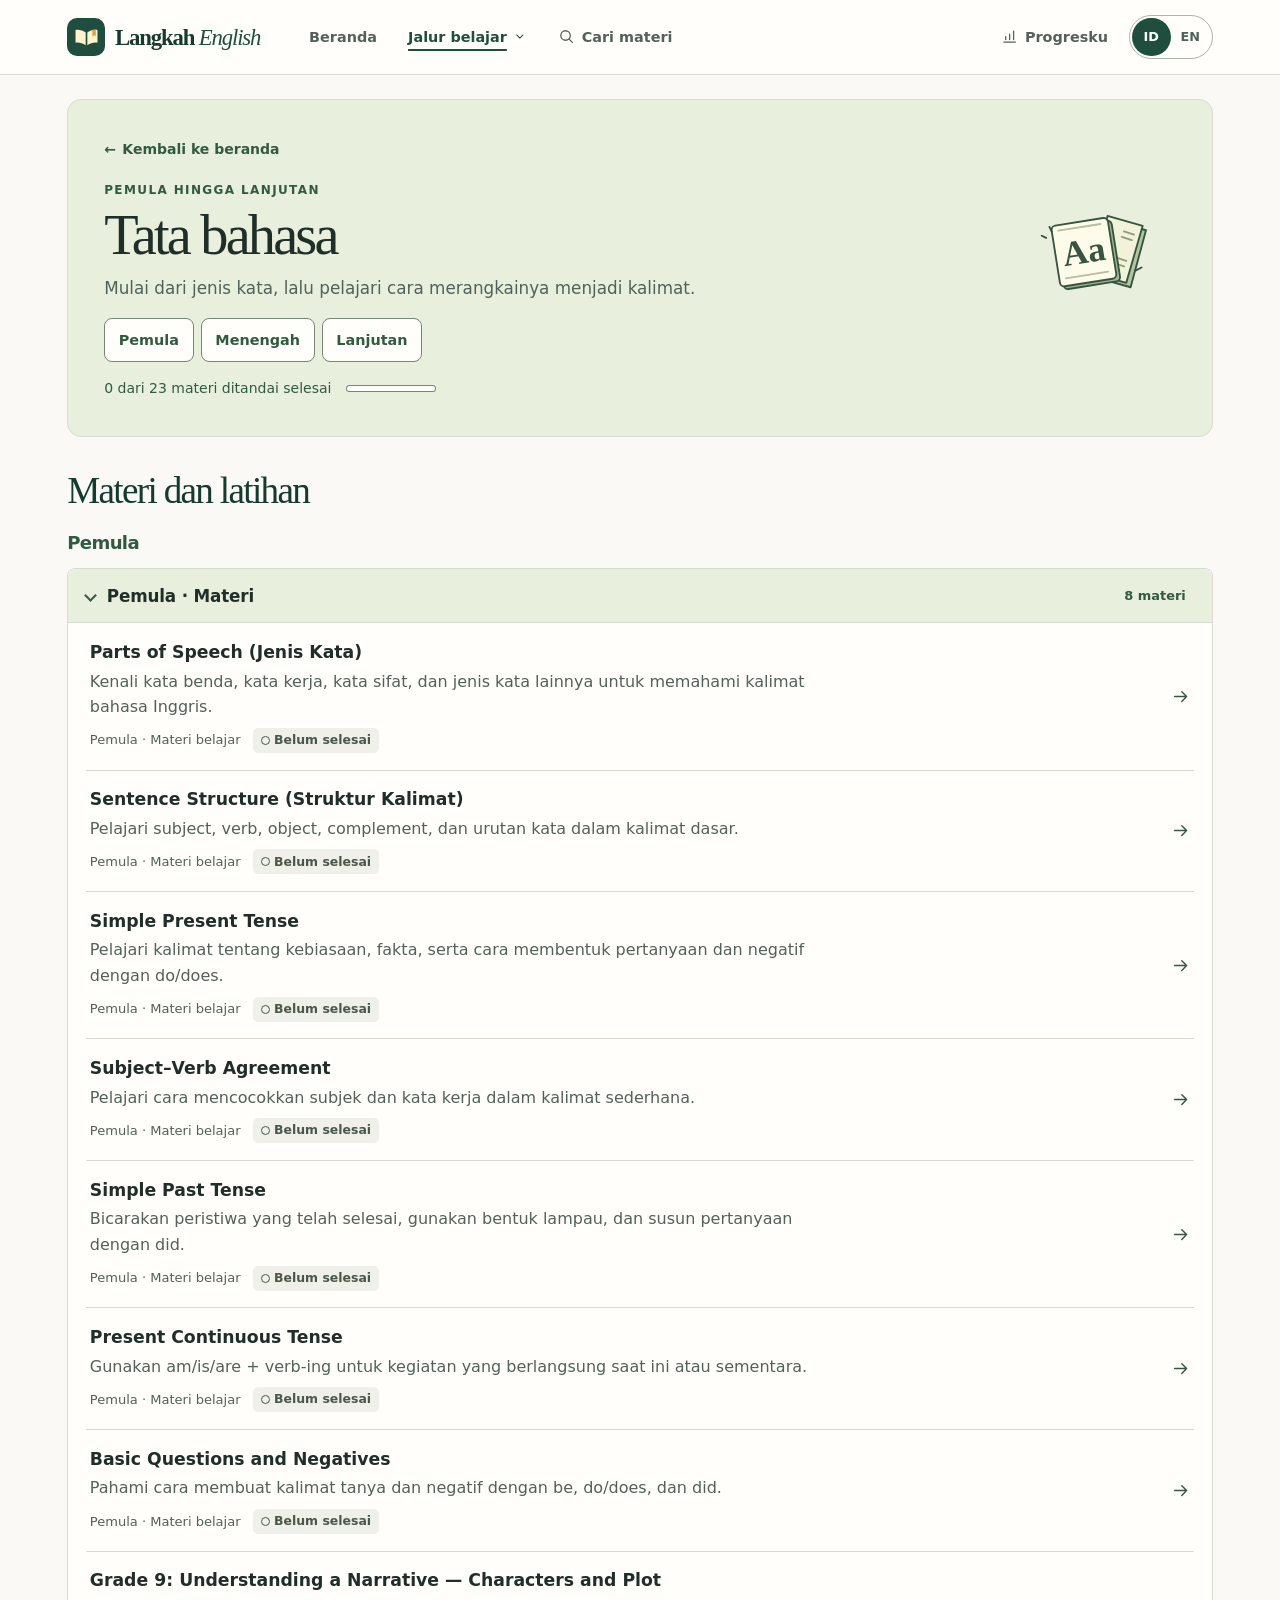
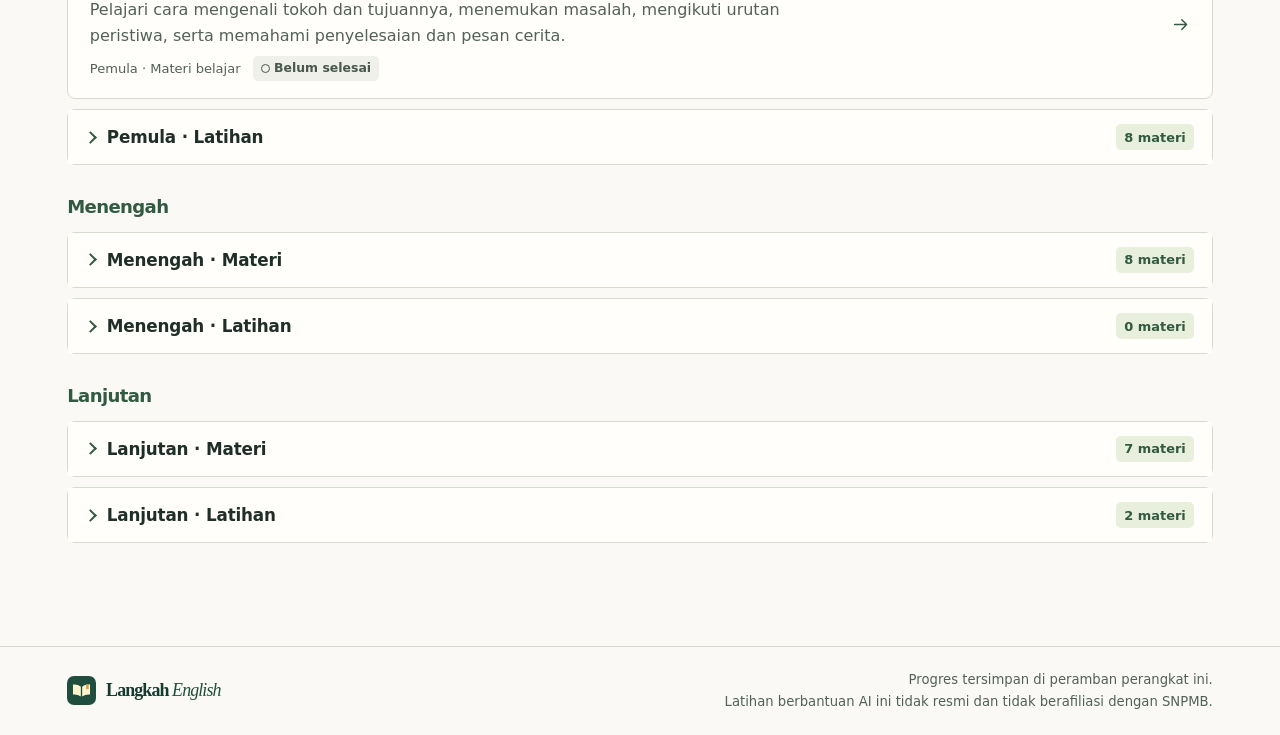
==== commit a3202d3a: "nov-18-v1" ====
--- a/grammar.html
+++ b/grammar.html
@@ -1,7 +1,33 @@
-<!doctype html><html lang="id"><head><meta charset="utf-8"><meta name="viewport" content="width=device-width,initial-scale=1"><meta name="theme-color" content="#f7faf9"><meta name="description" content="Pelajari grammar dari dasar. Pilih topik, pahami contoh, lalu uji pemahamanmu melalui kuis."><title>Grammar Academy · Langkah English</title><link rel="stylesheet" href="css/style.css"><script type="module" src="js/pathway.js"></script><script type="module" src="js/shell.js"></script></head><body data-pathway="grammar"><a class="skip" href="#main" data-i18n="skip">Lewati ke konten</a>
-<header class="site-header"><nav class="nav shell" data-i18n-aria="mainNavigation" aria-label="Navigasi utama"><a class="logo" href="index.html" data-i18n-aria="homeLink" aria-label="Beranda Langkah English"><span class="logo-mark">L<span class="mark-dot">.</span></span><span>langkah<span class="logo-light">english</span><span class="logo-punct">.</span></span></a><button class="nav-toggle" type="button" aria-controls="primary-navigation" aria-expanded="false"><span class="menu-lines" aria-hidden="true"></span><span data-i18n="menuTitle">Menu</span></button><div class="nav-links" id="primary-navigation"><a data-i18n="navGrammar" href="grammar.html">Grammar</a><a data-i18n="navUtbk" href="utbk.html">UTBK Prep</a><a data-i18n="navTka" href="tka.html">TKA Wajib</a><a data-i18n="navSchool" href="school.html">School English</a><a data-i18n="navSearch" href="search.html">Cari Materi</a><a class="mobile-progress-link" href="index.html#my-progress" data-i18n="myProgress">Progresku</a></div><div class="nav-actions"><a class="nav-progress" href="index.html#my-progress"><span aria-hidden="true">◉</span> <span data-i18n="myProgress">Progresku</span></a><div class="lang-switch" role="group" data-i18n-aria="interfaceLanguage" aria-label="Bahasa tampilan"><button class="lang-button" type="button" data-lang="en" aria-pressed="false">EN</button><button class="lang-button" type="button" data-lang="id" aria-pressed="true">ID</button></div></div></nav></header>
+<!doctype html><html lang="id"><head><meta charset="utf-8"><meta name="viewport" content="width=device-width,initial-scale=1"><meta name="theme-color" content="#faf9f5"><meta name="description" content="Pelajari grammar dari dasar. Pilih topik, pahami contoh, lalu uji pemahamanmu melalui kuis."><title>Grammar Academy · Langkah English</title><link rel="stylesheet" href="css/style.css"><script type="module" src="js/pathway.js"></script><script type="module" src="js/shell.js"></script></head><body data-pathway="grammar"><a class="skip" href="#main" data-i18n="skip">Lewati ke konten</a>
+<header class="site-header">
+  <nav class="nav shell" data-i18n-aria="mainNavigation" aria-label="Navigasi utama">
+    <a class="logo" href="index.html" data-i18n-aria="homeLink" aria-label="Beranda Langkah English"><span class="brand-mark" aria-hidden="true"><svg viewBox="0 0 32 32"><use href="assets/icons.svg#mark"/></svg></span><span class="brand-type">Langkah <em>English</em></span></a>
+    <button type="button" class="nav-toggle" aria-controls="primary-navigation" aria-expanded="false"><span class="menu-lines" aria-hidden="true"></span><span data-i18n="menuTitle">Menu</span></button>
+    <div class="nav-links" id="primary-navigation">
+      <a href="index.html" data-i18n="homeNav">Beranda</a>
+      <div class="route-picker">
+        <button class="route-toggle" type="button" aria-controls="route-menu" aria-expanded="false"><span data-i18n="pathNav">Jalur belajar</span><svg class="icon" viewBox="0 0 24 24" aria-hidden="true"><use href="assets/icons.svg#chevron"/></svg></button>
+        <ul class="route-menu" id="route-menu">
+            <li><svg class="menu-path-art" viewBox="0 0 140 88" aria-hidden="true"><use href="assets/pathways.svg#grammar"/></svg><a data-i18n="navGrammar" href="grammar.html">Tata bahasa</a></li>
+            <li><svg class="menu-path-art" viewBox="0 0 140 88" aria-hidden="true"><use href="assets/pathways.svg#school"/></svg><a data-i18n="navSchool" href="school.html">Pelajaran sekolah</a></li>
+            <li><svg class="menu-path-art" viewBox="0 0 140 88" aria-hidden="true"><use href="assets/pathways.svg#utbk"/></svg><a data-i18n="navUtbk" href="utbk.html">Persiapan UTBK</a></li>
+            <li><svg class="menu-path-art" viewBox="0 0 140 88" aria-hidden="true"><use href="assets/pathways.svg#tka"/></svg><a data-i18n="navTka" href="tka.html">Persiapan TKA</a></li>
+        </ul>
+      </div>
+      <a href="search.html" class="nav-search"><svg class="icon" viewBox="0 0 24 24" aria-hidden="true"><use href="assets/icons.svg#search"/></svg><span data-i18n="navSearch">Cari materi</span></a>
+      <a class="mobile-progress-link" href="index.html#my-progress"><svg class="icon" viewBox="0 0 24 24" aria-hidden="true"><use href="assets/icons.svg#progress"/></svg><span data-i18n="progressNav">Progresku</span></a>
+    </div>
+    <div class="nav-actions">
+      <a class="nav-progress" href="index.html#my-progress"><svg class="icon" viewBox="0 0 24 24" aria-hidden="true"><use href="assets/icons.svg#progress"/></svg><span data-i18n="progressNav">Progresku</span></a>
+      <div class="lang-switch" role="group" data-i18n-aria="interfaceLanguage" aria-label="Bahasa tampilan"><button class="lang-button" type="button" data-lang="id" aria-pressed="true" lang="id" aria-label="Bahasa Indonesia">ID</button><button class="lang-button" type="button" data-lang="en" aria-pressed="false" lang="en" aria-label="English">EN</button></div>
+    </div>
+  </nav>
+</header>
 <main id="main" class="shell page-main">
-<section class="pathway-hero pathway-hero-grammar"><a class="page-back" href="index.html">← <span data-i18n="backHome">Kembali ke Beranda</span></a><span class="section-kicker">MATERI GRAMMAR</span><div class="pathway-heading"><span class="pathway-symbol" aria-hidden="true">Aa</span><div><h1 data-pathway-title>Grammar Academy</h1><p class="pathway-description" data-pathway-description>Pelajari grammar dari dasar. Pilih topik, pahami contoh, lalu uji pemahamanmu melalui kuis.</p></div></div><div class="pathway-hero-links"><a href="#beginner" data-i18n="levelBeginner">Pemula</a><a href="#intermediate" data-i18n="levelIntermediate">Menengah</a><a href="#advanced" data-i18n="levelAdvanced">Lanjutan</a></div></section>
-<section class="section path-library" aria-labelledby="selection-title"><div class="section-intro inline-intro"><div><h2 id="selection-title" data-i18n="pathwayCatalogHeading">Daftar materi belajar</h2><p data-i18n="pathwayListDesc">Semua materi ditampilkan berdasarkan topik. Tidak perlu memakai filter.</p></div><a class="button button-outline" href="search.html" data-i18n="searchPageCta">Cari materi ↗</a></div><div id="pathway-resources" class="pathway-sections"></div></section>
-<section class="section pathway-help"><div class="notice"><strong data-i18n="pathwayNoticeHeading">Belajar dengan tenang.</strong><p data-i18n="pathwayNotice">Penjelasan dan pembahasan disajikan dalam bahasa Indonesia, sedangkan contoh serta teks latihan tetap memakai bahasa Inggris. Materi latihan UTBK adalah latihan tidak resmi.</p></div></section>
-</main><footer class="site-footer"><div class="shell footer-layout"><div><div class="footer-brand">langkah<span>english.</span></div><p data-i18n="footerTagline">Satu langkah maju, setiap hari.</p></div><div class="footer-note"><p data-i18n="footerPrivacy">Progres tersimpan di peramban ini dan tidak disinkronkan antarperangkat.</p><p data-i18n="footerUnofficial">Latihan berbantuan AI ini tidak resmi dan tidak berafiliasi dengan SNPMB.</p></div></div></footer></body></html>+<section class="pathway-hero pathway-hero-grammar"><a class="page-back" href="index.html">← <span data-i18n="backHome">Kembali ke Beranda</span></a><span class="section-kicker" data-i18n="grammarRange">Pemula hingga lanjutan</span><div class="pathway-heading"><svg class="path-art" viewBox="0 0 140 88" aria-hidden="true"><use href="assets/pathways.svg#grammar"/></svg><div><h1 data-pathway-title>Grammar Academy</h1><p class="pathway-description" data-pathway-description>Pelajari grammar dari dasar. Pilih topik, pahami contoh, lalu uji pemahamanmu melalui kuis.</p></div></div><div class="pathway-hero-links"><a href="#beginner" data-i18n="levelBeginner">Pemula</a><a href="#intermediate" data-i18n="levelIntermediate">Menengah</a><a href="#advanced" data-i18n="levelAdvanced">Lanjutan</a></div></section>
+<section class="section path-library" aria-labelledby="selection-title"><div class="section-intro inline-intro"><div><h2 id="selection-title" data-i18n="pathwayCatalogHeading">Daftar materi belajar</h2></div></div><div id="pathway-resources" class="pathway-sections"></div></section>
+
+</main><footer class="site-footer"><div class="shell footer-layout">
+  <a class="footer-brand" href="index.html"><span class="brand-mark" aria-hidden="true"><svg viewBox="0 0 32 32"><use href="assets/icons.svg#mark"/></svg></span><span class="brand-type">Langkah <em>English</em></span></a>
+  <div class="footer-note"><p data-i18n="footerPrivacy">Progres tersimpan di peramban perangkat ini.</p><p data-i18n="footerUnofficial">Latihan berbantuan AI ini tidak resmi dan tidak berafiliasi dengan SNPMB.</p></div>
+</div></footer></body></html>
--- a/css/style.css
+++ b/css/style.css
@@ -1,700 +1,659 @@
-:root{--ink:#18294a;--deep:#102543;--muted:#5f6e87;--brand:#3e5dd7;--brand-dark:#2942b2;--border:#e0e6ee;--background:#f7f9fc;--cream:#fffaf2;--green:#176d53;--pink:#fff0ec;--shadow:0 18px 50px rgba(22,45,82,.07);--radius:18px}
-*{box-sizing:border-box}html{scroll-behavior:smooth;scroll-padding-top:92px}body{margin:0;background:var(--background);color:var(--ink);font:16px/1.65 system-ui,-apple-system,'Segoe UI',sans-serif;-webkit-font-smoothing:antialiased}a{color:var(--brand);text-underline-offset:3px}button,input,select{font:inherit}button{cursor:pointer}button,.button{border:1px solid var(--brand);background:var(--brand);color:white;border-radius:11px;padding:11px 19px;font-weight:700;line-height:1.4;display:inline-flex;align-items:center;justify-content:center;gap:15px;text-decoration:none;transition:background .15s,transform .15s,box-shadow .15s}button:hover:not(:disabled),.button:hover{background:var(--brand-dark);transform:translateY(-1px)}button:disabled{opacity:.5;cursor:not-allowed}a:focus-visible,button:focus-visible,input:focus-visible,select:focus-visible,summary:focus-visible{outline:3px solid #df921e;outline-offset:3px}.button-outline,.button.secondary,button.secondary{background:white;color:var(--brand);border-color:#d1d9ef}.button-outline:hover,.button.secondary:hover,.button-ghost:hover{background:#eef2ff}.button-ghost{color:var(--brand);background:transparent;border-color:transparent}.shell{max-width:1192px;margin:auto;padding-left:26px;padding-right:26px}.site-header{background:#fff;border-bottom:1px solid #ecf0f6;position:relative;z-index:5}.nav{min-height:82px;display:flex;align-items:center;gap:28px}.logo{display:flex;align-items:center;gap:10px;font-weight:850;letter-spacing:-.055em;color:var(--ink);text-decoration:none;font-size:21px;white-space:nowrap}.logo-mark{font-size:21px;display:grid;place-items:center;width:37px;height:37px;border-radius:12px;color:white;background:var(--brand);letter-spacing:-.08em;box-shadow:4px 4px 0 #dce3ff}.mark-dot,.logo-punct,.logo-light{color:#6680ea}.mark-dot{color:#fbe897}.logo-light{font-weight:480;color:#445879}.logo-punct{font-size:25px}.nav-links{display:flex;gap:29px;align-items:center;margin-left:auto}.nav-links a{font-weight:650;font-size:14px;text-decoration:none;color:#334568}.nav-links a:hover{color:var(--brand)}.lang-switch{display:flex;padding:3px;gap:2px;border-radius:99px;border:1px solid #d8e0ef;background:#f3f6fc;margin-left:9px}.lang-button{border:none!important;background:transparent!important;color:#667792!important;padding:6px 11px;border-radius:99px;font-size:12px;min-width:40px;box-shadow:none!important}.lang-button[aria-pressed=true]{background:white!important;color:var(--brand)!important;box-shadow:0 1px 6px #cbd5e6!important}.lang-button:hover{transform:none!important}.skip{position:absolute;left:-9999px}.skip:focus{left:10px;top:10px;background:#fff;padding:10px;z-index:50}.hero{margin-top:30px;display:grid;grid-template-columns:1.14fr .86fr;min-height:478px;background:#f0f4ff;border:1px solid #e3e9fd;border-radius:26px;overflow:hidden;box-shadow:0 13px 35px rgba(20,51,112,.03)}.hero-copy{padding:64px 12px 54px 58px;position:relative;z-index:1}.pill{display:inline-flex;align-items:center;gap:8px;border-radius:90px;padding:6px 13px;font-size:11px;font-weight:800}.pill-overline{color:#3f59a9;background:#fff;border:1px solid #dce5fd}.pulse-dot{width:8px;height:8px;border-radius:50%;background:#69bb92;box-shadow:0 0 0 3px #dcf5e6}h1,h2,h3{line-height:1.22;letter-spacing:-.04em}h1{font-size:clamp(40px,5.3vw,64px);margin:21px 0 17px;max-width:700px;font-weight:850;color:#152c54}h1 em{font-style:normal;color:var(--brand);position:relative}.hero-lead{font-size:16px;color:#526584;line-height:1.85;max-width:565px}.hero-actions{display:flex;gap:11px;flex-wrap:wrap;margin:26px 0 23px}.hero-footnote{font-size:12px;color:#7b8ba6}.hero-art{position:relative;display:flex;align-items:center;justify-content:center;padding:40px 32px 35px 0}.illustration-card{width:365px;max-width:94%;height:352px;background:#fff;border:1px solid #d9e2fb;border-radius:20px;box-shadow:0 24px 58px rgba(36,62,128,.15);transform:rotate(4deg);overflow:hidden}.visual-topline{padding:18px 18px;display:flex;justify-content:space-between;font-size:9px;font-weight:850;letter-spacing:.16em;color:#9aabc6}.mini-squares{display:flex;gap:5px}.mini-squares i{display:block;width:7px;height:7px;border-radius:50%;background:#dfe5f1}.mini-squares i:nth-child(1){background:#fd9b93}.mini-squares i:nth-child(2){background:#efcc82}.mini-squares i:nth-child(3){background:#96d3ae}.illustration-shape{height:246px;background:linear-gradient(150deg,#dce7ff,#eeeafd 75%);display:grid;place-items:center;position:relative;isolation:isolate}.visual-ring{position:absolute;border-radius:50%;border:2px solid #c3d2f2;width:260px;height:260px;top:17px;left:52px;transform:rotate(-15deg)}.ring-two{width:170px;height:170px;top:65px;left:92px}.visual-book{width:180px;height:207px;position:relative;transform:rotate(-13deg);filter:drop-shadow(9px 15px 12px #7894cd77)}.visual-book-cover{position:absolute;inset:0;border-radius:11px 5px 5px 11px;box-shadow:inset 10px 0 #253d99;background:#4465d9;color:white;padding:54px 17px 15px;text-align:center;font-size:23px;letter-spacing:.1em;font-weight:900;display:flex;flex-direction:column;gap:16px}.visual-book-cover span{font-size:62px;letter-spacing:-.08em;line-height:.9;color:#c3f2dc}.visual-book-page{position:absolute;bottom:-6px;left:7px;right:1px;height:9px;background:#fff;border:1px solid #c2cbe7;z-index:-1;border-radius:0 0 6px 5px}.spark{position:absolute;font-size:40px;color:#f1b24f}.spark-a{top:24px;right:45px}.spark-b{bottom:15px;left:35px;color:#7998ea}.visual-bottom{display:flex;justify-content:space-around;text-transform:uppercase;font-size:10px;letter-spacing:.08em;font-weight:850;color:#647b9f;padding:14px}.floating-sticker{position:absolute;z-index:2;background:#fff;border-radius:14px;padding:12px 17px;box-shadow:0 12px 40px rgba(38,62,99,.17);font-weight:900;transform:rotate(-12deg)}.floating-a{top:44px;right:20px;font-size:30px;color:#e28d7b}.floating-a span{font-size:14px}.floating-b{bottom:54px;left:3px;font-size:24px;color:#5c74cd;transform:rotate(-8deg)}.floating-b span{font-size:12px;color:#6b7c94}.section{margin-top:78px}.section-intro{margin-bottom:25px}.section-kicker{font-size:12px;text-transform:uppercase;letter-spacing:.15em;color:#5a73d4;font-weight:850}.section-intro h2{font-size:clamp(28px,3.5vw,39px);margin:9px 0}.section-intro p{color:var(--muted);margin:0;font-size:15px}.inline-intro{display:flex;align-items:end;justify-content:space-between;gap:18px;flex-wrap:wrap}.choice-grid{display:grid;grid-template-columns:repeat(2,minmax(0,1fr));gap:14px}.choice-card{display:flex;align-items:center;gap:16px;padding:18px;background:#fff;border:1px solid var(--border);border-radius:15px;text-decoration:none;color:var(--ink);transition:box-shadow .16s,transform .16s,border-color .16s;min-width:0}.choice-card:hover,.resource-card:hover{box-shadow:var(--shadow);border-color:#bdc9ed;transform:translateY(-2px)}.choice-icon{width:56px;min-width:56px;height:56px;border-radius:13px;display:grid;place-items:center;font-size:25px;font-weight:800}.icon-lime{background:#e7f7e9;color:#3c8f64}.icon-pink{background:#fff0eb;color:#d17969}.icon-blue{background:#e7eeff;color:#5875dc}.icon-sun{background:#fff4d9;color:#ae8225}.choice-card strong,.choice-card small{display:block}.choice-card strong{font-size:16px;line-height:1.3}.choice-card small{color:var(--muted);font-size:12px;margin-top:4px}.choice-arrow{margin-left:auto;font-weight:900;font-size:20px;color:var(--brand)}.stats{display:grid;grid-template-columns:repeat(4,minmax(0,1fr));gap:12px}.stat{padding:21px 22px;background:white;border:1px solid var(--border);border-radius:15px;min-height:114px}.stat strong{font-size:31px;letter-spacing:-.06em;font-weight:850;display:block;color:#203865}.stat span{font-size:12px;color:var(--muted);font-weight:600}.small-badge{display:inline-block;font-size:11px;font-weight:700;padding:7px 12px;background:#eaf6f2;color:#2f8065;border-radius:99px}.continue-wrap{margin-top:14px}.continue-panel{display:flex;align-items:center;gap:20px;justify-content:space-between;padding:22px 24px;border:1px solid #d9e4f4;border-radius:15px;background:#fff;flex-wrap:wrap}.continue-panel strong{display:block;font-size:16px}.continue-panel p{color:var(--muted);font-size:13px;margin:5px 0 0}.path-grid{display:grid;grid-template-columns:repeat(3,minmax(0,1fr));gap:16px}.path-card{border-radius:21px;padding:29px 28px 25px;min-height:312px;color:var(--ink);text-decoration:none;display:flex;flex-direction:column;border:1px solid transparent;transition:transform .2s,box-shadow .2s}.path-card:hover{transform:translateY(-3px);box-shadow:var(--shadow)}.path-grammar{background:#fcefe8;border-color:#f3dcd3}.path-utbk{background:#e8efff;border-color:#dbe5fc}.path-school{background:#e8f6ee;border-color:#d5eadd}.path-icon{width:59px;height:59px;border-radius:15px;display:grid;place-items:center;font-size:26px;font-weight:800;background:#fff8;box-shadow:inset 0 0 0 1px #ffffffa8;margin-bottom:23px}.path-number{font-size:10px;font-weight:850;letter-spacing:.15em;color:#7c8295}.path-card h3{font-size:25px;margin:10px 0}.path-card p{color:#657187;font-size:14px;line-height:1.8;margin:0 0 16px}.path-cta{margin-top:auto;display:flex;justify-content:space-between;align-items:center;font-size:13px;font-weight:850;padding-top:13px}.path-cta span:last-child{font-size:19px}.quiet-link{font-size:13px;font-weight:750;text-decoration:none}.roadmap{display:grid;grid-template-columns:repeat(3,minmax(0,1fr));gap:15px}.roadmap-card{padding:25px;background:white;border:1px solid var(--border);border-radius:17px}.roadmap-number{width:41px;height:41px;display:grid;place-items:center;background:#eef2ff;border-radius:12px;color:#526ccc;font-weight:850;font-size:16px}.roadmap-card h3{margin:16px 0 3px;font-size:19px}.roadmap-card .roadmap-subtitle{margin:0 0 13px;color:var(--muted);font-size:12px}.roadmap-card ul{margin:0;padding:0;list-style:none}.roadmap-card li{padding:9px 0;border-top:1px solid #f0f2f6;font-size:13px;display:flex;gap:8px;align-items:center}.roadmap-card li a{font-weight:700;text-decoration:none}.roadmap-card .soon{color:#9aa6b9}.topic-symbol{margin-left:auto;font-size:11px;background:#e7f7ed;color:#287753;padding:2px 8px;border-radius:20px;font-weight:750}.roadmap-card .roadmap-cta{margin-top:18px}.grade-grid{display:grid;grid-template-columns:repeat(4,minmax(0,1fr));gap:13px}.grade-card{background:white;border:1px solid var(--border);padding:22px;border-radius:15px;text-decoration:none;color:var(--ink);min-height:167px;display:flex;flex-direction:column;transition:transform .18s,box-shadow .18s}.grade-card:hover{box-shadow:var(--shadow);transform:translateY(-2px)}.grade-card .grade-number{font-size:34px;font-weight:850;letter-spacing:-.06em;color:#3f5bd1}.grade-card p{font-size:13px;color:var(--muted);margin:5px 0}.grade-card .grade-link{font-size:12px;font-weight:850;margin-top:auto;color:var(--brand)}.library-shell{display:grid;grid-template-columns:248px minmax(0,1fr);gap:20px;align-items:start}.filter-panel{background:#fff;border:1px solid var(--border);border-radius:16px;padding:21px}.filter-title{display:flex;justify-content:space-between;font-weight:850;padding-bottom:12px;border-bottom:1px solid #ebeff5;margin-bottom:15px}.filters{display:grid;gap:13px}.filters label{display:block;font-size:12px;font-weight:750;color:#3f506c}.filters input,.filters select{margin-top:6px;width:100%;min-width:0;padding:10px 11px;border:1px solid #ccd6e4;background:#fff;border-radius:9px;color:var(--ink);font-size:13px}.topic-groups{display:flex;flex-wrap:wrap;gap:10px;margin:0 0 15px}.topic-groups details{width:100%;background:white;border:1px solid var(--border);border-radius:12px;padding:10px 14px}.topic-groups summary{font-weight:800;font-size:13px;cursor:pointer}.topiclist{display:flex;flex-wrap:wrap;gap:7px;padding:13px 0 4px}.topic{font-size:12px;padding:6px 9px;border:1px solid #d3dced;background:#f7f9ff;color:#415478;border-radius:8px;font-weight:650}.topic:hover{color:var(--brand);background:#eaf0ff}.resource-heading{display:flex;align-items:center;justify-content:space-between;gap:15px;font-size:12px;font-weight:750;color:#536481;margin-bottom:12px}.resource-hint{color:#8d9cb3;font-weight:600}.resource-grid{display:grid;grid-template-columns:repeat(2,minmax(0,1fr));gap:13px}.resource-card{background:#fff;border:1px solid var(--border);border-radius:15px;padding:21px;display:flex;flex-direction:column;transition:transform .18s,box-shadow .18s;min-width:0}.resource-card h3{font-size:18px;margin:15px 0 10px;overflow-wrap:anywhere}.resource-card p{font-size:13px;color:var(--muted);line-height:1.75;margin:0 0 13px}.resource-card .resource-meta{display:flex;flex-wrap:wrap;gap:6px;margin-bottom:8px}.resource-card .resource-places{font-size:11px;color:#8b99af;margin-bottom:16px}.resource-card .card-bottom{display:flex;justify-content:space-between;align-items:center;gap:10px;margin-top:auto;padding-top:13px;border-top:1px solid #f0f2f6}.resource-card .card-bottom a{font-size:12px;font-weight:850;text-decoration:none}.badge{display:inline-flex;align-items:center;font-size:11px;font-weight:800;padding:5px 10px;border-radius:90px;background:#ecf1ff;color:#4f64b7}.badge-mint{color:#317653;background:#eaf6ee}.badge-sun{color:#9a6a20;background:#fff4d9}.badge-rose{color:#a75b57;background:#fff0ec}.empty{padding:30px;border:1px dashed #cbd7e9;background:white;border-radius:14px;text-align:center;color:var(--muted);grid-column:1/-1}.activity-list{background:#fff;border:1px solid var(--border);border-radius:16px;padding:6px 22px}.activity-row{display:flex;align-items:center;gap:12px;padding:14px 0;border-bottom:1px solid #eff2f7}.activity-row:last-child{border-bottom:0}.activity-marker{width:35px;height:35px;border-radius:9px;display:grid;place-items:center;background:#edf2ff;color:var(--brand)}.activity-row strong{font-size:13px}.activity-row small{display:block;color:#8593a8;font-size:11px}.site-footer{margin-top:85px;padding:35px 0;background:#fff;border-top:1px solid #e7edf5}.footer-layout{display:flex;align-items:start;justify-content:space-between;gap:35px}.footer-brand{font-weight:850;letter-spacing:-.05em;font-size:22px}.footer-brand span{color:var(--brand)}.site-footer p{color:#8794a8;font-size:12px;margin:6px 0}.footer-note{text-align:right;max-width:420px}
-/* Lesson and examination pages */
-.page-main{padding-top:32px;min-height:58vh}.reading{max-width:842px;margin:0 auto}.reading h1,.exam-intro h1,.result-hero h1{font-size:clamp(35px,4.5vw,51px)}.page-back{display:inline-flex;align-items:center;gap:9px;font-size:13px;font-weight:750;text-decoration:none;margin:12px 0 21px}.reading-intro{margin-bottom:30px}.reading-intro p{font-size:15px;color:var(--muted);line-height:1.85;max-width:750px}.learning-meta{display:flex;align-items:center;gap:8px;flex-wrap:wrap;margin:16px 0}.panel{border:1px solid var(--border);border-radius:16px;padding:25px;background:white;margin:17px 0}.panel h2{font-size:21px;margin:0 0 15px}.panel h3{font-size:17px;margin:0 0 10px}.panel p:last-child{margin-bottom:0}.objectives-panel{background:#f0f5ff;border-color:#dce5fa}.objectives-panel ul{margin:0;padding-left:22px}.objectives-panel li{padding:3px 0}.article-body{font-size:16px;line-height:1.92}.article-body h2{font-size:26px;margin:33px 0 13px}.article-body h3{font-size:20px;margin:26px 0 10px}.article-body p{margin:0 0 16px}.article-body blockquote,.article-body .rule,blockquote,.rule{padding:18px 22px;background:#f0f4ff;border-left:4px solid #6880df;border-radius:5px 13px 13px 5px;margin:18px 0}.article-body .rule{background:#ecf8f3;border-left-color:#3c9975;font-weight:700}.article-body small{color:#6a7690}.bad{color:#b34f51}.good{color:#177657}.bilingual{color:#5b6b7b;font-size:14px;border-left:2px solid #e4eaf2;padding-left:13px}.tablewrap{width:100%;overflow-x:auto;margin:16px 0}table{width:100%;border-collapse:collapse;background:white}td,th{text-align:left;border:1px solid var(--border);padding:10px 12px;font-size:14px}th{background:#f0f3fa}.toolbar{display:flex;align-items:center;gap:10px;flex-wrap:wrap;margin:18px 0}.toolbar .spacer{margin-left:auto}.lesson-links{display:flex;gap:12px;justify-content:space-between;flex-wrap:wrap}.complete-box{background:#f6faff}.complete-box p{margin:10px 0}.notice{padding:13px 17px;background:#fff9e9;border:1px solid #f1dba6;border-radius:12px;color:#79602c;font-size:13px;margin:15px 0}.error{padding:24px;background:#fff4f3;border:1px solid #e8aaaa;border-radius:13px;color:#8a2e2a}.loading{text-align:center;color:var(--muted);padding:70px 0}.choices{display:grid;gap:10px;margin:18px 0}.choice{background:#fff;color:var(--ink);text-align:left;border:1px solid #d0dae8;font-weight:500;border-radius:11px;padding:14px 16px;line-height:1.6;justify-content:start}.choice:hover{background:#f3f6ff;color:var(--brand)}.choice[aria-pressed=true]{background:#e9efff;color:var(--brand-dark);border:2px solid #667be2;box-shadow:0 0 0 2px #e9efff;padding:13px 15px}.inline-feedback{padding:13px 16px;background:#f1f8f4;border:1px solid #d4eadd;border-radius:12px;font-size:14px;margin-top:13px}.muted{color:var(--muted)}.exam-intro{max-width:870px;margin:auto}.exam-intro h1{margin:6px 0 12px}.exam-intro>p{color:var(--muted)}.mode-grid{display:grid;grid-template-columns:repeat(2,minmax(0,1fr));gap:16px}.mode-card{border:1px solid var(--border);background:#fff;border-radius:17px;padding:25px;display:flex;flex-direction:column;align-items:start}.mode-card h3{font-size:23px}.mode-card p{font-size:14px;color:var(--muted);margin-bottom:21px}.mode-card .button{margin-top:auto}.mode-icon{width:48px;height:48px;background:#eaf0ff;color:#4c64c4;display:grid;place-items:center;border-radius:13px;font-weight:900;font-size:22px}.exam-header{border:1px solid var(--border);background:#fff;border-radius:15px;padding:19px 22px;margin-bottom:17px}.exam-header h1{font-size:25px;margin:5px 0}.exam-toolbar{margin-bottom:8px}.quizgrid{display:grid;grid-template-columns:minmax(0,1fr) minmax(0,1.08fr);align-items:start;gap:17px}.quizgrid .panel{margin:0}.passage{white-space:pre-line;max-height:67vh;overflow:auto;position:sticky;top:20px;line-height:1.9}.passage h2{white-space:normal}.question-panel h2{font-size:20px}.timer{font-weight:900;font-variant-numeric:tabular-nums;color:#3d55a6}.numbers{display:flex;gap:8px;flex-wrap:wrap}.numbers button{width:42px;height:42px;padding:5px;display:grid;place-items:center;color:#344868;background:#fff;border:1px solid #bfccdf;border-radius:10px}.numbers .answered{background:#e9f8ed;color:#16754d}.numbers .flagged{box-shadow:inset 0 -4px #e3a13c}.numbers [aria-current=true]{outline:2px solid #5d75da;outline-offset:2px}.navigator-panel{margin-top:17px}progress{width:100%;height:11px;accent-color:#4f71d7}dialog{border:1px solid #dae2ef;border-radius:19px;padding:27px;max-width:min(490px,95vw);box-shadow:var(--shadow)}dialog::backdrop{background:#11244999}.result-hero{background:#ecf2ff;padding:34px;border-radius:19px;border:1px solid #dce5ff}.result-hero h1{margin:10px 0 13px}.result-stats{margin:23px 0}.review h3{margin:0}.review summary{cursor:pointer;font-weight:750}.review details{margin:15px 0}.review ol{padding-left:24px}.review li{padding:4px}.review li.correct-choice{font-weight:750;color:var(--green)}.review .answer-explanation{font-size:14px;color:#52607a}.tablewrap,.panel,.card,.reading{min-width:0}p{margin:0 0 16px}
-@media(max-width:1000px){.shell{padding-left:20px;padding-right:20px}.hero-copy{padding-left:37px}.path-card{padding:24px 21px}.roadmap-card{padding:20px}.resource-grid{grid-template-columns:1fr}.grade-grid{grid-template-columns:repeat(2,1fr)}}
-@media(max-width:760px){.nav{padding-top:12px;padding-bottom:12px;flex-wrap:wrap;gap:12px;min-height:80px}.nav-links{order:3;width:100%;margin-left:0;gap:18px;overflow-x:auto;padding-bottom:3px}.nav-links a{white-space:nowrap}.lang-switch{margin-left:auto}.hero{grid-template-columns:1fr}.hero-copy{padding:39px 26px 18px}.hero-art{padding:10px 18px 25px;height:300px}.illustration-card{height:256px;width:320px}.illustration-shape{height:155px}.visual-ring{height:160px;width:160px;left:70px;top:0}.ring-two{width:115px;height:115px;left:92px;top:19px}.visual-book{width:110px;height:141px}.visual-book-cover{font-size:16px;padding-top:38px}.visual-book-cover span{font-size:35px}.floating-a{top:0;right:24px}.floating-b{bottom:23px;left:12px}.section{margin-top:59px}.choice-grid,.mode-grid{grid-template-columns:1fr}.stats,.roadmap{grid-template-columns:repeat(2,minmax(0,1fr))}.path-grid{grid-template-columns:1fr}.path-card{min-height:220px}.library-shell{grid-template-columns:1fr}.filters{grid-template-columns:repeat(2,minmax(0,1fr))}.filter-panel{padding:18px}.quizgrid{grid-template-columns:1fr}.passage{position:static;max-height:310px}.footer-layout{flex-direction:column;gap:14px}.footer-note{text-align:left}.reading h1{font-size:37px}}
-@media(max-width:520px){.shell{padding-left:15px;padding-right:15px}.logo{font-size:19px}.nav-links{gap:15px}.nav-links a{font-size:12px}.hero{margin-top:15px;border-radius:19px}.hero-copy{padding:30px 21px 5px}.hero h1{font-size:39px;line-height:1.16}.hero-lead{font-size:14px}.hero-art{height:250px}.illustration-card{height:222px;width:270px}.illustration-shape{height:126px}.visual-book{height:110px;width:95px}.visual-book-cover{padding:23px 10px;font-size:13px}.visual-book-cover span{font-size:30px}.visual-bottom{padding:9px;font-size:8px}.floating-a{font-size:20px}.floating-b{font-size:17px}.section-intro h2{font-size:29px}.stats{gap:8px}.stat{padding:16px 12px;min-height:94px}.stat strong{font-size:26px}.stat span{font-size:11px}.roadmap{grid-template-columns:1fr}.grade-grid{gap:8px}.grade-card{padding:16px}.filters{grid-template-columns:1fr}.resource-grid{grid-template-columns:1fr}.panel{padding:18px}.result-hero{padding:21px}.hero-actions .button{flex:1}.mode-grid{grid-template-columns:1fr}.toolbar button{font-size:13px;padding:9px 12px}.exam-header{padding:16px}.choice{font-size:14px}.page-main{padding-top:17px}}
-@media(prefers-reduced-motion:reduce){*,*::before,*::after{scroll-behavior:auto!important;transition:none!important}}
-
-/* V3: dedicated subject libraries — shared visual language, separate URLs. */
-.pathway-hero{border-radius:24px;border:1px solid #dbe4f6;background:#eef3ff;padding:30px 40px 35px;margin-top:12px;box-shadow:0 12px 38px rgba(28,56,105,.035)}
-.pathway-hero-grammar{background:linear-gradient(125deg,#fff2e9,#fff9f4 65%,#eaf4ff);border-color:#f1dfd5}
-.pathway-hero-utbk{background:linear-gradient(125deg,#e7efff,#f5f7ff 70%,#eefaf7);border-color:#dbe5f9}
-.pathway-hero-school{background:linear-gradient(125deg,#e6f6ec,#f6fbf7 70%,#f4f6ff);border-color:#d5eadf}
-.pathway-hero .page-back{display:inline-flex;margin-bottom:26px;font-weight:750;font-size:13px;text-decoration:none;color:#3d5478}
-.pathway-heading{display:flex;gap:23px;align-items:center;margin-top:15px}
-.pathway-symbol{width:84px;height:84px;flex:0 0 84px;display:grid;place-items:center;background:#ffffffde;border-radius:24px;box-shadow:0 12px 23px #11244712;color:#3d59af;font-weight:900;font-size:35px}
-.pathway-heading h1{font-size:clamp(34px,4.2vw,50px);margin:0 0 12px}
-.pathway-description{font-size:16px;max-width:650px;color:#536580;margin:0;line-height:1.8}
-.pathway-hero-links{display:flex;flex-wrap:wrap;gap:9px;margin-top:25px}
-.pathway-hero-links a{font-size:13px;font-weight:750;padding:9px 14px;background:#fff9;border:1px solid #ffffff;border-radius:999px;text-decoration:none;color:#31486f}
-.pathway-hero-links a:hover,.pathway-hero-links a:focus-visible{background:#fff;color:#2449a7}
-.path-library{margin-top:52px}.pathway-grades{margin-bottom:27px}
-.pathway-levels{display:grid;grid-template-columns:repeat(3,minmax(0,1fr));gap:12px;margin:0 0 29px}
-.quick-pick{display:flex;flex-direction:column;align-items:flex-start;text-align:left;border:1px solid #dce5f1;background:white;color:var(--ink);padding:19px 22px;border-radius:16px;gap:7px;min-height:142px;box-shadow:0 3px 15px #20345608}
-.quick-pick:hover,.grade-card-button:hover{background:#eef3ff;border-color:#bdccec;transform:translateY(-2px)}
-.quick-pick-symbol{font-size:11px;letter-spacing:.18em;font-weight:900;color:#6174cd}.quick-pick strong{font-size:20px}.quick-pick small{color:#61728e;font-size:12px}
-.grade-card-button{font-family:inherit;color:var(--ink);display:flex;flex-direction:column;text-align:left;align-items:stretch;justify-content:flex-start;min-height:170px;border:1px solid #dce4f0;background:#fff;transition:background .2s,transform .2s}
-.grade-card-button .grade-number{display:block}.grade-card-button .grade-link{margin-top:auto}
-.filter-reset{width:100%;margin-top:12px}.pathway-help{margin-top:35px;margin-bottom:66px}.pathway-help .notice{padding:23px 26px}.pathway-help .notice p{margin:7px 0 0;color:#486079}
-@media(max-width:760px){.pathway-hero{padding:25px 22px}.pathway-heading{gap:16px}.pathway-symbol{height:64px;width:64px;flex-basis:64px;font-size:26px}.pathway-levels{grid-template-columns:repeat(2,minmax(0,1fr))}}
-@media(max-width:520px){.pathway-heading{display:block}.pathway-symbol{margin-bottom:17px}.pathway-hero-links{gap:7px}.pathway-hero-links a{font-size:12px}.pathway-levels{grid-template-columns:1fr}.quick-pick{min-height:104px}.pathway-hero .page-back{margin-bottom:18px}}
-.pathway-hero .section-kicker{display:block;margin-top:2px}
-[hidden]{display:none!important}
-
-/* V4: learning stages, backup and reading skill analysis */
-.journey-grid{display:grid;grid-template-columns:repeat(4,minmax(0,1fr));gap:13px}
-.journey-step{display:flex;flex-direction:column;gap:9px;background:#fff;border:1px solid var(--border);padding:19px;border-radius:15px;text-decoration:none;color:var(--ink);min-height:165px}
-.journey-step:hover,.journey-step:focus-visible{border-color:#6681da;background:#f7f9ff}
-.journey-step>span{color:var(--brand);font-weight:900;letter-spacing:.12em}
-.journey-step strong{font-size:16px;line-height:1.4}.journey-step small{color:var(--muted);line-height:1.5}
-.diagnostic-callout{display:flex;align-items:center;justify-content:space-between;gap:15px;margin-top:17px;padding:18px 23px;background:#eaf3ff;border-radius:15px;flex-wrap:wrap}
-.diagnostic-callout p{margin:0;flex:1 1 240px}.diagnostic-callout .button{flex-shrink:0}
-.backup-panel{display:flex;align-items:center;justify-content:space-between;gap:15px;margin-top:19px;background:#f8faff;flex-wrap:wrap}
-.backup-panel p{font-size:13px;color:var(--muted);margin:5px 0}.backup-panel .toolbar{margin:0}.backup-panel .file-button{cursor:pointer}
-.visually-hidden{position:absolute!important;width:1px!important;height:1px!important;padding:0!important;margin:-1px!important;overflow:hidden!important;clip:rect(0,0,0,0)!important;white-space:nowrap!important;border:0!important}
-.skill-list{display:grid;grid-template-columns:repeat(2,minmax(0,1fr));gap:14px}.skill-list>div{display:grid;grid-template-columns:1fr auto;gap:7px;font-size:13px}.skill-list strong{font-variant-numeric:tabular-nums}.skill-list progress{grid-column:1/-1}
-@media(max-width:960px){.journey-grid{grid-template-columns:repeat(2,minmax(0,1fr))}}
-@media(max-width:540px){.journey-grid,.skill-list{grid-template-columns:1fr}.backup-panel .toolbar{align-items:stretch}.backup-panel .button{font-size:12px}.journey-step{min-height:116px}}
-
-/* V5: focused topic lists, one-page search and accessible optional translations */
-.pathway-sections{display:grid;gap:28px}.topic-section{scroll-margin-top:100px}.topic-section-head{display:flex;align-items:center;justify-content:space-between;gap:12px;margin:0 0 15px}.topic-section-head h2{margin:0}.simple-resources{list-style:none;padding:0;margin:0;display:grid;gap:10px}.simple-resource{background:#fff;border:1px solid var(--border,#d9e3ec);border-radius:15px;padding:17px 20px;display:flex;align-items:center;justify-content:space-between;gap:14px}.simple-resource h3{margin:0 0 6px;font-size:17px}.simple-resource h3 a{text-decoration:none;color:inherit}.simple-resource h3 a:hover,.simple-resource h3 a:focus-visible{text-decoration:underline}.simple-resource p{font-size:13px;margin:0 0 9px}.simple-resource .resource-meta{display:flex;gap:10px;align-items:center}.simple-arrow{font-size:22px;flex-shrink:0}.directory-links{display:grid;grid-template-columns:repeat(3,minmax(0,1fr));gap:12px}.directory-links a{background:#fff;border-radius:14px;padding:24px;border:1px solid #d6e0e8;display:flex;justify-content:space-between;gap:12px}.search-screen{max-width:1000px;margin:auto}.search-screen label{font-weight:750;display:block;margin-bottom:10px}.search-screen input{font:inherit;padding:16px 18px;border-radius:14px;border:2px solid #aebdcb;width:100%;background:#fff}.search-screen input:focus{outline:3px solid #f7d985;outline-offset:2px}.search-screen #search-count{margin:20px 0}.search-screen .resource-grid{grid-template-columns:repeat(2,minmax(0,1fr))}.translation-detail{background:#f6f9fc;border:1px solid #d9e7f0;border-radius:10px;padding:9px 13px;margin:14px 0;color:#223a50}.translation-detail summary{cursor:pointer;font-size:13px;font-weight:750;list-style-position:inside;touch-action:manipulation}.translation-detail[open] summary{margin-bottom:10px}.translation-detail p{margin:6px 0;font-size:13px;line-height:1.7}.translation-detail ol{padding-left:27px;margin:8px 0}.translation-detail li{margin:6px 0}.translation-note{font-size:12px;color:#5b7088}.quiz-language-note{background:#eaf7f0;border-left:4px solid #338e72;border-radius:9px;padding:13px 17px;margin:14px 0}.diagnostic-recommendations{margin-top:17px}.diagnostic-recommendations li{margin:10px 0}.diagnostic-recommendations a{font-weight:750}.review .translation-detail{margin:15px 0}.choices .choice{white-space:normal;text-align:left}
-@media(max-width:740px){.directory-links,.search-screen .resource-grid{grid-template-columns:1fr}.simple-resource{padding:13px}.simple-resource h3{font-size:16px}.topic-section-head{flex-wrap:wrap}}
-
-/* V6: calm, explicit bilingual teaching typography and many worked examples. */
-.english-term{color:#254c9a;background:#e9efff;font-weight:740;font-style:italic;border-radius:.24em;padding:.04em .23em;box-decoration-break:clone;-webkit-box-decoration-break:clone}
-.language-legend{padding:13px 18px;background:#f1f6ff;border:1px solid #d6e2fb;border-radius:12px;line-height:1.75;color:#30445f;font-size:14px}
-.example-section,.vocab-section,.sentence-breakdown{margin:22px 0 30px;scroll-margin-top:80px}
-.article-body .example-section h3,.article-body .vocab-section h3,.article-body .sentence-breakdown h3{margin-bottom:14px}
-.worked-examples{padding:0;margin:0;list-style:none;display:grid;gap:12px;counter-reset:worked}
-.worked-example{background:#fff;border:1px solid #dbe3f1;border-left:5px solid #7684d8;padding:17px 19px;border-radius:12px;overflow-wrap:anywhere}
-.example-index{display:inline-block;color:#536c90;font-size:11px;letter-spacing:.07em;text-transform:uppercase;font-weight:800;margin-bottom:6px}
-.article-body .worked-example p{margin:6px 0;line-height:1.65}
-.article-body .worked-example .example-english,.example-english{color:#1b3558;font-size:18px;line-height:1.65;font-weight:720;letter-spacing:.01em}
-.article-body .worked-example .example-id{color:#2f5873;font-size:14px}
-.article-body .worked-example .example-reason{color:#3b4b64;font-size:14px;background:#f5f8fd;padding:9px 12px;border-radius:8px;margin-top:9px}
-.example-label{font-weight:750;color:#294269}
-.vocab-grid,.breakdown-grid{margin:0;display:grid;grid-template-columns:repeat(2,minmax(0,1fr));gap:10px}
-.vocab-pair,.breakdown-grid>div{margin:0;border:1px solid #dce6ef;border-radius:10px;padding:10px 14px;background:#f9fbff}
-.vocab-pair dt,.breakdown-grid dt{color:#2d51a1;font-style:italic;font-weight:780;margin-bottom:5px}
-.vocab-pair dd,.breakdown-grid dd{color:#4b5d72;margin:0;font-size:14px;line-height:1.6}
-.sentence-breakdown{padding:17px 20px;background:#eff8f4;border:1px solid #cce6dc;border-radius:14px}
-.sentence-breakdown .example-english{margin:4px 0 12px}
-.sentence-breakdown .breakdown-grid>div{background:#fff;border-color:#d9e8e1}
-.more-examples{margin:22px 0;padding:16px 18px;background:#f6f7ff;border-radius:12px;border:1px solid #d7ddf4}
-.more-examples>summary{cursor:pointer;color:#2b4b8e;font-weight:780;line-height:1.5}
-.more-examples[open]>summary{margin-bottom:18px}
-.more-examples>summary:hover,.more-examples>summary:focus-visible{text-decoration:underline}
-.lesson-summary{padding:21px 25px;margin:25px 0 30px;background:#eaf6ee;border:1px solid #c5e4ce;border-left:5px solid #319168;border-radius:13px}
-.lesson-summary h3{margin:0 0 9px!important;color:#1c6544}
-.lesson-summary ul{margin:0;padding-left:21px}.lesson-summary li{margin:7px 0;line-height:1.7}
-.legacy-example>span[lang="en"]{color:#244876}
-@media(max-width:650px){.vocab-grid,.breakdown-grid{grid-template-columns:1fr}.worked-example{padding:13px 14px}.article-body .worked-example .example-english{font-size:16px}.lesson-summary{padding:16px 18px}.sentence-breakdown{padding:14px}}
-@media(forced-colors:active){.english-term{border:1px solid currentColor}}
-
-/* V7: calm scaffold, formative checkpoints, and separate foldable learning lists */
+/* Retained teaching styles for authored English terms and paragraph breaks. */
+.english-term{border-radius:.24em;padding:.04em .23em;box-decoration-break:clone;-webkit-box-decoration-break:clone}
 .english-term::before{content:'“'}
 .english-term::after{content:'”'}
-.scaffold-guide{margin:30px 0;padding:22px;background:#f4f8ff;border:1px solid #cfdeef;border-radius:17px}
-.scaffold-heading{display:flex;gap:15px;align-items:start;margin-bottom:16px}
-.scaffold-heading>span{font-size:26px}.scaffold-heading h2{margin:0 0 8px!important;font-size:clamp(23px,3vw,30px)}
-.scaffold-heading p{margin:0}.scaffold-step{background:white;border:1px solid #dce6f2;border-radius:12px;padding:17px 20px;margin:12px 0}
-.scaffold-step h3{font-size:18px;display:flex;align-items:center;gap:12px;margin:0 0 9px!important}
-.scaffold-count{display:grid;place-items:center;min-width:32px;height:32px;border-radius:50%;background:#245492;color:white;font-size:16px}
-.scaffold-step p{margin:9px 0;line-height:1.8}.scaffold-sample{border-left:4px solid #85a2e0;padding:5px 16px;background:#f8fbff;border-radius:0 9px 9px 0}
-.scaffold-sample .example-english{margin:8px 0}.scaffold-sample strong{color:#234b7d}.scaffold-next{background:#e8f3ee;color:#1a694a;padding:13px 15px;border-radius:9px}
-.lesson-reference{margin:24px 0;padding:17px 20px;border:1px solid #d9e4f2;background:#f8faff;border-radius:12px}
-.lesson-reference>summary{cursor:pointer;font-weight:760;color:#234f86;line-height:1.6}.lesson-reference[open]>summary{margin-bottom:17px}
-.reference-content{border-top:1px solid #dde6f1;padding-top:13px}.reference-content h2{font-size:22px}
-.guided-checkpoint{background:#fffaf1;border:1px solid #e8d6a8;border-left:5px solid #ce9850;border-radius:13px;padding:20px 22px;margin:23px 0}
-.guided-checkpoint h3{margin:0 0 8px!important}.checkpoint-prompt{color:#244765;font-size:17px;font-weight:730}
-.checkpoint-options{display:grid;gap:9px;margin-top:15px}.checkpoint-options button{min-height:46px;text-align:left;padding:12px 15px;border:1px solid #b8c7db;background:white;border-radius:9px;color:#153554;font:inherit;cursor:pointer}
-.checkpoint-options button[aria-pressed="true"]{background:#e4f0fc;border:2px solid #39719e;font-weight:750}
-.checkpoint-options button:hover,.checkpoint-options button:focus-visible{border-color:#234e9a;outline-offset:2px}
-.checkpoint-result{line-height:1.75;padding:13px 15px;background:#eef6ff;border-radius:9px}.checkpoint-result[data-correct="false"]{background:#fff0ea}
-.checkpoint-hint{border:0;background:transparent;color:#2a5294;text-decoration:underline;cursor:pointer;margin-top:13px;padding:6px 0;font:inherit;font-size:14px}
-.checkpoint-hint-text{background:#fff0d1;border-radius:9px;padding:13px 15px}.reflection{background:#f5fbf8;border:1px solid #cae5d8;border-radius:12px;padding:18px 20px;margin:22px 0}
-.reflection h3{margin:0 0 8px!important}.reflection details{margin-top:14px}.reflection summary{font-weight:750;cursor:pointer}
-.topic-fold{border:1px solid #d8e3ef;border-radius:14px;background:#fff;overflow:hidden;scroll-margin-top:100px}
-.topic-fold>summary{cursor:pointer;display:flex;gap:12px;align-items:center;justify-content:space-between;padding:20px 24px;background:#f3f7fd;list-style:none;font-weight:760}
-.topic-fold>summary::-webkit-details-marker{display:none}.topic-fold>summary::before{content:'▸';color:#22538e;font-size:20px;flex:0 0 auto}
-.topic-fold[open]>summary::before{content:'▾'}.topic-fold>summary .topic-title{flex:1;font-size:19px;color:#173755}.topic-fold>summary .badge{white-space:nowrap}
-.topic-fold>summary:hover,.topic-fold>summary:focus-visible{background:#eaf3ff}
-.topic-fold-body{padding:16px 18px 19px}.topic-fold .simple-resources{gap:9px}.topic-fold .simple-resource{border-radius:10px}
-.pathway-sections{gap:15px}.topic-divider{margin:19px 0 7px;scroll-margin-top:100px;font-size:22px}
-@media(max-width:650px){.scaffold-guide{padding:13px}.scaffold-step{padding:13px}.guided-checkpoint{padding:14px}.topic-fold>summary{padding:17px 14px}.topic-fold>summary .topic-title{font-size:16px}.topic-fold-body{padding:11px}}
-@media(forced-colors:active){.topic-fold,.scaffold-step,.guided-checkpoint{border:1px solid currentColor}}
+/* V13-E1 renderer correction: translations preserve authored paragraphs. */
+.lesson-translation{white-space:pre-line}
+@media(forced-colors:active){.english-term,.scaffold-model,.scaffold-review details{border:1px solid currentColor}}
 
-/* V9: definitions first, intentional guided pedagogy, visible essential teaching. */
-.concept-definition{padding:23px 25px;margin:20px 0 16px;background:#eff7ff;border:1px solid #bfd6f0;border-left:6px solid #346bb0;border-radius:14px}
-.concept-definition h2{font-size:clamp(21px,3vw,27px);margin:0 0 8px!important;color:#173e75}
-.concept-definition p{font-size:1.08rem;line-height:1.8;margin:0!important}
-.concept-synthesis{margin:22px 0 28px;padding:20px 23px;background:#f0f9f4;border:1px solid #b6deca;border-left:6px solid #3c9166;border-radius:14px}
-.concept-synthesis h2{margin:0 0 9px!important;font-size:clamp(20px,2.5vw,25px);color:#1a694a}
-.concept-synthesis p{margin:0!important;line-height:1.8}
-.writing-self-check{margin:30px 0;padding:20px 23px;background:#fffaf1;border:1px solid #e4cda1;border-radius:14px}
-.writing-self-check h3{margin-top:0!important}.writing-self-check p{line-height:1.75}
-.writing-self-check textarea{display:block;width:100%;box-sizing:border-box;margin:15px 0;padding:13px;border:2px solid #b8cce2;border-radius:9px;min-height:90px;font:inherit;resize:vertical;background:#fff;color:#223d56}
-.writing-self-check textarea:focus-visible{outline:3px solid #3985d6;outline-offset:2px}
-.writing-self-check details{margin-top:14px;border:1px solid #e0d4b4;border-radius:10px;padding:12px 15px;background:#fff}
-.writing-self-check summary{cursor:pointer;color:#305c8c;font-weight:750}
-.lesson-vocabulary{margin-top:34px;border-top:2px solid #dfe8ef;padding-top:11px}
-.objectives-panel{margin:12px 0}.objectives-panel>summary{cursor:pointer;font-weight:740;color:#284e7a}
-.objectives-panel[open]>summary{margin-bottom:13px}
-@media(max-width:650px){.concept-definition,.concept-synthesis,.writing-self-check{padding:16px 17px}}
+/* Langkah English · paper, ink and the four learning paths */
+:root {
+  color-scheme: light;
+  --paper: #faf9f5;
+  --surface: #fffefa;
+  --ink: #202e29;
+  --muted: #526159;
+  --forest: #204e3e;
+  --forest-dark: #153b30;
+  --blue: #285875;
+  --line: #d6dbd0;
+  --control-line: #788678;
+  --sand: #f2efdf;
+  --mint: #e5eee5;
+  --honey: #f8ecd7;
+  --correct: #235c42;
+  --correct-bg: #e7f2e5;
+  --retry: #74431d;
+  --retry-bg: #fbedd8;
+  --ring: #215d96;
+  --body: system-ui, -apple-system, "Segoe UI", Arial, sans-serif;
+  --display: Georgia, "Times New Roman", serif;
+  --small: .875rem;
+  --body-size: 1rem;
+  --lead: 1.125rem;
+  --title: clamp(2.25rem, 4.4vw, 3.8rem);
+  --space-1: .5rem;
+  --space-2: 1rem;
+  --space-3: 1.5rem;
+  --space-4: 2rem;
+  --space-5: clamp(2.25rem, 4vw, 3.75rem);
+  --radius: 14px;
+  --radius-sm: 8px;
+  --shadow: 0 4px 14px #253c2910;
+  --brand: var(--forest);
+  --brand-dark: var(--forest-dark);
+  --background: var(--paper);
+  --border: var(--line);
+  --deep: var(--ink);
+  --cream: var(--sand);
+}
+*, *::before, *::after { box-sizing: border-box; }
+html { scroll-behavior: smooth; scroll-padding-top: 5.5rem; }
+body { margin: 0; background: var(--paper); color: var(--ink); font: 400 var(--body-size)/1.65 var(--body); }
+body, input, select, textarea, button { -webkit-text-size-adjust: 100%; }
+h1, h2, h3, h4, p { overflow-wrap: anywhere; }
+h1, h2, h3, h4 { line-height: 1.22; color: var(--forest-dark); }
+h1, h2 { font-family: var(--display); font-weight: 500; letter-spacing: -.035em; }
+h1 { margin: 0 0 1rem; font-size: var(--title); }
+h2 { margin: 0 0 .75rem; font-size: clamp(1.65rem, 3vw, 2.45rem); }
+h3 { margin: 0 0 .5rem; font-size: 1.15rem; }
+p { margin: 0 0 1em; }
+a { color: var(--forest); text-underline-offset: .23em; }
+img, svg { max-width: 100%; }
+button, input, select, textarea { font: inherit; color: inherit; }
+button, .button {
+  display: inline-flex; align-items: center; justify-content: center; gap: .65em;
+  min-height: 46px; max-width: 100%; padding: .65rem 1.05rem; border: 1px solid var(--forest);
+  border-radius: var(--radius-sm); font: 650 .94rem/1.4 var(--body); letter-spacing: 0;
+  color: #fff; background: var(--forest); box-shadow: none; text-decoration: none; text-align: center;
+  cursor: pointer; transition: background-color 180ms, border-color 180ms, color 180ms;
+}
+button:disabled { cursor: default; opacity: .52; }
+button:hover:not(:disabled), .button:hover { background-color: var(--forest-dark); color: white; transform: none; }
+.button-outline, button.secondary, .button.secondary {
+  border-color: var(--control-line); background: var(--surface); color: var(--forest);
+}
+.button-outline:hover:not(:disabled), .button.secondary:hover { color: var(--forest); background: var(--mint); }
+input:not([type="checkbox"]):not([type="radio"]):not([type="file"]), textarea, select {
+  min-height: 46px; max-width: 100%; padding: .75rem; color: var(--ink);
+  background-color: var(--surface); border: 1px solid var(--control-line); border-radius: var(--radius-sm);
+}
+textarea { width: 100%; resize: vertical; }
+fieldset, main, article, section { min-width: 0; }
+:focus-visible { outline: 3px solid var(--ring); outline-offset: 3px; scroll-margin-block: 1rem; }
+a:focus-visible, button:focus-visible, input:focus-visible, select:focus-visible, textarea:focus-visible, summary:focus-visible {
+  outline: 3px solid var(--ring); outline-offset: 3px;
+}
+[hidden] { display: none !important; }
+.visually-hidden, .sr-only, .skip:not(:focus) {
+  position: absolute; width: 1px; height: 1px; padding: 0; margin: -1px; overflow: hidden;
+  clip-path: inset(50%); white-space: nowrap; border: 0;
+}
+.skip:focus { position: fixed; z-index: 100; top: .6rem; left: .6rem; padding: .75rem 1rem; background: var(--surface); color: var(--forest); }
+.shell { width: min(100%, 1248px); max-width: none; margin-inline: auto; padding-inline: clamp(16px, 4vw, 52px); }
+.page-main { padding-block: 1.5rem var(--space-5); }
+.section { margin-top: var(--space-5); }
+.panel, .resource-card, .mode-card {
+  min-width: 0; padding: clamp(16px, 2.4vw, 28px); border: 1px solid var(--line);
+  border-radius: var(--radius); background: var(--surface); box-shadow: none;
+}
+.badge, .status-chip { display: inline-flex; align-items: center; gap: .35em; padding: .25em .65em; border-radius: 5px; font: 600 .81rem/1.5 var(--body); color: var(--forest); background: var(--mint); }
+.badge-sun { color: var(--retry); background: var(--honey); }
+.badge-mint { color: var(--correct); background: var(--correct-bg); }
+.section-kicker { display: block; width: fit-content; padding: 0; background: none; color: var(--muted); font: 700 .75rem/1.4 var(--body); letter-spacing: .115em; text-transform: uppercase; }
+.muted, small { color: var(--muted); }
+.notice, .error { padding: 1rem 1.15rem; background: var(--mint); border: 1px solid var(--line); border-radius: var(--radius-sm); color: var(--ink); }
+.notice p:last-child, .error p:last-child { margin-bottom: 0; }
+details { min-width: 0; }
+summary { min-height: 44px; padding-block: .5rem; cursor: pointer; overflow-wrap: anywhere; color: var(--forest); font-weight: 650; }
+.toolbar, .learning-meta, .backup-actions { display: flex; align-items: center; flex-wrap: wrap; gap: .65rem; }
+progress { width: 100%; height: .5rem; appearance: none; border: 0; border-radius: 1rem; overflow: hidden; background: #e0e6dc; accent-color: var(--forest); }
+progress::-webkit-progress-bar { background: #e0e6dc; }
+progress::-webkit-progress-value { background: var(--forest); border-radius: 1rem; }
+progress::-moz-progress-bar { background: var(--forest); }
+.icon { display: inline-block; width: 1.2em; height: 1.2em; flex: none; vertical-align: -.18em; }
+@media (prefers-reduced-motion: reduce) {
+  *, *::before, *::after { scroll-behavior: auto !important; animation: none !important; transition: none !important; }
+}
+@media (forced-colors: active) {
+  button, .button, .badge, .status-chip, input, .panel { border: 1px solid ButtonText; }
+  :focus-visible { outline: 3px solid Highlight; }
+}
 
-/* =========================================================
-   V10 — Calm learning workspace (UI only; V9 data untouched)
-   Research: NN/g heuristics, WCAG 2.2, progress and practice
-   patterns of Khan Academy, Duolingo, British Council LearnEnglish.
-   ========================================================= */
-:root{
- --ink:#182c3a;--deep:#162c40;--muted:#596c7b;--brand:#245b79;--brand-dark:#16435c;
- --border:#dfe8ed;--background:#f7faf9;--cream:#fffaf2;--green:#216d52;
- --shadow:0 16px 45px rgba(18,52,67,.075);--radius:18px;
- --warm:#ffbd86;--teal:#caece0;--purple:#ebe7fa;
-}
-body{background:var(--background);color:var(--ink);font-family:system-ui,-apple-system,"Segoe UI",Arial,sans-serif;line-height:1.68}
-a{color:var(--brand)}
-:focus-visible{scroll-margin-block:120px}
-a:focus-visible,button:focus-visible,input:focus-visible,select:focus-visible,textarea:focus-visible,summary:focus-visible{outline:3px solid #b2631b;outline-offset:3px}
-.shell{max-width:1216px}
-button,.button{border-radius:12px;min-height:45px;font-weight:760;letter-spacing:-.012em}
-button:hover:not(:disabled),.button:hover{transform:translateY(-1px)}
-.button-outline,button.secondary,.button.secondary{background:#fff;color:var(--brand);border-color:#cadce0}
-.button-outline:hover,button.secondary:hover{color:#133c50;background:#e9f5f2;border-color:#a9cac3}
-.site-header{position:sticky;top:0;background:rgba(255,255,255,.97);border-bottom:1px solid #e2eae9;z-index:40;backdrop-filter:blur(12px);-webkit-backdrop-filter:blur(12px)}
-.nav{min-height:76px;gap:20px}
-.logo{font-size:21px;color:#192f37}
-.logo-light{color:#436a6c}
-.logo-mark{background:#215d59;color:#fff;box-shadow:4px 4px 0 #d8f1e7;border-radius:11px}
-.logo-punct{color:#ea8c55}
-.nav-links{gap:6px;justify-content:center}
-.nav-links a{font-size:13px;font-weight:750;padding:10px 13px;border-radius:11px;color:#506171;white-space:nowrap}
-.nav-links a:hover,.nav-links a[aria-current="page"]{background:#eaf4f0;color:#195e55}
-.nav-actions{display:flex;align-items:center;gap:12px;margin-left:auto}
-.nav-progress{display:inline-flex;align-items:center;gap:7px;white-space:nowrap;font-size:12px;color:#205f56;font-weight:800;text-decoration:none;padding:9px 13px;border:1px solid #cbe3d9;background:#edf8f3;border-radius:10px;min-height:42px}
-.nav-progress:hover{background:#ddf1e8}
-.nav-progress[aria-current="page"]{color:#205f56}
-.lang-switch{margin:0;background:#f5f7f8;border-color:#e2e7ea}
-.lang-button{min-height:33px;min-width:35px;padding:5px 8px;font-size:11px}
-.lang-button[aria-pressed=true]{color:#215e5d!important}
-.nav-toggle{display:none;background:#f1f6f5;border-color:#dce8e3;color:#315d59;border-radius:10px;padding:9px 13px;gap:8px;min-height:42px}
-.menu-lines{width:16px;height:14px;display:inline-block;position:relative;border-top:2px solid currentColor;border-bottom:2px solid currentColor}
-.menu-lines:after{content:'';position:absolute;left:0;right:0;top:5px;border-top:2px solid currentColor}
-.skip:focus{position:fixed;left:14px;top:12px;z-index:70;border-radius:10px;text-decoration:none}
-.section{margin-top:82px}
-.section-kicker{letter-spacing:.12em;color:#2e7768;font-size:11px}
-.section-intro h2{font-size:clamp(28px,3.5vw,42px);font-weight:810;letter-spacing:-.047em;color:#1c303b}
-.section-intro p{font-size:15px;color:#63727f;line-height:1.8}
-.quiet-link{font-size:13px;color:#1c6260;text-underline-offset:4px}
-.badge{background:#edf5fa;color:#315e79}
-.badge-mint{background:#e8f7ee;color:#1c7053}
-.badge-sun{background:#fff4dd;color:#8d631d}
-.small-badge{background:#e6f6ef;color:#2d7658}
-.small-badge>span:first-child{color:#269571}
-/* Homepage — start with a useful decision, not a long menu. */
-.home-page .hero{margin-top:29px;min-height:480px;grid-template-columns:minmax(0,1.05fr) minmax(350px,.85fr);gap:28px;align-items:stretch;border:1px solid #deebe5;border-radius:27px;background:radial-gradient(circle at 17% 94%,#daf2e8 0,transparent 39%),linear-gradient(126deg,#e7f6f0 0%,#f5fbf7 61%,#f7f0e7 100%);box-shadow:none;overflow:visible;position:relative;padding:12px}
-.home-page .hero:before{content:'✧';position:absolute;top:17px;right:36%;font-size:55px;color:#96cec1;opacity:.5;pointer-events:none}
-.hero-copy{padding:60px 9px 52px 45px}
-.pill-overline{color:#216f5d;background:#fff8;border-color:#cee3d8;font-size:11px}
-.pulse-dot{background:#319b76;box-shadow:0 0 0 3px #d6f4e4}
-.home-page h1{color:#1b363a;font-size:clamp(40px,4.7vw,61px);line-height:1.115;letter-spacing:-.056em;max-width:615px;margin-top:27px;margin-bottom:20px}
-.home-page h1 em{color:#267563;font-style:normal;background:linear-gradient(transparent 77%,#a7dfca 77%)}
-.hero-lead{font-size:16px;line-height:1.82;color:#536b69;max-width:510px}
-.hero-actions{margin:29px 0 22px}
-.hero-actions .button{min-height:50px;padding:12px 20px}
-.hero-footnote{color:#607e72;font-size:12px}
-.hero-footnote>span:first-child{color:#2e946e;font-size:8px;margin-right:5px}
-.hero-workspace{align-self:center;position:relative;background:#fff;border:1px solid #dce8e1;border-radius:21px;margin:33px 28px 33px 0;padding:0 24px 20px;box-shadow:0 23px 56px rgba(17,71,61,.11);transform:rotate(1deg);min-width:0}
-.workspace-label{display:flex;align-items:center;gap:9px;font-size:10px;font-weight:850;letter-spacing:.16em;color:#72968e;padding:19px 0;border-bottom:1px solid #e9efeb}
-.workspace-bubble{display:grid;place-items:center;width:25px;height:25px;border-radius:8px;background:#e7f6ef;color:#37856b;font-size:17px;letter-spacing:normal}
-.workspace-dots{margin-left:auto;color:#afc6c0;letter-spacing:.24em}
-.workspace-heading{display:flex;gap:13px;align-items:center;margin-top:22px}
-.workspace-heading h2{font-size:24px;color:#24433e;line-height:1.2;letter-spacing:-.044em;margin:3px 0 0}
-.workspace-icon{width:45px;height:45px;border-radius:14px;background:#eaf2fa;color:#3f7296;display:grid;place-items:center;font-weight:900;font-size:22px;flex-shrink:0}
-.hero-workspace .continue-wrap{margin-top:19px}
-.hero-workspace .continue-panel{display:block;padding:18px 20px;background:linear-gradient(140deg,#f2f7ff,#f7fbf9);border:1px solid #e3eaf1;border-radius:15px}
-.hero-workspace .continue-panel .section-kicker{display:block;margin-bottom:7px;color:#487c72}
-.hero-workspace .continue-panel strong{font-size:19px;line-height:1.38;color:#24433e}
-.hero-workspace .continue-panel p{margin:7px 0 15px;color:#66817e;line-height:1.6}
-.hero-workspace .continue-panel .button{width:100%;min-height:45px;font-size:13px}
-.workspace-note{border-top:1px dashed #d5e8df;margin-top:20px;padding-top:16px;display:flex;align-items:start;gap:12px;color:#547568}
-.workspace-note>span{font-size:24px;line-height:1;color:#e2a46d}
-.workspace-note p{font-size:12px;line-height:1.65;margin:0}
-.progress-dashboard{scroll-margin-top:105px;margin-top:24px;border-radius:20px;padding:24px;background:#fff;border:1px solid #e2ebe9}
-.progress-dashboard-title{display:flex;gap:16px;align-items:center;justify-content:space-between;margin-bottom:17px}
-.progress-dashboard-title h2{margin:4px 0 0;font-size:22px;color:#24403f;letter-spacing:-.04em}
-.progress-dashboard .stats{grid-template-columns:repeat(4,minmax(0,1fr));gap:10px}
-.progress-dashboard .stat{background:#f5faf8;border:1px solid #e5f0eb;border-radius:13px;min-height:94px;padding:17px 20px}
-.progress-dashboard .stat strong{color:#224f4b;font-size:28px}
-.progress-dashboard .stat span{font-size:12px;color:#5d7d72}
-.progress-fineprint{font-size:11px;color:#82938e;margin:12px 0 0}
-.choice-grid{gap:12px}
-.choice-card{padding:20px;border-radius:15px;box-shadow:none;border-color:#e2ebe9;gap:16px}
-.choice-card:hover{background:#fff;border-color:#8ecbb6;box-shadow:0 11px 32px #215e4112}
-.choice-icon{border-radius:12px;font-size:19px;min-width:54px;width:54px;height:54px}
-.icon-lime{background:#e5f5de;color:#417e50}.icon-pink{background:#fae9e5;color:#a65b54}.icon-blue{background:#e4efff;color:#4b6ba1}.icon-sun{background:#fff0d9;color:#a57639}
-.choice-card strong{font-size:16px;letter-spacing:-.02em}
-.choice-card small{font-size:12px;margin-top:6px;color:#71828b}
-.choice-arrow{color:#447b69}
-.path-grid{gap:14px}
-.path-card{border-radius:19px;min-height:292px;padding:25px 25px 22px;position:relative;overflow:hidden}
-.path-card:after{content:'';position:absolute;right:-42px;top:-42px;width:130px;height:130px;border:1px solid #ffffff9b;border-radius:50%;pointer-events:none}
-.path-grammar{background:#f9efe9;border-color:#ebdfd7}.path-utbk{background:#eaf0fa;border-color:#dce5f4}.path-school{background:#e8f5ec;border-color:#d6e9dd}
-.path-top{display:flex;align-items:flex-start;justify-content:space-between;gap:10px;margin-bottom:22px;position:relative;z-index:1}
-.path-card .path-icon{margin:0;width:55px;height:55px;border-radius:14px;font-size:24px;background:#ffffffbf}
-.path-card .path-number{letter-spacing:.12em;font-size:10px;color:#77858e;padding-top:5px}
-.path-card h3{color:#263c44;font-size:24px;line-height:1.25;margin:0 0 11px}
-.path-card p{color:#657883;line-height:1.7}
-.path-card .path-cta{border-top:1px solid #ffffffb9;color:#285c5e;padding-top:16px}
-.journey-grid{gap:12px}
-.journey-step{position:relative;min-height:194px;border-color:#e0eae9;border-radius:17px;padding:22px 18px;background:#fff;gap:9px}
-.journey-step:hover{border-color:#a6d1c0;background:#f6fcf9;box-shadow:0 8px 22px #235f4312}
-.journey-step>span{display:flex;align-items:center;justify-content:space-between;color:#43816c;font-size:12px;letter-spacing:.13em}
-.journey-step>span i{font-size:16px;font-style:normal;color:#abd9c8}
-.journey-step strong{font-size:16px;color:#27433f}
-.journey-step small{font-size:12px;color:#72828a}
-.journey-step>b{position:absolute;bottom:16px;right:19px;color:#43866f;font-size:18px}
-.diagnostic-callout{background:#f2f0fc;border:1px solid #e0def1;border-radius:17px;padding:21px;gap:17px}
-.diagnostic-callout p{font-size:14px;color:#48516a;font-weight:600}
-.diagnostic-star{display:grid;place-items:center;width:42px;height:42px;font-size:24px;color:#7867b5;background:white;border-radius:13px}
-.grade-grid{gap:12px}
-.grade-card{border-color:#e2eae6;min-height:160px;border-radius:15px}
-.grade-card:hover{border-color:#a6d8bf}
-.grade-card .grade-number{font-size:40px;color:#2b7768}
-.grade-card .grade-link{color:#23715d}
-.roadmap-card{border-color:#e1eae8;box-shadow:none;border-radius:16px}
-.roadmap-number{background:#e6f5ed;color:#31806a}
-.roadmap-card h3{color:#294a42}
-.roadmap-card .topic-symbol{white-space:nowrap}
-.history-layout{display:grid;grid-template-columns:minmax(0,1.25fr) minmax(290px,.8fr);gap:20px;align-items:start}
-.history-layout h2{font-size:30px;margin:7px 0 6px}
-.activity-list{margin-top:18px;min-height:130px;border-color:#e0e9e6}
-.activity-marker{background:#e6f4ee;color:#2f7861}
-.backup-panel{display:block;margin:0;border:1px solid #e4e7ef;background:#f7f6fc;border-radius:19px;padding:23px}
-.backup-symbol{width:45px;height:45px;border-radius:14px;display:grid;place-items:center;color:#6857a2;background:#e9e5f8;font-size:25px;margin-bottom:13px}
-.backup-panel strong{display:block;font-size:17px;color:#384163}
-.backup-panel p{line-height:1.75;color:#657088;font-size:13px}
-.backup-actions{display:flex;flex-wrap:wrap;gap:9px;margin-top:15px}
-.backup-actions .button{min-height:40px;font-size:12px;padding:9px 12px}
-.backup-panel .file-button{cursor:pointer}
-.site-footer{background:#eff6f2;border-color:#dcece4;margin-top:90px;padding:41px 0}
-.footer-brand span{color:#2c7b69}
-.site-footer p{color:#6f887e}
-/* Category pages: a compact course landing, immediate jump links, legible topic drawers. */
-.page-main{padding-top:27px}
-.pathway-hero{border-radius:22px;padding:26px 33px 28px;border:1px solid #dceae8;box-shadow:none;position:relative;overflow:hidden;background:#eff8f4}
-.pathway-hero:after{content:'✦';position:absolute;font-size:190px;font-weight:300;right:15px;top:-65px;color:#d5ebdf;opacity:.55;pointer-events:none}
-.pathway-hero-grammar{background:#f8f1ec;border-color:#f0e4de}.pathway-hero-grammar:after{color:#f3dbcd}
-.pathway-hero-utbk{background:#eef4fa;border-color:#e1e8f5}.pathway-hero-utbk:after{color:#d6e5fa}
-.pathway-hero-school{background:#edf8f1;border-color:#dcefe3}
-.pathway-hero .page-back{margin-bottom:11px;color:#617577;position:relative;z-index:1}
-.pathway-heading{gap:17px;align-items:center;margin-top:11px;position:relative;z-index:1}
-.pathway-symbol{background:#fffc;border:1px solid #fff;box-shadow:none;width:66px;height:66px;flex-basis:66px;border-radius:17px;color:#35796b;font-size:28px}
-.pathway-hero-grammar .pathway-symbol{color:#af725c}
-.pathway-hero-utbk .pathway-symbol{color:#5375a7}
-.pathway-heading h1,.pathway-hero>h1{font-size:clamp(30px,4vw,47px);color:#203d43;letter-spacing:-.055em}
-.pathway-description{color:#647980;line-height:1.8;font-size:14px;max-width:650px}
-.pathway-hero-links{position:relative;z-index:1;margin-top:21px;gap:9px}
-.pathway-hero-links a{background:#fffc;border:1px solid #e3eae7;font-size:12px;color:#2c5c61;border-radius:11px;padding:9px 14px;min-height:41px;display:inline-flex;align-items:center}
-.pathway-hero-links a:hover,.pathway-hero-links a:focus-visible{color:#215f50;border-color:#9dcab5;background:#fff}
-.pathway-hero .pathway-progress-summary{position:relative;z-index:1;background:#fffafd;border:1px solid #e3e9eb;border-radius:12px;margin-top:21px;padding:12px 17px;max-width:490px;display:flex;gap:14px;align-items:center;font-size:12px;color:#527176;font-weight:700}
-.pathway-progress-track{height:8px;flex:1;background:#e8f0ed;border-radius:99px;overflow:hidden}
-.pathway-progress-track span{display:block;height:100%;border-radius:99px;background:#318b72;min-width:0;max-width:100%}
-.path-library{margin-top:42px}
-.path-library .section-intro h2{font-size:29px}
-.pathway-sections{gap:12px}
-.topic-divider{font-size:20px!important;margin:26px 0 3px!important;padding-left:2px;color:#304b54}
-.topic-fold{background:#fff;border:1px solid #dce7e4;border-radius:14px;box-shadow:0 3px 13px #173b3910;overflow:hidden;scroll-margin-top:100px}
-.topic-fold>summary{background:#fff;padding:17px 20px;min-height:65px;color:#325b56}
-.topic-fold>summary:before{content:'+';border-radius:9px;width:30px;height:30px;display:grid;place-items:center;background:#e7f4ee;color:#26715b;font-size:22px;line-height:1}
-.topic-fold[open]>summary:before{content:'−'}
-.topic-fold>summary .topic-title{font-size:17px;color:#284944;font-weight:780}
-.topic-fold>summary:hover,.topic-fold>summary:focus-visible{background:#f4faf7}
-.topic-fold[open]>summary{background:#f4faf7;border-bottom:1px solid #e5eee9}
-.topic-fold-body{padding:15px}
-.simple-resource{border:1px solid #e5ece9;border-radius:11px;padding:15px 18px;background:#fff;transition:background .15s}
-.simple-resource:hover{background:#f8fcfa;border-color:#c6dfd2}
-.simple-resource h3{font-size:16px}
-.simple-resource h3 a{color:#245b62;text-decoration:none}
-.simple-resource h3 a:hover{text-decoration:underline}
-.simple-resource p{color:#677a80;line-height:1.65}
-.simple-arrow{color:#357b63}
-/* Search should be discovery, not 93 undifferentiated cards above the fold. */
-.search-screen{max-width:1050px;margin:36px auto 0}
-.search-screen>label{display:block;font-size:14px;font-weight:790;color:#355760;margin-bottom:9px}
-.search-screen input[type="search"]{width:100%;min-height:56px;padding:14px 19px;border:2px solid #bfd7d0;border-radius:15px;box-shadow:0 3px 18px #173e3010;color:#173f44;background:#fff;font-size:17px}
-.search-screen input[type="search"]:focus{border-color:#319076;outline:3px solid #94d9c0;outline-offset:2px}
-.search-screen #search-count{margin:18px 0;color:#667a80;font-size:13px}
-.search-screen .resource-grid{grid-template-columns:repeat(2,minmax(0,1fr));gap:12px}
-.search-screen .resource-card{border:1px solid #e0e9e6;box-shadow:none;border-radius:14px;padding:19px}
-.search-screen .resource-card h2{font-size:17px;line-height:1.4;margin:10px 0 7px;color:#24464d;letter-spacing:-.02em}
-.search-screen .resource-card p{font-size:13px;margin:4px 0 10px;color:#697a82;line-height:1.65}
-.search-screen .resource-card>small{color:#809099}
-.search-screen .resource-card .card-bottom{margin-top:auto}
-.search-screen .resource-card .card-bottom a{font-weight:800;text-decoration:none;color:#286d60}
-.search-chips{display:flex;flex-wrap:wrap;gap:8px;margin:10px 0 13px}
-.search-chips button{padding:7px 11px;min-height:36px;border-radius:9px;background:#e9f6f0;color:#286d5b;border-color:#cce7d9;font-size:12px}
-.search-chips button:hover{background:#d5f0e2;color:#145840}
-.search-show-all{margin:17px auto 0;display:flex}
-/* Lessons — stable, readable measure; visible anchors and nonintrusive scroll progress. */
-.reading{max-width:860px}
-.reading h1{color:#193846;line-height:1.17;letter-spacing:-.05em}
-.reading-intro{margin-bottom:18px}
-.reading-intro>p{max-width:710px;color:#59747d;font-size:16px;line-height:1.8}
-.reading .page-back{font-size:13px;color:#396c69}
-.learning-meta{gap:9px;flex-wrap:wrap}
-#reading-progress{height:4px;position:fixed;left:0;top:0;right:0;z-index:85;pointer-events:none;background:transparent}
-#reading-progress span{width:0;display:block;height:100%;background:#2a9676;transition:width .12s linear}
-.lesson-tools{margin:24px 0 26px;background:#fff;border:1px solid #dce8e3;border-radius:15px;padding:17px 18px;display:flex;gap:15px;align-items:center;justify-content:space-between;flex-wrap:wrap}
-.lesson-tools .lesson-tools-text{font-size:12px;font-weight:850;color:#4d756d;letter-spacing:.1em;text-transform:uppercase}
-.lesson-toc{display:flex;flex-wrap:wrap;gap:5px}
-.lesson-toc a{text-decoration:none;font-size:12px;color:#38675e;border:1px solid transparent;padding:7px 10px;border-radius:9px;white-space:nowrap;font-weight:700}
-.lesson-toc a:hover,.lesson-toc a:focus-visible{background:#edf7f2;border-color:#d2e6da}
-.lesson-tools .focus-button{background:#e8f5ef;border:1px solid #cde6d8;color:#2b715c;font-size:12px;min-height:38px;padding:7px 12px;white-space:nowrap}
-.concept-definition,.concept-synthesis{box-shadow:none;padding:24px 28px;border-radius:15px;margin:20px 0 22px}
-.concept-definition{background:#eaf6f1;border-color:#c6e4d4;border-left:5px solid #36896d}
-.concept-definition h2{color:#1e654f}
-.concept-synthesis{background:#eef6f9;border-color:#cce2e6;border-left:5px solid #3a8192}
-.concept-synthesis h2{color:#23677b}
-.article-body{color:#2b4552;line-height:1.88}
-.article-body>h2,.article-body section>h2{color:#204656;letter-spacing:-.035em}
-.scaffold-guide{background:#f1f7f7;border:1px solid #dce9e6;border-radius:16px;padding:24px}
-.scaffold-count{background:#2c796c}
-.scaffold-step{border-color:#dfeae7;border-radius:13px}
-.scaffold-sample{background:#f6fbfa;border-color:#7ab9a6}
-.language-legend{border:1px solid #dfeae7;background:#f8fbf8;border-radius:12px;color:#617777;font-size:13px}
-.english-term{background:#e9f0fb;color:#315a92}
-.worked-example{border:1px solid #dce9e6;border-left:4px solid #82b7a6;border-radius:13px;padding:20px 21px;box-shadow:0 2px 11px #214b4b09}
-.example-english,.article-body .worked-example .example-english{color:#1c4656}
-.example-index{color:#3b8470}
-.guided-checkpoint{border-color:#f0deba;background:#fffaf0}
-.checkpoint-options button{color:#234351;border-color:#cddeda;background:#fff;border-radius:10px}
-.checkpoint-options button:hover{background:#f0f8f5}
-.writing-self-check{background:#fffcf5;border-color:#e8ddc6}
-.writing-self-check textarea{border-color:#bddbd0;color:#183f48}
-.reading #practice .panel{margin-bottom:15px;border-radius:14px;border-color:#dce8e4}
-.reading #practice .choice{border-radius:10px}
-.complete-box{background:#eff8f4;border:1px solid #cbe4d6;border-radius:16px;margin-top:28px}
-.reading .lesson-links{gap:12px}
-.focus-reading .site-header,.focus-reading .site-footer{display:none}
-.focus-reading .reading{max-width:780px}
-.focus-reading .page-main{padding-top:26px}
-.focus-reading .reading-intro{margin-top:10px}
-/* Assessment pages: keep high contrast and stable touch targets. */
-.mode-card,.exam-header,.question-panel,.navigator-panel,.result-hero{border-radius:16px}
-.mode-card{border:1px solid #dce9e5}
-.exam-header{border:1px solid #d8e9e3;box-shadow:0 5px 16px #173c4010}
-.exam-header h1{font-size:clamp(24px,3vw,32px);color:#1f4047}
-.exam-header progress{accent-color:#2b8a6e}
-.question-panel{border:1px solid #dce8e4}
-.choices .choice{border:1px solid #cad9d5;background:#fff;color:#23404c;border-radius:11px;padding:13px 16px;min-height:47px}
-.choices .choice:hover{background:#f0f8f4;border-color:#76b39c}
-.choices .choice[aria-pressed="true"]{background:#e1f3e9;border:2px solid #2b856a;color:#154a38}
-.numbers button{min-width:43px;min-height:43px;color:#355c62}
-.numbers button.answered{background:#dff4e8;color:#1b6f4d}
-.result-hero{background:#e8f6f0;border-color:#cee6d8}
-.result-hero h1{color:#20514a}
-@media(max-width:1040px){
- .nav{gap:10px}.nav-links{gap:2px}.nav-links a{padding:9px 8px;font-size:12px}.nav-progress{padding:8px}
- .home-page .hero{grid-template-columns:1fr 1fr;gap:13px}.hero-copy{padding:46px 8px 35px 33px}.hero-workspace{margin:28px 15px 28px 0}
- .section{margin-top:65px}
-}
-@media(max-width:810px){
- .site-header .nav{min-height:70px;flex-wrap:nowrap;padding-top:9px;padding-bottom:9px;gap:11px}
- .site-header .logo{font-size:20px;margin-right:auto}
- .site-header .nav-toggle{display:inline-flex;order:2}
- .site-header .nav-actions{order:1;margin-left:0}
- .site-header .nav-progress{font-size:0;min-width:40px;justify-content:center}
- .site-header .nav-progress span:first-child{font-size:18px}
- .site-header .nav-links{position:absolute;left:16px;right:16px;top:calc(100% + 6px);margin:0;padding:8px;background:#fff;border:1px solid #d5e6df;border-radius:14px;box-shadow:0 20px 40px #123c381b;display:none;flex-direction:column;align-items:stretch;gap:2px;max-height:calc(100dvh - 100px);overflow:auto}
- .site-header .nav-links.is-open{display:flex}
- .site-header .nav-links a{font-size:15px;padding:12px 15px;min-height:45px}
- .home-page .hero{grid-template-columns:1fr;gap:0;padding:0}
- .hero-copy{padding:40px 34px 10px}
- .hero-workspace{margin:8px 26px 27px;transform:none;max-width:100%}
- .home-page h1{max-width:740px;font-size:clamp(39px,6vw,57px)}
- .progress-dashboard .stats{grid-template-columns:repeat(2,minmax(0,1fr))}
- .path-grid{grid-template-columns:1fr 1fr}
- .path-card{min-height:270px}
- .path-grid .path-card:last-child{grid-column:1/-1;min-height:220px}
- .journey-grid{grid-template-columns:repeat(2,minmax(0,1fr))}
- .history-layout{grid-template-columns:1fr}
- .backup-panel{max-width:unset}
- .reading .lesson-tools{align-items:flex-start}
- .lesson-tools .lesson-toc{order:3;width:100%}
-}
-@media(max-width:560px){
- .shell{padding-left:17px;padding-right:17px}
- .site-header .logo{font-size:18px;gap:7px}.site-header .logo-mark{width:33px;height:33px;font-size:18px}
- .site-header .nav-toggle{padding:8px 10px;font-size:12px;min-height:40px}
- .site-header .lang-switch{gap:0;padding:2px}.site-header .lang-button{font-size:10px;min-width:31px;padding:4px 5px}
- .site-header .nav-actions{gap:6px}
- .site-header .nav-progress{min-width:34px;padding:6px;min-height:38px}
- .home-page .hero{margin-top:15px;border-radius:20px}
- .hero-copy{padding:32px 23px 3px}
- .home-page h1{font-size:clamp(36px,9vw,45px);margin:20px 0 14px}
- .hero-lead{font-size:14px}
- .hero-actions{gap:8px;margin:23px 0 16px}
- .hero-actions .button{flex:1 1 auto;min-width:0;padding:11px 13px;font-size:13px}
- .hero-workspace{margin:11px 15px 17px;padding:0 16px 16px}
- .workspace-heading h2{font-size:20px}
- .workspace-note{margin-top:15px}
- .progress-dashboard{margin-top:16px;padding:17px}
- .progress-dashboard-title h2{font-size:20px}
- .progress-dashboard .stats{gap:8px}
- .progress-dashboard .stat{padding:12px;min-height:90px}
- .progress-dashboard .stat strong{font-size:26px}
- .progress-dashboard .stat span{font-size:11px}
- .section{margin-top:56px}
- .section-intro{margin-bottom:18px}
- .section-intro h2{font-size:29px}
- .choice-grid,.path-grid,.journey-grid,.grade-grid,.roadmap{grid-template-columns:1fr}
- .choice-card{padding:13px}
- .path-grid .path-card:last-child{grid-column:auto}
- .path-card{min-height:240px;padding:21px}
- .path-top{margin-bottom:17px}
- .journey-step{min-height:133px;padding:16px 18px}
- .journey-step strong{max-width:86%}
- .diagnostic-callout{padding:16px}
- .diagnostic-star{display:none}
- .diagnostic-callout .button{width:100%}
- .grade-grid{grid-template-columns:repeat(2,minmax(0,1fr))}
- .grade-card{min-height:156px}
- .roadmap-card{padding:19px}
- .history-layout h2{font-size:27px}
- .footer-layout{gap:21px}
- .pathway-hero{padding:20px 17px;border-radius:18px}
- .pathway-heading{display:flex;align-items:flex-start;gap:12px}
- .pathway-heading h1{font-size:29px;margin:0 0 8px}
- .pathway-symbol{width:49px;height:49px;flex-basis:49px;border-radius:12px;font-size:22px;margin:0}
- .pathway-description{font-size:13px}
- .pathway-hero-links{gap:7px}
- .pathway-hero-links a{min-height:39px;padding:7px 11px;font-size:12px}
- .topic-fold>summary{padding:14px 12px}
- .topic-fold>summary .topic-title{font-size:15px}
- .topic-fold-body{padding:9px}
- .simple-resource{padding:12px}
- .path-library .section-intro h2{font-size:25px}
- .search-screen .resource-grid{grid-template-columns:1fr}
- .reading h1{font-size:clamp(31px,8vw,39px)}
- .lesson-tools{padding:12px}
- .lesson-toc a{padding:7px 8px;font-size:11px}
- .concept-definition,.concept-synthesis{padding:18px}
- .scaffold-guide{padding:13px}
- .worked-example{padding:15px}
- .quizgrid{gap:10px}
- .exam-header{padding:13px}
- .site-footer{margin-top:65px}
-}
-@media(prefers-reduced-motion:reduce){html{scroll-behavior:auto!important}#reading-progress span{transition:none}}
-@media(forced-colors:active){.nav-toggle,.nav-links.is-open,.lesson-tools,.pathway-hero,.progress-dashboard{border:1px solid CanvasText}.choices .choice[aria-pressed="true"]{outline:2px solid Highlight}}
+/* Shared navigation */
+.site-header { position: relative; z-index: 20; border-bottom: 1px solid var(--line); background: var(--surface); backdrop-filter: none; }
+.nav { position: relative; display: flex; align-items: center; gap: clamp(1rem, 3vw, 3rem); min-height: 74px; padding-block: .5rem; }
+.logo, .footer-brand { display: inline-flex; flex: none; align-items: center; gap: .62rem; text-decoration: none; }
+.brand-mark { display: inline-grid; place-items: center; width: 38px; height: 38px; border-radius: 10px; background: var(--forest); }
+.brand-mark svg { display: block; width: 27px; height: 27px; }
+.brand-type { font: 700 1.42rem/1.1 var(--display); letter-spacing: -.05em; color: var(--forest-dark); white-space: nowrap; }
+.brand-type em { font-weight: 500; color: var(--forest); }
+.nav-links, .nav-actions { display: flex; align-items: center; gap: .65rem; }
+.nav-links { margin: 0; flex: 1; justify-content: flex-start; }
+.nav-links a, .route-toggle, .nav-progress {
+  display: inline-flex; align-items: center; gap: .4rem; min-height: 44px; padding: .55rem .65rem;
+  color: var(--muted); background: none; border: 0; border-radius: 6px; text-decoration: none;
+  font: 600 .9rem/1.45 var(--body); letter-spacing: 0;
+}
+.nav-links a:hover, .route-toggle:hover:not(:disabled), .nav-progress:hover, .route-toggle[aria-expanded=true] {
+  background: var(--mint); color: var(--forest-dark);
+}
+.nav-links a[aria-current="page"], .route-toggle.current-path { color: var(--forest); background: transparent; text-decoration: underline; text-underline-offset: .48em; text-decoration-thickness: 2px; }
+.nav-actions { flex: none; margin-left: auto; }
+.route-picker { position: relative; }
+.route-toggle .icon { width: .95em; }
+.route-menu { display: none; position: absolute; z-index: 2; top: 100%; left: 0; width: 226px; margin: 0; padding: .4rem; border: 1px solid var(--line); border-radius: var(--radius-sm); background: var(--surface); box-shadow: var(--shadow); list-style: none; }
+.route-toggle[aria-expanded=true] + .route-menu { display: grid; }
+.route-menu li { position: relative; }
+.route-menu .menu-path-art { position: absolute; left: .45rem; top: 50%; width: 40px; height: 30px; transform: translateY(-50%); pointer-events: none; }
+.route-menu a { display: flex; padding-left: 3.35rem; width: 100%; }
+.nav-actions .lang-switch { display: flex; gap: 0; margin: 0; padding: 2px; border: 1px solid #acb7a8; border-radius: 30px; background: var(--surface); }
+.lang-switch .lang-button { min-width: 39px; min-height: 38px; padding: 4px 8px; border: 0; border-radius: 24px; background: transparent; color: var(--muted); box-shadow: none; font: 700 .8rem/1 var(--body); }
+.lang-switch .lang-button[aria-pressed=true] { color: white !important; background: var(--forest); }
+.lang-switch .lang-button[aria-pressed=false]:hover { color: var(--forest); background: var(--mint); }
+.nav-toggle, .nav-links .mobile-progress-link { display: none; }
+.site-footer { margin-top: var(--space-5); padding-block: 1.4rem; color: var(--muted); background: var(--paper); border-top: 1px solid var(--line); }
+.footer-layout { display: flex; justify-content: space-between; align-items: center; gap: 1.25rem; }
+.footer-brand .brand-mark { width: 29px; height: 29px; border-radius: 7px; }
+.footer-brand .brand-mark svg { width: 21px; height: 21px; }
+.footer-brand .brand-type { font-size: 1.12rem; }
+.footer-note { max-width: 65ch; text-align: right; }
+.footer-note p { margin: 0; color: var(--muted); font-size: .825rem; }
 
-/* Mobile header must not expand beyond 320px. */
-.mobile-progress-link{display:none}
-@media(max-width:810px){.site-header .nav-links .mobile-progress-link{display:block}}
-@media(max-width:460px){.site-header .nav-progress{display:none}.site-header .nav{gap:8px}}
+/* Home */
+.home-hero, .continue-section {
+  position: relative; isolation: isolate; display: grid; grid-template-columns: 1.02fr 1fr;
+  align-items: center; overflow: hidden; gap: 0; margin: 1.6rem 0 0; padding: 0;
+  border: 1px solid #dcdac7; border-radius: var(--radius); background: #f2efde; box-shadow: none;
+}
+.home-hero::before, .home-hero::after { display: none; }
+.hero-copy { position: relative; z-index: 1; display: block; margin: 0; padding: clamp(28px, 3.9vw, 52px); }
+.hero-overline { display: flex; align-items: center; gap: .55rem; margin: 0 0 .9rem; color: var(--forest); font: 700 .735rem/1.5 var(--body); text-transform: uppercase; letter-spacing: .125em; }
+.hero-overline .icon { width: 1.35em; height: 1.35em; }
+.home-hero h1, .continue-panel h2 { margin: 0 0 1rem; max-width: none; color: var(--forest-dark); font: 500 clamp(2.65rem, 4.85vw, 4.55rem)/1.035 var(--display); letter-spacing: -.055em; }
+.home-hero h1 em { display: block; color: #426a4e; background: none; font-weight: 400; }
+.hero-lead { max-width: 45ch; margin: 0; color: #46554b; font: 400 1rem/1.62 var(--body); }
+.hero-actions { display: flex; margin: 1.4rem 0 0; }
+.hero-actions .button { min-height: 47px; padding-inline: 1.15rem; gap: 1rem; }
+.study-art { position: relative; z-index: 0; display: block; width: 100%; max-width: 545px; height: auto; padding-right: 1.1rem; justify-self: center; }
+.continue-panel { border: 0; background: none; box-shadow: none; }
+.continue-panel h2 { font-size: clamp(2.05rem, 3.8vw, 3.5rem); }
+.home-choice-section { margin-top: clamp(1.75rem, 3vw, 2.6rem); }
+.section-intro { margin-bottom: 1rem; }
+.section-intro h2, .path-library .section-intro h2 { font: 500 clamp(1.85rem, 2.9vw, 2.6rem)/1.16 var(--display); color: var(--forest-dark); letter-spacing: -.045em; margin: 0; }
+.section-intro p { margin: .45rem 0 0; font-size: 1rem; color: var(--muted); }
+.choice-grid { display: grid; grid-template-columns: repeat(4, minmax(0,1fr)); gap: clamp(12px, 1.5vw, 19px); }
+[data-track=grammar], [data-pathway=grammar] { --track: #315a40; --wash: #e8efdc; }
+[data-track=school], [data-pathway=school] { --track: #754420; --wash: #f8e9d7; }
+[data-track=utbk], [data-pathway=utbk] { --track: #2c5471; --wash: #e4edf3; }
+[data-track=tka], [data-pathway=tka] { --track: #634a73; --wash: #eee6f1; }
+.choice-card {
+  display: flex; flex-direction: column; align-items: stretch; position: relative; min-width: 0; min-height: 0;
+  padding: 0; gap: 0; border: 1px solid var(--line); border-radius: var(--radius);
+  color: var(--ink); background: var(--surface); text-decoration: none; overflow: hidden;
+  transition: border-color 180ms, box-shadow 180ms;
+}
+.choice-card:hover { border-color: var(--track); box-shadow: var(--shadow); transform: none; }
+.choice-visual { display: grid; place-items: center; height: clamp(78px, 7.5vw, 100px); background-color: var(--wash); background-image: radial-gradient(#425c3e22 .8px,transparent .8px); background-size: 8px 8px; border-bottom: 1px solid #2c442415; }
+.card-art { display: block; width: 126px; height: 83px; max-height: 96%; }
+.choice-copy { display: flex; flex: 1; flex-direction: column; padding: 1rem 1.15rem; }
+.choice-card strong { display: block; font: 600 clamp(1.18rem, 1.55vw, 1.4rem)/1.24 var(--display); letter-spacing: -.032em; color: var(--ink); }
+.choice-desc { display: block; margin: .45rem 0 1rem; color: var(--muted); font: 400 .94rem/1.55 var(--body); }
+.choice-action { display: flex; align-items: center; justify-content: space-between; gap: .4rem; margin-top: auto; color: var(--track); font: 650 .875rem/1.4 var(--body); }
+.choice-action .icon { width: 1.1rem; }
+.home-progress-details { margin-top: 1.55rem; border: 1px solid var(--line); border-radius: var(--radius); background: #f1f2e9; }
+.progress-summary { display: flex; align-items: center; gap: .9rem; padding: 1rem 1.35rem; color: var(--forest); list-style: none; }
+.progress-summary::-webkit-details-marker { display: none; }
+.progress-summary-copy { display: block; flex: 1; }
+.progress-summary-copy strong { font: 600 1.15rem/1.35 var(--display); }
+.progress-summary-copy small { display: block; font: 400 .85rem/1.5 var(--body); }
+.progress-icon { width: 27px; height: 27px; flex: none; }
+.summary-chevron { width: 19px; height: 19px; flex: none; color: var(--forest); transition: transform 180ms; }
+[open] > summary .summary-chevron { transform: rotate(180deg); }
+.progress-details-content { padding: 0 1.35rem 1.35rem; }
+.stats { display: grid; grid-template-columns: repeat(4,minmax(0,1fr)); gap: .75rem; margin: 1rem 0; }
+.stat { display: grid; gap: .25rem; padding: 1rem; min-height: 0; border: 1px solid var(--line); background: var(--surface); border-radius: var(--radius-sm); }
+.stat strong { font: 600 clamp(1.4rem,3vw,2rem)/1.15 var(--display); color: var(--forest); }
+.stat span { font-size: .875rem; color: var(--muted); }
+.history-layout { display: grid; grid-template-columns: 1fr 1fr; gap: 1.5rem; align-items: start; }
+.activity-list { background: none; border: none; padding: 0; }
+.activity-row { display: flex; align-items: start; gap: .65rem; padding: .75rem 0; border-bottom: 1px solid var(--line); }
+.activity-row small { display: block; }
+.backup-panel p { margin: .4rem 0 1rem; }
+.backup-actions { gap: .5rem; }
+.backup-panel:has(#backup-import:focus-visible) .file-button { outline: 3px solid var(--ring); outline-offset: 3px; }
+@media (max-width: 940px) {
+  .choice-grid { grid-template-columns: repeat(2,minmax(0,1fr)); }
+}
+@media (max-width: 810px) {
+  .nav { min-height: 62px; gap: .5rem; flex-wrap: nowrap; }
+  .nav .logo { margin-right: auto; }
+  .nav .nav-actions { order: 1; margin-left: 0; }
+  .nav .nav-progress { display: none; }
+  .nav .nav-toggle { order: 2; display: flex; gap: .45rem; min-height: 44px; padding: .5rem .7rem; border: 1px solid var(--control-line); background: var(--surface); color: var(--forest); border-radius: var(--radius-sm); }
+  .menu-lines { position: relative; width: 14px; height: 12px; border-block: 1.6px solid currentColor; }
+  .menu-lines::after { content: ''; position: absolute; width: 100%; left: 0; top: 3.5px; border-top: 1.6px solid currentColor; }
+  .nav .nav-links { display: none; position: absolute; z-index: 2; top: calc(100% - 2px); left: 12px; right: 12px; width: auto; margin: 0; padding: .55rem; border: 1px solid var(--line); background: var(--surface); border-radius: var(--radius); box-shadow: var(--shadow); max-height: 75vh; overflow: auto; }
+  .nav .nav-links.is-open { display: grid; gap: 0; }
+  .route-toggle { display: none; }
+  .route-menu { display: grid; position: static; width: auto; margin: .15rem 0; padding: .2rem 0; border: 0; border-block: 1px solid var(--line); border-radius: 0; background: transparent; box-shadow: none; }
+  .nav-links .mobile-progress-link { display: inline-flex; }
+  .nav-links a { font-size: .94rem; white-space: normal; }
+  .home-hero, .continue-section { grid-template-columns: 1.2fr .8fr; }
+  .study-art { padding-right: 0; }
+}
+@media (max-width: 620px) {
+  .home-hero, .continue-section { display: block; margin-top: 1rem; }
+  .hero-copy { padding: 1.3rem; }
+  .hero-overline { font-size: .67rem; margin-bottom: .65rem; }
+  .home-hero h1 { font-size: clamp(2.2rem, 8.4vw, 3.1rem); }
+  .hero-lead { font-size: 1rem; line-height: 1.55; }
+  .hero-actions { margin-top: 1rem; }
+  .study-art { display: none; }
+  .home-hero::after, .continue-section::after {
+    content: ''; position: absolute; display: block; z-index: -1; width: 90px; height: 80px;
+    top: 0; right: 0; opacity: .65; border: 0; border-radius: 0;
+    background: repeating-linear-gradient(0deg,transparent 0 14px,#d6d6c3 14px 15px), repeating-linear-gradient(90deg,transparent 0 14px,#d6d6c3 14px 15px);
+    mask-image: linear-gradient(225deg,#000,transparent 73%);
+  }
+  .choice-grid { grid-template-columns: 1fr; gap: .6rem; }
+  .choice-card { flex-direction: row; align-items: stretch; }
+  .choice-visual { flex: 0 0 63px; align-self: stretch; height: auto; border-bottom: 0; border-right: 1px solid #2c442415; }
+  .card-art { width: 60px; height: auto; }
+  .choice-copy { padding: .65rem .85rem; }
+  .choice-card strong { font-size: 1.2rem; }
+  .choice-desc { margin: .2rem 0 .32rem; font-size: .93rem; line-height: 1.4; }
+  .choice-action { font-size: .825rem; }
+  .history-layout { grid-template-columns: 1fr; gap: 1rem; }
+  .stats { grid-template-columns: 1fr 1fr; }
+  .footer-layout { flex-direction: column; align-items: flex-start; gap: .7rem; }
+  .footer-note { text-align: left; }
+}
+@media (max-width: 410px) {
+  .nav { gap: .4rem; padding-inline: 12px; }
+  .brand-mark { width: 31px; height: 33px; border-radius: 8px; }
+  .brand-mark svg { width: 23px; height: 23px; }
+  .logo { gap: .4rem; }
+  .logo .brand-type { font-size: 1.1rem; }
+  .lang-switch .lang-button { min-width: 30px; min-height: 38px; padding-inline: 5px; }
+  .nav .nav-toggle { font-size: .8rem; padding-inline: .55rem; }
+  .home-choice-section { margin-top: 1.35rem; }
+  .progress-summary { padding: .85rem; }
+}
 
+/* Pathway libraries */
+.page-back { display: inline-flex; align-items: center; gap: .4rem; min-height: 44px; margin: 0; text-decoration: none; color: var(--forest); font-size: var(--small); font-weight: 600; }
+.page-back:hover { text-decoration: underline; }
+.pathway-hero {
+  position: relative; overflow: visible; padding: clamp(17px,3vw,36px); border: 1px solid var(--line);
+  border-radius: var(--radius); background: var(--wash,var(--mint)); box-shadow: none;
+}
+.pathway-hero::after { display: none; }
+.pathway-hero .page-back { margin: -.5rem 0 .6rem; color: var(--track); }
+.pathway-hero .section-kicker { margin: 0 0 .42rem; color: var(--track); }
+.pathway-heading { display: flex; align-items: center; justify-content: space-between; gap: 1rem; margin: 0; }
+.pathway-heading .path-art { order: 2; width: clamp(78px,12vw,154px); flex: none; }
+.pathway-heading h1, .search-intro h1 { color: var(--ink); font: 500 var(--title)/1.08 var(--display); letter-spacing: -.05em; margin: 0 0 .55rem; }
+.pathway-description, .search-intro > p { max-width: 65ch; margin: 0; font: 400 1.05rem/1.6 var(--body); color: var(--muted); }
+.pathway-hero-links { display: flex; flex-wrap: wrap; align-items: stretch; gap: .45rem; margin: 1rem 0 0; }
+.pathway-hero-links a, .search-chips button, .lesson-toc a, .scaffold-phase-links a {
+  display: inline-flex; min-height: 44px; align-items: center; justify-content: center; gap: .27em; padding: .45rem .85rem;
+  color: var(--track,var(--forest)); border: 1px solid var(--control-line); border-radius: var(--radius-sm);
+  background: var(--surface); font: 600 .9rem/1.4 var(--body); text-decoration: none;
+}
+.pathway-hero-links a:hover, .search-chips button:hover, .lesson-toc a:hover { background: var(--mint); color: var(--forest-dark); }
+.pathway-hero .pathway-progress-summary, .tka-count { display: flex; flex-wrap: wrap; align-items: center; gap: 1rem; width: fit-content; max-width: 100%; margin: .95rem 0 0; padding: 0; background: none; border: 0; font-size: .875rem; color: var(--track); }
+.pathway-progress-track { height: 5px; width: 88px; border-radius: 6px; background: #fffefa; box-shadow: 0 0 0 1px var(--control-line); overflow: hidden; }
+.pathway-progress-track span { display: block; height: 100%; background: var(--track); }
+.tka-stage { margin: .65rem 0 0; padding: 0; border: 0; background: transparent; color: var(--track); font-size: .9rem; font-weight: 600; }
+.path-library, .tka-overview { margin-top: var(--space-4); }
+.pathway-sections { display: grid; gap: .65rem; }
+.topic-divider { margin: 1.2rem 0 .2rem !important; padding: 0; color: var(--track); font: 650 1.13rem/1.3 var(--body) !important; }
+.topic-divider:first-child { margin-top: .2rem !important; }
+.topic-fold, .tka-directory { overflow: visible; background: var(--surface); border: 1px solid var(--line); border-radius: var(--radius-sm); box-shadow: none; scroll-margin-top: 1rem; }
+.topic-fold > summary, .tka-directory > summary {
+  display: flex; align-items: center; gap: .75rem; min-height: 54px; padding: .8rem 1.1rem;
+  border: none; border-radius: inherit; background: var(--surface); list-style: none;
+}
+.topic-fold > summary::-webkit-details-marker, .tka-directory > summary::-webkit-details-marker { display: none; }
+.topic-fold > summary::before, .tka-directory > summary::before {
+  content: ''; display: block; flex: none; width: 9px; height: 9px; border: solid var(--track);
+  border-width: 0 2px 2px 0; border-radius: 0; background: none; transform: rotate(-45deg); transition: transform 180ms;
+}
+.topic-fold[open] > summary::before, .tka-directory[open] > summary::before { content: ''; transform: rotate(45deg); }
+.topic-fold > summary .topic-title, .tka-directory > summary h2 { flex: 1; color: var(--ink); font: 650 1.05rem/1.45 var(--body); letter-spacing: -.01em; margin: 0; }
+.topic-fold > summary .badge { margin-left: auto; white-space: normal; color: var(--track); background: var(--wash); }
+.topic-fold[open] > summary, .tka-directory[open] > summary { background: var(--wash); border-bottom: 1px solid var(--line); border-radius: var(--radius-sm) var(--radius-sm) 0 0; }
+.topic-fold-body { padding: 0 1.1rem; }
+.simple-resources { display: grid; list-style: none; gap: 0; padding: 0; margin: 0; }
+.simple-resource { display: block; margin: 0; padding: 0; background: transparent; border: 0; border-radius: 0; }
+.simple-resource + .simple-resource { border-top: 1px solid var(--line); }
+.simple-resource:hover { background: transparent; }
+.resource-link { display: flex; align-items: center; justify-content: space-between; gap: 1rem; padding: 1.05rem .25rem; text-decoration: none; color: var(--ink); }
+.resource-link:hover h3, .result-link:hover h2 { text-decoration: underline; text-underline-offset: .18em; }
+.resource-copy { min-width: 0; }
+.simple-resource h3 { margin: 0; font: 650 1.08rem/1.42 var(--body); color: var(--ink); }
+.simple-resource p { margin: .25rem 0 .5rem; max-width: 72ch; font: 400 1rem/1.6 var(--body); color: var(--muted); }
+.resource-link > .icon { color: var(--track); }
+.resource-meta { display: flex; align-items: center; flex-wrap: wrap; gap: .35rem .75rem; margin: 0; }
+.resource-meta small { font-size: .815rem; }
+.status-chip { font-weight: 550; font-size: .78rem; background: #eef0e9; color: #48584b; }
+.status-mark { display: inline-block; flex: none; width: .72em; height: .72em; border: 1.5px solid currentColor; border-radius: 50%; }
+.statusComplete, .statusAttempted { background: var(--correct-bg); color: var(--correct); }
+.statusComplete .status-mark, .statusAttempted .status-mark { width: .48em; height: .85em; margin: -.2em .2em 0; border-width: 0 1.8px 1.8px 0; border-radius: 0; transform: rotate(42deg); }
+.statusDraft { color: var(--retry); background: var(--retry-bg); }
+.statusDraft .status-mark { background: linear-gradient(90deg,currentColor 50%,transparent 50%); }
+.tka-directory { margin-top: .8rem; }
+.pathway-hero + .tka-directory { margin-top: 1.6rem; }
+.tka-directory-body { padding: 1rem 1.1rem; }
+.tka-directory-body > p, .tka-overview p { max-width: 72ch; color: var(--muted); }
+.tka-directory-body > .section-kicker { margin-bottom: .35rem; }
+.tka-info-grid, .tka-module-grid { display: grid; grid-template-columns: repeat(2,minmax(0,1fr)); gap: .65rem; }
+.tka-module-grid { list-style: none; padding: 0; }
+.tka-module { display: grid; align-content: start; gap: .45rem; padding: 1rem; border: 1px solid var(--line); border-radius: var(--radius-sm); background: var(--paper); }
+.tka-module-code { color: var(--track); font: 700 .8rem/1.5 var(--body); }
+.tka-available { display: flex; flex-wrap: wrap; gap: .6rem; }
+.tka-available a { display: inline-flex; align-items: center; min-height: 44px; color: var(--track); }
+.tka-released { color: var(--correct); font-size: .85rem; }
+.tka-module-group { margin-block: 1.2rem; }
+.search-intro, .search-screen { width: 100%; max-width: 960px; margin-inline: auto; }
+.search-screen { margin-top: 1.5rem; }
+.search-screen > label { color: var(--ink); font-size: var(--body-size); font-weight: 650; }
+.search-field { position: relative; margin-top: .35rem; }
+.search-field .icon { position: absolute; top: 50%; left: 1rem; transform: translateY(-50%); color: var(--muted); }
+.search-field input[type=search] { display: block; width: 100%; padding-left: 2.9rem; min-height: 52px; font-size: 1.05rem; border-radius: var(--radius-sm); }
+.search-chips { display: flex; flex-wrap: wrap; gap: .45rem; margin: .65rem 0 1rem; }
+.search-chips button { background: var(--paper); }
+.search-screen #search-count { margin: 1.4rem 0 .75rem; font: 600 1.35rem/1.4 var(--display); color: var(--ink); }
+.search-screen .resource-grid { display: grid; grid-template-columns: repeat(2,minmax(0,1fr)); gap: .8rem; }
+.search-screen .resource-card { display: flex; padding: 0; border: 1px solid var(--line); border-radius: var(--radius-sm); background: var(--surface); }
+.result-link { display: flex; flex-direction: column; width: 100%; min-width: 0; padding: 1.15rem; text-decoration: none; }
+.result-path { display: flex; align-items: center; gap: .5rem; color: var(--track); font-size: .8rem; font-weight: 650; line-height: 1.45; }
+.result-path .path-art { width: 40px; height: 31px; border-radius: 4px; background: var(--wash); flex: none; }
+.search-screen .resource-card h2 { margin: .7rem 0 .35rem; font: 650 1.18rem/1.4 var(--body); letter-spacing: -.015em; color: var(--ink); }
+.search-screen .resource-card p { margin: 0 0 1rem; font: 400 1rem/1.6 var(--body); color: var(--muted); }
+.result-link .card-bottom { display: flex; justify-content: space-between; align-items: center; gap: .4rem; flex-wrap: wrap; margin-top: auto; padding: 0; border: 0; color: var(--track); font-size: .875rem; font-weight: 650; }
+.search-show-all { display: flex; margin: 1rem auto 0; }
+.search-empty { grid-column: 1/-1; padding: 1.4rem; background: var(--sand); border-radius: var(--radius); }
+.search-empty h2 { font-size: 1.55rem; }
+@media (max-width: 620px) {
+  .pathway-heading { display: block; }
+  .pathway-heading .path-art { float: right; width: 62px; margin: 0 0 .25rem .4rem; }
+  .pathway-heading h1 { font-size: 2.1rem; }
+  .pathway-description { font-size: 1rem; }
+  .pathway-hero-links { clear: both; }
+  .topic-fold > summary, .tka-directory > summary { padding-inline: .78rem; }
+  .topic-fold-body, .tka-directory-body { padding-inline: .75rem; }
+  .search-screen .resource-grid, .tka-info-grid, .tka-module-grid { grid-template-columns: 1fr; }
+}
 
-/* V11: patient topic-specific guided learning; all explanations visible. */
-.scaffold-total{font-size:14px;font-weight:700;color:#235d53;margin:16px 0}
-.scaffold-model{background:#fffefa;border:1px solid #e6e0c9;border-left:4px solid #cfad5f;border-radius:11px;padding:17px 19px;margin:17px 0}
-.scaffold-model h3{font-size:18px;margin:0 0 8px}
-.scaffold-model p{margin:9px 0;line-height:1.75}
-.scaffold-model .example-english{white-space:pre-wrap}
-.scaffold-review{border-top:1px dashed #d5e6de;margin-top:15px;padding-top:12px;font-size:15px}
-.scaffold-review p{line-height:1.7}
-.scaffold-review details{padding:8px 12px;border:1px solid #d9e5df;background:#f7fbf8;border-radius:8px}
-.scaffold-review summary{cursor:pointer;color:#1c645b;font-weight:700;line-height:1.6}
-.scaffold-review details[open] summary{margin-bottom:8px}
-.scaffold-step{scroll-margin-top:90px}
-@media(max-width:650px){.scaffold-model{padding:13px}.scaffold-review{font-size:14px}.scaffold-step h3{align-items:start}.scaffold-count{flex:none}}
-@media(forced-colors:active){.scaffold-review details,.scaffold-model{border:1px solid currentColor}}
+/* Reading, authored examples and the English/Indonesian pair */
+.reading { width: min(100%, 74ch); max-width: 100%; margin-inline: auto; }
+.reading > .page-back { margin: 0 0 .65rem; }
+.reading-intro { margin: 0; }
+.reading-path { display: flex; gap: .65rem; align-items: center; color: var(--track); font-size: .88rem; font-weight: 650; }
+.reading-path .path-art { width: 44px; height: 34px; background: var(--wash); border-radius: 5px; }
+.reading h1 { margin: .7rem 0; color: var(--ink); font: 500 clamp(2.15rem,4.5vw,3.65rem)/1.12 var(--display); letter-spacing: -.045em; }
+.reading-intro > p { color: var(--muted); max-width: 65ch; font: 400 1.05rem/1.65 var(--body); }
+.learning-meta { margin-block: .8rem 1.25rem; color: var(--muted); font-size: .875rem; }
+.learning-meta > span { display: inline-flex; align-items: center; gap: .35rem; }
+.learning-meta > span + span { padding-left: .65rem; border-left: 1px solid #9fa99c; }
+#reading-progress { position: fixed; inset: 0 0 auto; height: 3px; z-index: 50; pointer-events: none; background: transparent; }
+#reading-progress span { display: block; height: 100%; width: 0; background: var(--forest); transition: width 180ms; }
+.lesson-tools { display: flex; flex-wrap: wrap; align-items: flex-start; justify-content: space-between; gap: .6rem; margin: 1rem 0 1.75rem; padding: .65rem 0; border: 0; border-block: 1px solid var(--line); background: transparent; border-radius: 0; }
+.reader-index { flex: 1 1 230px; }
+.reader-index summary { width: fit-content; }
+.lesson-tools-text { font: 650 1rem/1.5 var(--body); color: var(--forest); text-transform: none; letter-spacing: 0; }
+.lesson-toc, .scaffold-phase-links { display: flex; gap: .4rem; flex-wrap: wrap; margin: .2rem 0 .6rem; }
+.lesson-toc a, .scaffold-phase-links a { padding-inline: .7rem; white-space: normal; }
+.focus-button { border: 1px solid var(--control-line); color: var(--forest); background: var(--surface); }
+.focus-reading .site-header, .focus-reading .site-footer { display: none; }
+.focus-reading .reading { width: min(100%,68ch); }
+.article-body { color: var(--ink); font-size: 1.04rem; line-height: 1.68; }
+.reading .article-body p, .reading .article-body li { line-height: 1.68; }
+.reading p, .reading li, .reading summary, .reading dd { overflow-wrap: anywhere; }
+.reading h2, .article-body > h2, .article-body section > h2 { color: var(--forest-dark); font: 500 clamp(1.55rem,2.8vw,2.1rem)/1.23 var(--display); margin: 1.25rem 0 .65rem; }
+.article-body h3 { font: 650 1.125rem/1.4 var(--body); }
+.concept-definition, .concept-synthesis, .lesson-summary { margin: 1.5rem 0; padding: 1.05rem 1.25rem; border: 0; border-left: 3px solid var(--track,var(--forest)); border-radius: 0 var(--radius-sm) var(--radius-sm) 0; background: var(--wash,var(--mint)); }
+.concept-definition p, .concept-synthesis p { margin: 0; color: var(--ink); font-size: 1rem; }
+.objectives-panel, .lesson-reference, .more-examples { padding: .25rem .9rem; margin: 1rem 0; border: 1px solid var(--line); border-radius: var(--radius-sm); background: var(--surface); }
+.language-legend { margin-block: 1.2rem; padding: 0; background: none; color: var(--muted); border: 0; font-size: .94rem; }
+.english-term { color: #264f79; background: #e5edf5; font-style: italic; font-weight: 650; }
+.scaffold-guide { padding: 0; margin: 2.2rem 0; border: 0; border-radius: 0; background: transparent; }
+.scaffold-heading { display: block; margin-bottom: 1.25rem; }
+.scaffold-model, .worked-example, .sentence-breakdown, .legacy-example {
+  margin: 1.2rem 0; padding: 1.15rem 1.35rem; border: 1px solid var(--line); border-radius: var(--radius-sm); background: var(--surface); box-shadow: none;
+}
+.scaffold-model { background: #fffaf0; border-color: #dcd6bb; }
+.scaffold-model > h3 { margin: 0 0 .9rem; color: var(--forest); }
+.example-english, .article-body .worked-example .example-english, .legacy-example > span[lang=en] {
+  color: #243e48; font: 500 clamp(1.14rem,1.65vw,1.28rem)/1.64 var(--display); letter-spacing: 0;
+}
+.scaffold-model .example-english { white-space: pre-line; }
+.scaffold-model .lesson-translation, .scaffold-sample .lesson-translation, .worked-example .lesson-translation, .lesson-translation {
+  display: block; margin: .7rem 0; padding: .75rem .95rem; background: #eaf1e5; color: #334c3f;
+  border: 0; border-left: 3px solid #648267; border-radius: 0 5px 5px 0; font: 400 1rem/1.65 var(--body);
+}
+.lesson-translation .translation-label { color: var(--forest); font-weight: 650; }
+.scaffold-step { border: 0; border-top: 1px solid var(--line); border-radius: 0; padding: 1.25rem 0 .5rem; margin: 1.35rem 0; background: transparent; }
+.scaffold-step h3 { display: flex; align-items: baseline; gap: .7rem; color: var(--ink); font: 600 1.32rem/1.4 var(--display); }
+.scaffold-count { display: inline-grid; place-items: center; flex: none; min-width: 28px; height: 28px; border-radius: 7px; color: var(--forest); background: var(--mint); font: 650 .92rem/1 var(--body); }
+.scaffold-sample { padding: .1rem 0; background: none; border: 0; }
+.scaffold-insight, .example-reason, .article-body .worked-example .example-reason { color: var(--ink); font: 400 1rem/1.65 var(--body); background: none; padding: 0; }
+.scaffold-review { margin-top: .85rem; border: 0; padding: 0; font-size: 1rem; }
+.scaffold-review details, .translation-detail, .writing-self-check details { margin: .55rem 0; padding: .1rem .8rem; background: var(--surface); border: 1px solid var(--line); border-radius: var(--radius-sm); }
+.scaffold-review details > p, .translation-detail > p { margin: .4rem 0 .8rem; }
+.scaffold-review .scaffold-question { font-weight: 650; color: var(--forest-dark); }
+.scaffold-phase { padding: .25rem 1rem; margin: 1rem 0; border: 1px solid var(--line); border-radius: var(--radius-sm); background: var(--surface); }
+.scaffold-phase > summary { color: var(--forest); }
+.scaffold-model-note { color: var(--muted); font-size: 1rem; }
+.worked-examples { display: grid; list-style: none; padding: 0; gap: .75rem; }
+.worked-example { margin: 0; }
+.example-index { color: var(--track,var(--forest)); font: 700 .75rem/1.5 var(--body); text-transform: uppercase; letter-spacing: .07em; }
+.vocab-grid, .breakdown-grid { display: grid; grid-template-columns: repeat(2,minmax(0,1fr)); gap: .7rem; margin: 0; }
+.vocab-pair, .breakdown-grid > div { border: 0; border-top: 1px solid var(--line); background: none; border-radius: 0; padding: .65rem .1rem; }
+.vocab-pair dt, .breakdown-grid dt { color: var(--blue); font-weight: 650; }
+.vocab-pair dd, .breakdown-grid dd { margin: 0; color: var(--ink); font-size: 1rem; }
+.tablewrap, .category-review-wrap { max-width: 100%; overflow-x: auto; }
+.tablewrap table, .category-review { width: 100%; border-collapse: collapse; margin-block: .7rem; }
+.tablewrap :is(th,td), .category-review :is(th,td) { padding: .6rem .8rem; text-align: left; vertical-align: top; border: 1px solid var(--line); }
+.tablewrap th, .category-review thead th { color: var(--forest); background: var(--mint); }
+.guided-checkpoint, .reflection, .writing-self-check { padding: 1.15rem; margin-block: 1.5rem; border: 1px solid var(--line); border-radius: var(--radius-sm); background: var(--surface); }
+.checkpoint-instruction, .lesson-practice-instruction { font-size: 1rem; color: var(--muted); }
+.checkpoint-prompt-id { font-weight: 650; background: var(--sand); color: var(--ink); }
+.checkpoint-options, .choices { display: grid; grid-template-columns: minmax(0,1fr); gap: .5rem; margin-block: .75rem; }
+.checkpoint-options button, .choices .choice { display: flex; justify-content: flex-start; align-items: center; min-height: 48px; margin: 0; padding: .7rem .85rem; border: 1px solid var(--control-line); border-radius: var(--radius-sm); background: var(--surface); color: var(--ink); text-align: left; font: 450 1rem/1.5 var(--body); }
+.checkpoint-options button:hover:not(:disabled), .choices .choice:hover:not(:disabled) { color: var(--ink); background: var(--mint); }
+.checkpoint-options button[aria-pressed=true], .choices .choice[aria-pressed=true] { color: var(--forest-dark); border-color: var(--forest); box-shadow: inset 0 0 0 1px var(--forest); background: var(--mint); }
+.checkpoint-result, .inline-feedback { padding: .85rem 1rem; margin-block: .75rem; border: 1px solid #bbd1b8; border-radius: var(--radius-sm); background: var(--correct-bg); color: var(--correct); }
+.checkpoint-result[data-correct=false], .inline-feedback[data-correct=false] { background: var(--retry-bg); color: var(--retry); border-color: #d5b592; }
+[data-correct] > strong:first-child::before { display: inline-block; content: '✓'; margin-right: .4em; font-family: var(--body); }
+[data-correct=false] > strong:first-child::before { content: '↺'; }
+.checkpoint-hint { padding: .4rem 0; font-size: .92rem; color: var(--forest); background: transparent; border: 0; text-decoration: underline; }
+.checkpoint-hint-text { padding: .7rem .9rem; background: var(--sand); }
+.letter, .rule { color: var(--blue); }
+.rule { padding: .85rem 1rem; border-left: 3px solid var(--blue); background: #e8eff2; }
+.bad { color: var(--retry); }
+.good { color: var(--correct); }
+#practice .panel { margin: .8rem 0; }
+.complete-box { margin: 1.5rem 0; background: var(--mint); }
+.lesson-links { display: flex; justify-content: space-between; flex-wrap: wrap; gap: .65rem; margin: 1rem 0; }
+.scaffold-graphic { margin: .8rem 0; }
+.scaffold-graphic img { display: block; width: 100%; height: auto; }
+.scaffold-graphic img[src$="book-donation-illustration.svg"] { aspect-ratio: 960 / 540; }
+.scaffold-graphic img[src$="reading-week-poster.svg"] { aspect-ratio: 860 / 540; }
+@media (max-width: 620px) {
+  .reader-index { flex: 1 1 100px; }
+  .lesson-tools { gap: .4rem; }
+  .lesson-tools .focus-button { font-size: .875rem; padding-inline: .65rem; }
+  .vocab-grid, .breakdown-grid { grid-template-columns: 1fr; }
+  .scaffold-model, .worked-example, .sentence-breakdown, .guided-checkpoint, .reflection, .writing-self-check { padding: .9rem; }
+  .scaffold-phase { padding-inline: .6rem; }
+}
 
-.scaffold-graphic{margin:12px 0}.scaffold-graphic img{width:100%;height:auto;border:1px solid #e2e8e1;border-radius:10px}
+/* Quizzes and stored results */
+.exam-intro { width: min(100%,78ch); margin: 0 auto; padding: 0; background: transparent; border: 0; box-shadow: none; }
+.exam-intro > .page-back { margin-bottom: .6rem; }
+.exam-intro > h1, .exam-header h1 { margin: .65rem 0 1rem; font: 500 clamp(2.1rem,4.2vw,3.45rem)/1.13 var(--display); letter-spacing: -.04em; color: var(--ink); }
+.exam-intro > p { max-width: 68ch; }
+.mode-grid { display: grid; grid-template-columns: repeat(2,minmax(0,1fr)); gap: .9rem; }
+.mode-card { display: flex; flex-direction: column; align-items: flex-start; gap: .45rem; }
+.mode-card h3, .mode-card p, .draft-resume p { margin: 0; }
+.mode-card p { flex: 1; padding-bottom: .5rem; color: var(--muted); }
+.mode-icon { display: grid; place-items: center; width: 36px; height: 36px; border-radius: 8px; color: var(--track); background: var(--wash); }
+.draft-resume { display: flex; align-items: center; justify-content: space-between; flex-wrap: wrap; gap: 1rem; padding: 1rem; margin: 1rem 0; background: var(--mint); border-radius: var(--radius-sm); }
+.save-note { margin: .65rem 0 1.1rem; color: var(--muted); font-size: .875rem; }
+.quiz-rules, .review-passage { border: 1px solid var(--line); border-radius: var(--radius-sm); background: var(--surface); padding: .15rem .85rem; }
+.quiz-rules p { max-width: 70ch; margin: .5rem 0; }
+.exam-header { padding: 0; border: 0; background: transparent; box-shadow: none; }
+.exam-header h1 { max-width: 49ch; font-size: clamp(1.7rem,3.4vw,2.85rem); }
+.exam-toolbar { display: flex; align-items: center; gap: .6rem 1rem; flex-wrap: wrap; position: static; padding: .65rem .85rem .75rem; border: 1px solid var(--line); border-radius: var(--radius-sm); background: var(--surface); color: var(--ink); font-weight: 600; }
+.exam-toolbar[data-mode=simulation] { position: sticky; z-index: 5; top: 0; box-shadow: var(--shadow); }
+#position { flex: 1 1 135px; }
+.timer { color: var(--forest); font-variant-numeric: tabular-nums; font-size: .9rem; }
+.exam-toolbar[data-mode=simulation] .timer { padding: .2rem .55rem; background: var(--honey); color: var(--retry); border-radius: 4px; }
+#progress { flex: 1 0 100%; height: 5px; }
+#submit { font-size: .87rem; padding: .4rem .75rem; min-height: 44px; }
+.quizgrid { display: grid; grid-template-columns: minmax(0,.94fr) minmax(0,1.06fr); gap: clamp(12px,2vw,25px); align-items: start; }
+.quizgrid:has(.passage[hidden]) { grid-template-columns: minmax(0,76ch); justify-content: center; }
+.passage { position: static; max-height: none; overflow: visible; border: 1px solid #ded8c2; background: #fffaf0; }
+.passage > details > summary { display: block; list-style: none; padding: .15rem 1rem .6rem 0; position: relative; }
+.passage > details > summary::-webkit-details-marker { display: none; }
+.passage > details > summary::after { content: ''; position: absolute; right: 0; top: 1rem; width: 8px; height: 8px; border: solid var(--forest); border-width: 0 2px 2px 0; transform: rotate(45deg); }
+.passage > details[open] > summary::after { transform: rotate(225deg); }
+.passage summary strong { display: block; margin-top: .45rem; color: var(--ink); font: 600 1.45rem/1.3 var(--display); }
+.passage p, .review-passage p { max-width: 68ch; white-space: pre-line; color: #273e43; font: 400 1.14rem/1.65 var(--display); margin: .4rem 0; }
+.passage-jump { display: none; }
+.question-panel h2 { margin: 0 0 1rem; font: 600 clamp(1.25rem,2.15vw,1.55rem)/1.35 var(--display); }
+.question-actions { padding-top: .9rem; border-top: 1px solid var(--line); }
+.question-actions #flag { margin-left: auto; }
+#flag[aria-pressed=true] { color: var(--retry); background: var(--honey); }
+.choice, .tka-option { overflow-wrap: anywhere; }
+.question-panel .choice, .tka-option { display: grid; grid-template-columns: auto minmax(0,1fr); gap: .2rem .7rem; align-items: center; min-height: 48px; }
+.answer-copy { min-width: 0; }
+.answer-letter { display: grid; place-items: center; width: 1.85rem; height: 1.85rem; background: #eef0e9; border-radius: 5px; color: var(--forest); font: 700 .84rem/1 var(--body); }
+.choice[aria-pressed=true] .answer-letter { background: var(--forest); color: white; }
+.tka-response { min-width: 0; margin: .7rem 0; padding: 0; border: 0; }
+.tka-option { margin: .45rem 0; padding: .65rem .85rem; border: 1px solid var(--control-line); border-radius: var(--radius-sm); color: var(--ink); background: var(--surface); cursor: pointer; }
+.tka-option input { width: 19px; height: 19px; margin: 0; accent-color: var(--forest); }
+.tka-option:has(input:checked) { background: var(--mint); border-color: var(--forest); box-shadow: inset 0 0 0 1px var(--forest); }
+.tka-option:focus-within { outline: 3px solid var(--ring); outline-offset: 2px; }
+.answer-state { grid-column: 2; display: inline-flex; align-items: center; gap: .3rem; font: 650 .81rem/1.3 var(--body); color: var(--forest); }
+.answer-state .icon { width: 1.05em; height: 1.05em; }
+.choices .choice:has([data-state=rightChoice]), .tka-option:has([data-state=rightChoice]) { background: var(--correct-bg); border-color: var(--correct); }
+.choices .choice:has([data-state=tryAgainState]), .tka-option:has([data-state=tryAgainState]) { background: var(--retry-bg); border-color: var(--retry); box-shadow: inset 0 0 0 1px var(--retry); }
+[data-state=tryAgainState] { color: var(--retry); }
+.tka-category { margin: 1rem 0; padding: .65rem .8rem; border: 1px solid var(--line); border-radius: var(--radius-sm); }
+.tka-category legend { max-width: 100%; padding: .3rem; font-weight: 600; }
+.category-controls { display: flex; flex-wrap: wrap; gap: .4rem; align-items: stretch; }
+.tka-category .tka-option { flex: 1 1 9rem; margin: 0; }
+.clear-row, .clear-answer { min-height: 44px; font-size: .85rem; color: var(--forest); background: var(--surface); border: 1px solid var(--control-line); }
+.clear-answer { margin: .3rem .4rem .9rem 0; }
+.response-hint { color: var(--forest); font-weight: 600; }
+#feedback:empty { display: none; }
+#feedback h4 { margin: .9rem 0 .25rem; }
+#feedback blockquote, .review blockquote { padding: .5rem .8rem; margin: .6rem 0; border-left: 3px solid var(--forest); color: var(--ink); background: #fffaf0; }
+.navigator-panel { margin-top: 1.25rem; }
+.navigator-panel h2 { font-size: 1.5rem; }
+.navigator-key, .navigator-key span { display: flex; align-items: center; flex-wrap: wrap; gap: .4rem; }
+.navigator-key { gap: .5rem 1rem; margin-bottom: .8rem; font-size: .875rem; color: var(--muted); }
+.current-dot { width: .7rem; height: .7rem; border-radius: 3px; background: var(--forest); }
+.numbers { display: flex; flex-wrap: wrap; gap: .4rem; }
+.numbers button { position: relative; display: inline-grid; place-content: center; gap: 0; min-width: 46px; min-height: 46px; font: 650 1rem/1 var(--body); padding: .5rem; background: var(--surface); color: var(--ink); border: 1px solid var(--control-line); border-radius: 6px; }
+.numbers button.answered { color: var(--forest); background: var(--mint); }
+.numbers button.flagged { border-style: dashed; border-color: var(--retry); }
+.numbers button[aria-current=true], .numbers button:hover { color: white; background: var(--forest); border-color: var(--forest); }
+.nav-symbols { display: flex; justify-content: center; }
+.nav-symbols .icon { width: 10px; height: 10px; }
+.numbers button[aria-current=true]::before { content: ''; position: absolute; inset: 3px; border: 1px solid currentColor; border-radius: 3px; }
+dialog { padding: 1.4rem; width: min(31rem, calc(100% - 2rem)); border: 1px solid var(--line); border-radius: var(--radius); color: var(--ink); background: var(--surface); box-shadow: var(--shadow); }
+dialog::backdrop { background: #102c2480; }
+.result-hero { padding: clamp(18px,3vw,34px); border: 1px solid var(--line); border-radius: var(--radius); background: var(--wash,var(--mint)); }
+.result-hero h1 { font-size: clamp(2.25rem,4vw,3.5rem); }
+.result-hero p { margin: .4rem 0; }
+.result-name { font-weight: 650; }
+.result-stats { margin: .85rem 0 1.25rem; }
+.skill-list { display: grid; grid-template-columns: repeat(2,minmax(0,1fr)); gap: .9rem 1.3rem; }
+.skill-list > div { display: grid; grid-template-columns: 1fr auto; gap: .3rem .6rem; }
+.skill-list progress { grid-column: 1 / -1; }
+.review { padding: 0; margin: .7rem 0; border-radius: var(--radius-sm); }
+.review > summary { padding: .85rem 1rem; color: var(--ink); }
+.review-heading { display: inline; }
+.review-heading > span[lang=en] { margin-right: .5rem; }
+.review-tag { display: inline-flex; vertical-align: middle; align-items: center; gap: .25rem; margin: .2rem .22rem .2rem 0; padding: .18rem .48rem; background: #edf0e9; border-radius: 4px; color: var(--muted); font: 650 .79rem/1.4 var(--body); }
+.review-tag.scoreCorrect, .correct-choice { color: var(--correct); background: var(--correct-bg); }
+.review-tag.scoreIncorrect, .retry-choice { color: var(--retry); background: var(--retry-bg); }
+.review-body { padding: 0 1rem 1rem; }
+.review-body ol { padding-left: 1.65rem; }
+.review-body ol li { padding: .4rem .45rem; }
+.review-body h4 { margin: 1rem 0 .2rem; }
+.review-reason { margin: .2rem 0; color: var(--muted); font-size: .95rem; }
+.category-review { table-layout: fixed; min-width: 0; font-size: .92rem; }
+.category-review th:first-child { width: 47%; }
+.category-review :is(th,td) { overflow-wrap: anywhere; padding: .5rem .4rem; }
+.results-actions { margin-top: 1.1rem; }
+@media (max-width: 760px) {
+  .quizgrid { grid-template-columns: minmax(0,1fr); }
+  .passage-jump { display: inline-flex; align-items: center; min-height: 44px; font-size: .875rem; }
+  .passage .passage-jump { float: right; position: relative; z-index: 1; margin: -.3rem 0 .35rem .5rem; }
+  .passage summary::after { display: none; }
+  .passage details { display: flow-root; }
+  .question-actions #flag { margin: 0; }
+  .exam-toolbar:has(+ .save-note) { gap: .35rem .6rem; }
+  .timer { font-size: .85rem; }
+  .quizgrid :is(#question-title, #passage, .choice, .tka-option, button, summary), .navigator-panel, #feedback { scroll-margin-top: 8rem; }
+  .skill-list { grid-template-columns: 1fr; }
+}
+@media (max-width: 540px) {
+  .mode-grid { grid-template-columns: 1fr; }
+  .mode-card { padding: 1rem; }
+  #position { flex-basis: 45%; }
+  .exam-toolbar #submit { flex: 0 0 auto; }
+  .tka-category .tka-option { flex-basis: 100%; }
+}
 
-
-/* V13-A: TKA pathway only. Original reading/quiz engines remain untouched. */
-@media(min-width:811px){.site-header .nav{gap:14px}.site-header .nav-links{gap:15px}.site-header .nav-links a{font-size:13px}.site-header .nav-actions{gap:7px}.site-header .lang-switch{margin-left:0}}
-@media(min-width:811px) and (max-width:1070px){.site-header .nav-progress{display:none}.site-header .logo{font-size:19px}}
-.path-grid{grid-template-columns:repeat(4,minmax(0,1fr))}
-.path-card{padding:25px 21px;min-height:305px}.path-card h3{font-size:22px}
-.path-tka{background:#f2eefa;border-color:#e6dff5}
-.pathway-hero-tka{background:#f5f0fe;border-color:#e8e0f3}.pathway-hero-tka:after{color:#e8def8}.pathway-hero-tka .pathway-symbol{color:#6b51ac}
-.tka-stage{display:inline-block;background:#fff;color:#5a437a;border:1px solid #decdec;border-radius:9px;padding:7px 11px;font-size:13px;font-weight:750;margin:12px 0 16px}
-.tka-info-grid{display:grid;grid-template-columns:repeat(2,minmax(0,1fr));gap:15px}.tka-info-grid .notice{margin:0}
-.tka-count{font-size:13px;color:#596780;font-weight:750;margin:10px 0 14px}.tka-support-items{list-style:none;margin:0;padding:0;border:1px solid var(--border);border-radius:16px;overflow:hidden;background:white}
-.tka-module-groups{display:grid;gap:24px}.tka-module-group h3{margin:0 0 12px;font-size:20px}.tka-module-grid{display:grid;grid-template-columns:repeat(2,minmax(0,1fr));gap:12px;list-style:none;padding:0;margin:0}
-.tka-module{border:1px solid #e4e2ee;background:#fff;border-radius:13px;padding:18px;display:flex;align-items:flex-start;gap:5px;flex-direction:column}.tka-module-code{color:#614f90;font-weight:850;font-size:13px}.tka-module strong{font-size:16px;line-height:1.5}.tka-module small{color:#60718b}.tka-pending{display:inline-block;margin-top:9px;background:#f3f0f8;border:1px solid #e3ddee;color:#614d82;font-size:12px;font-weight:750;border-radius:7px;padding:3px 8px}
-.tka-upcoming{margin-top:26px;background:#f9f8fc;border:1px dashed #cfc9db;border-radius:14px;padding:22px}.tka-upcoming h2{font-size:21px;margin:0 0 7px}.tka-upcoming p{margin:0;color:#5f6880}
-@media(max-width:1050px){.path-grid{grid-template-columns:repeat(2,minmax(0,1fr))}.path-grid .path-card:last-child{grid-column:auto}}
-@media(max-width:560px){.path-grid,.tka-info-grid,.tka-module-grid{grid-template-columns:1fr}.tka-module{padding:15px}.path-card{min-height:232px}}
-@media(forced-colors:active){.tka-module,.tka-stage,.tka-pending,.tka-support-items{border:1px solid currentColor}}
-
-/* V13-B: keyboard-accessible MCMA and category-based questions. */
-.tka-response{padding:0;margin:12px 0 18px;border:0;min-width:0}
-.tka-response legend{font-size:15px;font-weight:750;line-height:1.55;padding:0 0 9px}
-.tka-option{display:flex;align-items:flex-start;gap:11px;padding:11px 13px;margin:8px 0;border:1px solid #cad9d5;border-radius:10px;cursor:pointer;background:#fff;color:#23404c;line-height:1.55;overflow-wrap:anywhere}
-.tka-option:has(input:checked){background:#e1f3e9;border-color:#278568;font-weight:650}
-.tka-option:focus-within{outline:3px solid #315cc0;outline-offset:2px}
-.tka-option input{flex:0 0 auto;width:19px;height:19px;margin:3px 0 0;accent-color:#16775b}
-.tka-option span{min-width:0}
-.tka-category{padding:13px 15px;border:1px solid #d8e3e6;border-radius:12px;background:#fbfcfc;margin:12px 0}
-.category-controls{display:flex;flex-wrap:wrap;gap:6px 14px;align-items:center}
-.tka-category .tka-option{flex:1 1 145px;margin:3px 0;min-width:0}
-.clear-row{background:#fff;border:1px solid #b4c4d0;border-radius:8px;min-height:38px;padding:7px 10px;font-size:13px}
-.clear-answer{margin:3px 8px 14px 0;font-size:13px}
-.response-hint{font-weight:700;color:#285a52;font-size:14px;line-height:1.65}
-.feedback-rows{padding-left:22px;line-height:1.65;font-size:14px}
-.feedback-rows li{margin:8px 0}
-.category-review-wrap{max-width:100%;overflow-x:auto;margin:17px 0}
-.category-review{width:100%;border-collapse:collapse;min-width:450px;font-size:13px}
-.category-review th,.category-review td{border:1px solid #cfdbdf;padding:10px;text-align:left;vertical-align:top}
-.category-review thead th{background:#f0f6f4}
-.review-reason{font-size:12px;font-weight:400;color:#4f6071;line-height:1.5;margin:5px 0 1px}
-.sr-only{position:absolute!important;width:1px;height:1px;padding:0;margin:-1px;overflow:hidden;clip:rect(0,0,0,0);white-space:nowrap;border:0}
-@media(max-width:560px){.tka-category{padding:10px}.tka-category .tka-option{flex:1 1 100%}}
-@media(forced-colors:active){.tka-option,.tka-category,.clear-row{border:1px solid CanvasText}.tka-option:has(input:checked){outline:2px solid Highlight}}
-.clear-row{color:#24485a;font-weight:700}
-.clear-row:focus-visible{outline:3px solid #315cc0;outline-offset:2px}
-
-/* V13-C1: distinguish live TKA lessons from future roadmap entries. */
-.tka-available{display:flex;flex-wrap:wrap;gap:8px;margin-top:10px}
-.tka-available a{display:inline-flex;padding:7px 10px;border-radius:8px;background:#f2fbf7;color:#125b48;border:1px solid #b4dfd0;font-weight:750;font-size:13px;text-decoration:none}
-.tka-available a:hover,.tka-available a:focus-visible{background:#dbf6eb;text-decoration:underline}
-.tka-released{display:inline-block;margin-top:7px;background:#e5f7ee;border:1px solid #a7d5bc;color:#145f40;font-size:12px;font-weight:750;border-radius:7px;padding:3px 8px}
-@media(forced-colors:active){.tka-available a,.tka-released{border-color:currentColor}}
-
-/* Optional, fully expanded-by-default phases for long beginner TKA scaffolds. */
-.scaffold-phase-links{display:flex;flex-wrap:wrap;gap:8px;margin:12px 0 20px}
-.scaffold-phase-links a{font-size:12px;font-weight:760;text-decoration:underline;color:#265e65;background:#e9f7f3;border:1px solid #bcded2;border-radius:8px;padding:7px 9px}
-.scaffold-phase{border:1px solid var(--border);border-radius:14px;margin:16px 0;background:#fbfdfc;padding:11px 17px}
-.scaffold-phase>summary{cursor:pointer;font-weight:850;font-size:16px;padding:6px 0;color:#244f4a}
-.scaffold-phase .scaffold-step{scroll-margin-top:75px}
-.scaffold-phase-check,.scaffold-phase-guide{color:#53677b;font-size:13px}
-@media(forced-colors:active){.scaffold-phase,.scaffold-phase-links a{border-color:currentColor}}
-
-
-/* V13-C2 proposal: a quieter homepage with one clear decision and optional progress. */
-.home-page .home-main{padding-bottom:8px}
-.home-page .home-hero{
-  display:block;grid-template-columns:none;gap:0;min-height:0;margin:26px 0 0;padding:clamp(28px,5vw,58px);
-  border:1px solid #dcece4;border-radius:24px;box-shadow:none;overflow:hidden;position:relative;
-  background:linear-gradient(125deg,#edf8f2 0%,#f8fbf8 70%,#f8f3eb 100%);
-}
-.home-page .home-hero:before{content:"";position:absolute;right:-85px;bottom:-185px;width:350px;height:350px;border-radius:50%;background:#d9eee4;opacity:.62;pointer-events:none}
-.home-page .home-hero:after{content:"";position:absolute;right:100px;bottom:-70px;width:145px;height:145px;border:1px solid #c7e4d7;border-radius:50%;pointer-events:none}
-.home-page .home-hero .hero-copy{padding:0;max-width:720px;position:relative;z-index:1}
-.home-page .home-hero .pill-overline{font-size:11px;color:#286e5b;background:#ffffffc9;border-color:#d2e7dc}
-.home-page .home-hero h1{max-width:650px;margin:19px 0 13px;font-size:clamp(37px,5.2vw,58px);line-height:1.1;letter-spacing:-.052em;color:#1b3837}
-.home-page .home-hero h1 em{color:#267563;background:linear-gradient(transparent 78%,#b7e4d2 78%)}
-.home-page .home-hero .hero-lead{max-width:565px;margin:0;color:#536b67;font-size:16px;line-height:1.75}
-.home-page .home-hero .hero-actions{margin:23px 0 13px}
-.home-page .home-hero .hero-actions .button{min-height:47px;padding:12px 18px}
-.home-page .home-hero .hero-footnote{margin:0;color:#71877e;font-size:12px}
-.home-page .home-hero .hero-footnote>span:first-child{color:#319b76;font-size:8px;margin-right:5px}
-.home-page .continue-section{margin:22px 0 0}
-.home-page .continue-section[hidden]{display:none!important}
-.home-page .continue-section .continue-wrap{margin:0}
-.home-page .continue-section .continue-panel{border:1px solid #d9e9e1;border-radius:15px;background:#fff;padding:17px 20px;gap:16px;box-shadow:none}
-.home-page .continue-section .continue-panel strong{font-size:17px;line-height:1.4;color:#24433e}
-.home-page .continue-section .continue-panel p{font-size:13px;line-height:1.6;margin-top:5px}
-.home-page .continue-section .continue-panel .button{white-space:nowrap;min-height:43px}
-.home-page .home-choice-section{margin-top:43px}
-.home-page .home-choice-section .section-intro{margin-bottom:19px}
-.home-page .home-choice-section .section-intro h2{margin:7px 0;font-size:clamp(28px,3.4vw,36px);color:#1d353a}
-.home-page .home-choice-section .section-intro p{font-size:14px;line-height:1.65}
-.home-page .home-choice-section .choice-grid{grid-template-columns:repeat(4,minmax(0,1fr));gap:12px}
-.home-page .home-choice-section .choice-card{min-height:157px;position:relative;align-items:flex-start;gap:11px;padding:18px 16px;background:#fff;border:1px solid #e0eae5;border-radius:16px;box-shadow:none;transition:transform .16s,border-color .16s,background .16s}
-.home-page .home-choice-section .choice-card:hover{background:#fbfefc;border-color:#9bcbb6;box-shadow:0 8px 22px #235f430d;transform:translateY(-2px)}
-.home-page .home-choice-section .choice-icon{width:42px;min-width:42px;height:42px;border-radius:12px;font-size:18px}
-.home-page .home-choice-section .choice-card>span:nth-child(2){display:block;padding-right:3px}
-.home-page .home-choice-section .choice-card strong{font-size:15px;line-height:1.4;color:#27413d}
-.home-page .home-choice-section .choice-card small{font-size:12px;line-height:1.55;color:#71817d;margin-top:5px}
-.home-page .home-choice-section .choice-arrow{position:absolute;right:14px;top:15px;font-size:16px;color:#43816c}
-.home-page .home-search-hint{margin:15px 0 0;color:#74837f;font-size:12px}
-.home-page .home-search-hint a{margin-left:5px;color:#226b5b;font-weight:750;text-underline-offset:3px}
-.home-page .home-progress-details{margin-top:40px;border:1px solid #e0eae5;border-radius:16px;background:#fff;overflow:hidden}
-.home-page .progress-summary{display:flex;align-items:center;justify-content:space-between;gap:16px;padding:19px 22px;cursor:pointer;list-style:none}
-.home-page .progress-summary::-webkit-details-marker{display:none}
-.home-page .progress-summary-copy{display:block}
-.home-page .progress-summary-copy strong{display:block;color:#25413b;font-size:16px;line-height:1.4}
-.home-page .progress-summary-copy small{display:block;margin-top:4px;color:#74837e;font-size:12px;line-height:1.5}
-.home-page .summary-chevron{display:grid;place-items:center;flex:none;width:32px;height:32px;border:1px solid #dce8e2;border-radius:10px;color:#2f7563;font-size:20px;line-height:1;transition:transform .16s}
-.home-page .home-progress-details[open] .summary-chevron{transform:rotate(45deg)}
-.home-page .progress-details-content{padding:0 22px 22px;border-top:1px solid #edf2ee}
-.home-page .progress-details-content .stats{grid-template-columns:repeat(4,minmax(0,1fr));gap:9px;margin-top:20px}
-.home-page .progress-details-content .stat{min-height:88px;padding:14px 16px;background:#f6faf8;border-color:#e6efea;border-radius:12px}
-.home-page .progress-details-content .stat strong{font-size:26px;color:#245b4f}
-.home-page .progress-details-content .stat span{font-size:11px;line-height:1.5}
-.home-page .progress-fineprint{font-size:11px;color:#82918b;margin:10px 0 20px}
-.home-page .progress-details-content .history-layout{grid-template-columns:minmax(0,1.1fr) minmax(280px,.9fr);gap:18px}
-.home-page .progress-details-content .history-layout h3{font-size:19px;margin:0 0 5px;color:#28433d}
-.home-page .progress-details-content .history-layout .muted{font-size:12px;margin:0}
-.home-page .progress-details-content .activity-list{margin-top:13px;padding:4px 15px;border-radius:12px}
-.home-page .progress-details-content .backup-panel{padding:19px;border-radius:14px}
-.home-page .progress-details-content .backup-panel p{font-size:12px;line-height:1.65}
-.home-page .site-footer{margin-top:48px}
-@media(max-width:1050px){
- .home-page .home-choice-section .choice-grid{grid-template-columns:repeat(2,minmax(0,1fr))}
- .home-page .home-choice-section .choice-card{min-height:135px}
-}
-@media(max-width:810px){
- .home-page .home-hero{margin-top:18px;padding:34px 30px}
- .home-page .home-hero:before{right:-135px;bottom:-190px;width:300px;height:300px}
- .home-page .home-hero:after{right:45px;bottom:-75px}
- .home-page .home-choice-section{margin-top:34px}
- .home-page .progress-details-content .history-layout{grid-template-columns:1fr}
-}
-@media(max-width:560px){
- .home-page .home-hero{padding:28px 22px;border-radius:19px}
- .home-page .home-hero h1{font-size:clamp(35px,9vw,43px);margin:17px 0 12px}
- .home-page .home-hero .hero-lead{font-size:14px;line-height:1.7}
- .home-page .home-hero .hero-actions{margin:19px 0 11px}
- .home-page .home-hero .hero-actions .button{width:100%;justify-content:space-between}
- .home-page .home-hero:before{width:220px;height:220px;right:-115px;bottom:-155px}
- .home-page .home-hero:after{width:95px;height:95px;right:20px;bottom:-48px}
- .home-page .home-choice-section{margin-top:30px}
- .home-page .home-choice-section .section-intro h2{font-size:28px}
- .home-page .home-choice-section .choice-grid{grid-template-columns:1fr;gap:9px}
- .home-page .home-choice-section .choice-card{min-height:0;flex-direction:row;align-items:center;gap:13px;padding:13px 15px}
- .home-page .home-choice-section .choice-icon{width:43px;min-width:43px;height:43px}
- .home-page .home-choice-section .choice-card>span:nth-child(2){padding-right:14px}
- .home-page .home-choice-section .choice-card strong{font-size:15px}
- .home-page .home-choice-section .choice-card small{font-size:12px;margin-top:3px}
- .home-page .home-choice-section .choice-arrow{top:50%;right:12px;transform:translateY(-50%)}
- .home-page .home-search-hint{line-height:1.7}
- .home-page .home-progress-details{margin-top:31px}
- .home-page .progress-summary{padding:16px}
- .home-page .progress-details-content{padding:0 15px 16px}
- .home-page .progress-details-content .stats{grid-template-columns:repeat(2,minmax(0,1fr));gap:8px}
- .home-page .progress-details-content .stat{padding:12px}
- .home-page .progress-details-content .stat strong{font-size:24px}
- .home-page .progress-details-content .history-layout{gap:17px}
- .home-page .progress-details-content .backup-actions .button{font-size:12px;padding:9px 11px}
- .home-page .site-footer{margin-top:38px}
-}
-
-/* V13-E1 renderer correction: optional translations and objective-led reading checks. */
-.lesson-translation-help{margin:12px 0 3px;padding:9px 13px;border:1px solid #d3e2dc;background:#fafdfb;border-radius:9px;max-width:100%}
-.lesson-translation-help>summary{cursor:pointer;color:#286253;font-weight:680;line-height:1.6}
-.lesson-translation-help>summary:focus-visible{outline:2px solid #286253;outline-offset:3px}
-.lesson-translation-help[open]>summary{margin-bottom:8px}
-.lesson-translation-help p{font-weight:400;color:#355362;margin:8px 0;line-height:1.7;overflow-wrap:anywhere}
-.scaffold-insight{color:#3b4b64;line-height:1.75}
-.scaffold-review .scaffold-question{font-weight:700;color:#174d59;margin:0 0 10px;line-height:1.7}
-.worked-example .lesson-translation-help{margin-top:12px}
-@media(max-width:650px){.lesson-translation-help{padding:9px 10px}}
-@media(forced-colors:active){.lesson-translation-help{border-color:currentColor}}
-
-/* V13-E1-R3: scaffold presentation follows authored lesson structure; no compulsory boilerplate. */
-.scaffold-heading{display:block;margin-bottom:16px}
-.scaffold-heading h2{margin:0 0 8px!important;font-size:clamp(21px,2.8vw,28px)}
-.scaffold-heading p,.scaffold-intro{margin:0 0 16px;line-height:1.7}
-.scaffold-model-note{margin:12px 0 0;padding-top:10px;border-top:1px solid #e7e2d4;color:#475569}
-
-/* V13-E1-R4: Indonesian-first teaching support, paired with target-language examples. */
-.lesson-translation{margin:9px 0 11px;padding:10px 13px;border-left:3px solid #79ad9c;border-radius:0 8px 8px 0;background:#f0f7f4;color:#284d43;font-size:14px;line-height:1.75;overflow-wrap:anywhere}
-.lesson-translation .translation-label{font-weight:750;color:#285e50}
-.scaffold-sample .lesson-translation{margin:10px 0 12px;background:#f1f8f6}
-.scaffold-model .lesson-translation{margin:12px 0;padding:12px 14px;background:#f2f8f5}
-.worked-example .lesson-translation{margin:10px 0 8px}
-.checkpoint-instruction{margin:8px 0 10px;color:#4d5a64;line-height:1.7}
-.checkpoint-prompt-id{margin:10px 0 13px;padding:12px 14px;border-radius:9px;background:#f2f7fb;color:#183f5b;font-size:17px;font-weight:720;line-height:1.65}
-.checkpoint-choice-help{margin-top:10px}
-.checkpoint-choice-help ol{margin:9px 0 3px;padding-left:25px}
-.checkpoint-choice-help li{margin:6px 0;line-height:1.6}
-.reflection-question{margin:9px 0 13px;color:#244b3d;font-weight:650;line-height:1.75}
-.lesson-practice-instruction{margin:0 0 15px;padding:11px 14px;border-left:3px solid #82ad9e;background:#f2f8f5;border-radius:0 8px 8px 0;color:#31554a;line-height:1.7}
+.home-hero h1 em { font-style: italic; }
+.choices .choice, .checkpoint-options button { transition: background-color 180ms, border-color 180ms, color 180ms; }
+.writing-self-check textarea { display: block; margin-block: .8rem; }
+.article-body > section, .article-body > aside { margin-block: 1.4rem; }
+.article-body h2:first-child, .article-body h3:first-child, .complete-box h2:first-child { margin-top: 0; }
+.scaffold-model-note, .reference-content { padding-top: .75rem; border-top: 1px solid var(--line); }
+.lesson-vocabulary { margin-top: 2rem; border-top: 1px solid var(--line); }
+.activity-list strong, .backup-panel strong { color: var(--ink); }
+.reading .toolbar, .result-hero .toolbar { margin-top: .8rem; }
+.home-page .site-footer { margin-top: 2.3rem; }
+@media (max-width: 620px) and (min-width: 350px) {
+  .home-hero .study-art { display: block; position: absolute; bottom: .35rem; right: .4rem; width: min(26%,110px); z-index: 0; }
+  .home-hero .hero-actions { max-width: 70%; }
+}
+@media (max-width: 410px) {
+  .choice-desc { line-height: 1.45; }
+  .choice-copy { padding: .62rem .75rem; }
+}
+@media (forced-colors: active) {
+  .numbers button[aria-current=true], .tka-option:has(input:checked), .choice[aria-pressed=true] { outline: 2px solid Highlight; }
+}
+html { scroll-padding-top: 1rem; }
+@media (max-width: 760px) {
+  .passage { position: relative; }
+  .passage .passage-jump { position: absolute; top: .5rem; right: 1rem; float: none; margin: 0; }
+  .passage details { display: block; }
+  .passage summary .section-kicker { padding-right: 5.4rem; }
+  .passage > details > summary { padding-top: .45rem; padding-right: 0; }
+  .passage summary strong { margin-top: .85rem; }
+  .passage > details > summary::after { display: inline-block; position: static; margin-bottom: .1rem; }
+  .passage summary strong { display: inline; margin-right: .6rem; }
+  .passage summary .section-kicker { min-height: 28px; }
+}
+@media (max-width: 540px) {
+  [data-pathway=school] .pathway-hero-links { display: grid; grid-template-columns: repeat(4,minmax(0,1fr)); gap: 5px; }
+  [data-pathway=school] .pathway-hero-links a { padding: .35rem .15rem; flex-wrap: wrap; font-size: .85rem; }
+}
+@media (max-width: 410px) {
+  .nav .logo { flex: 1 1 auto; min-width: 0; }
+  .logo .brand-mark { flex: none; }
+  .logo .brand-type { min-width: 0; white-space: normal; }
+  .nav .nav-toggle, .nav .nav-actions { flex: none; }
+}
+.choice-desc { font-size: 1rem; }
+.tka-available a { gap: .35em; }
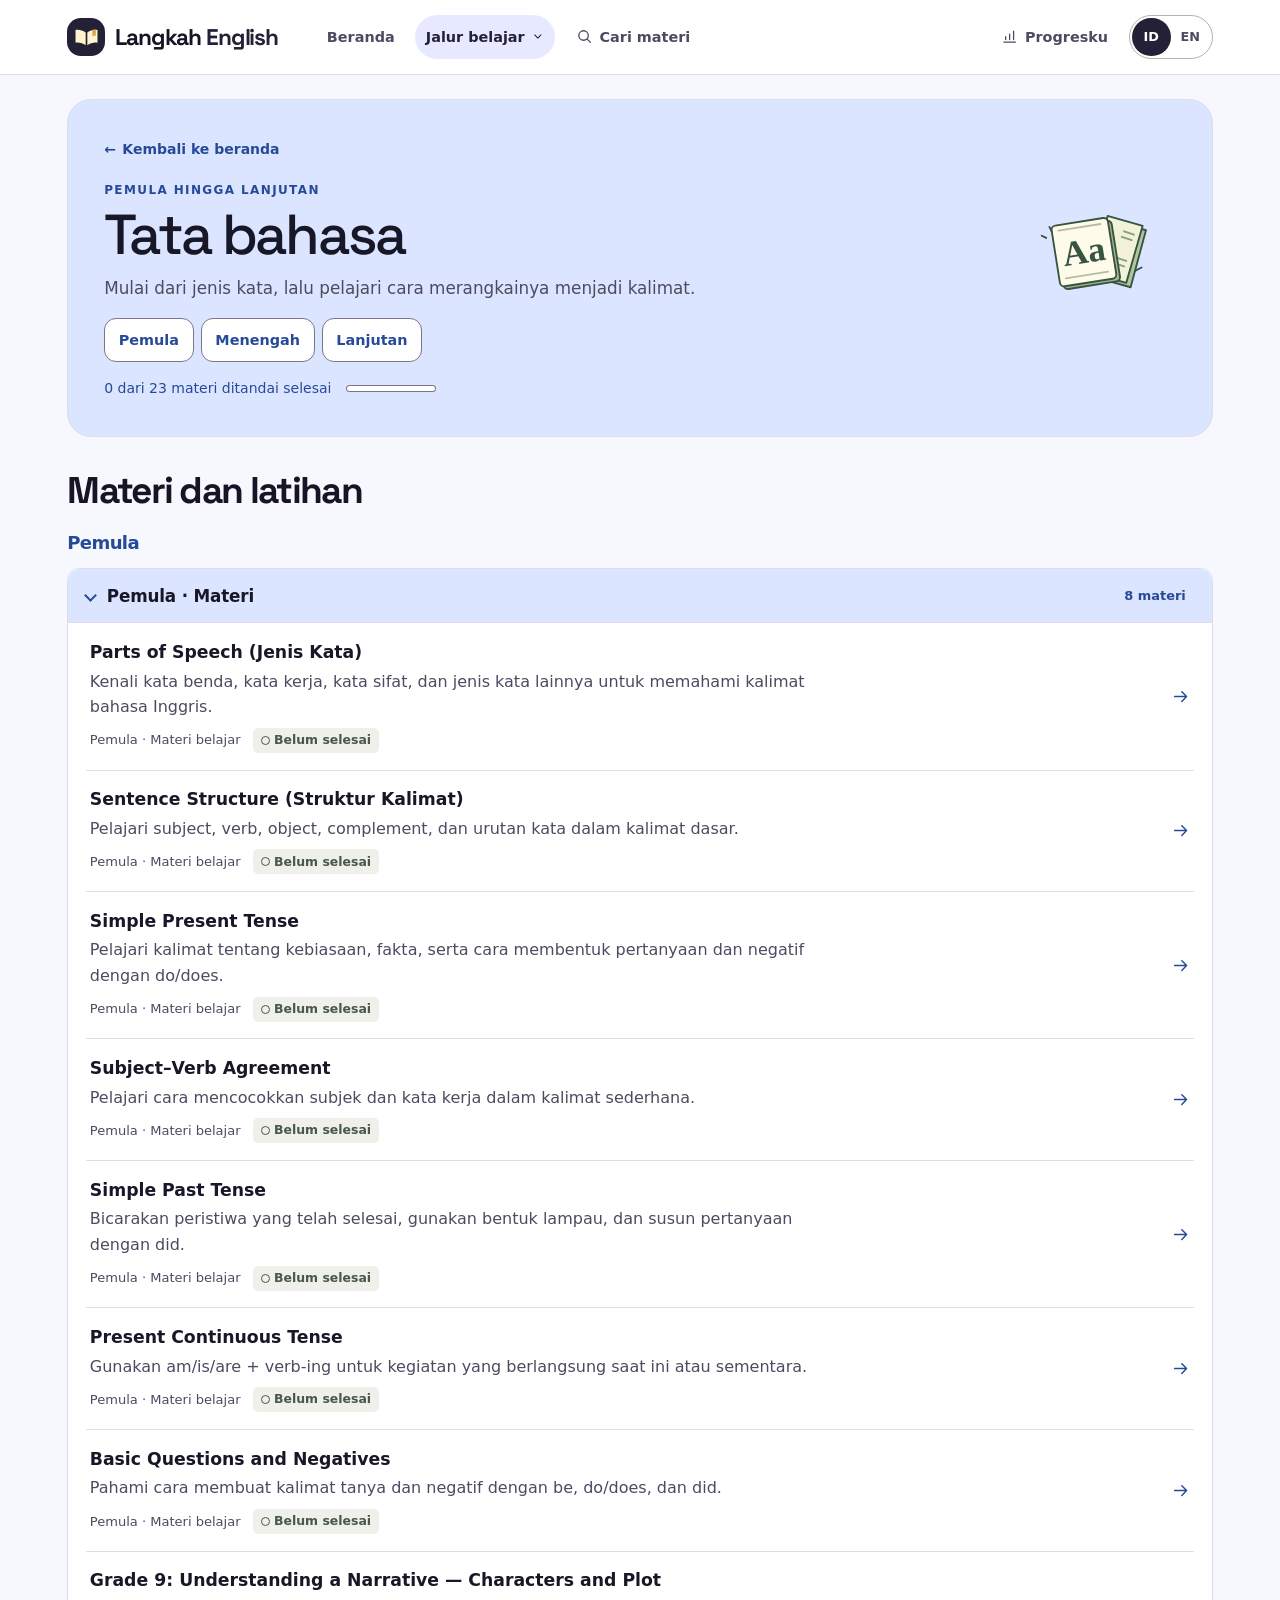
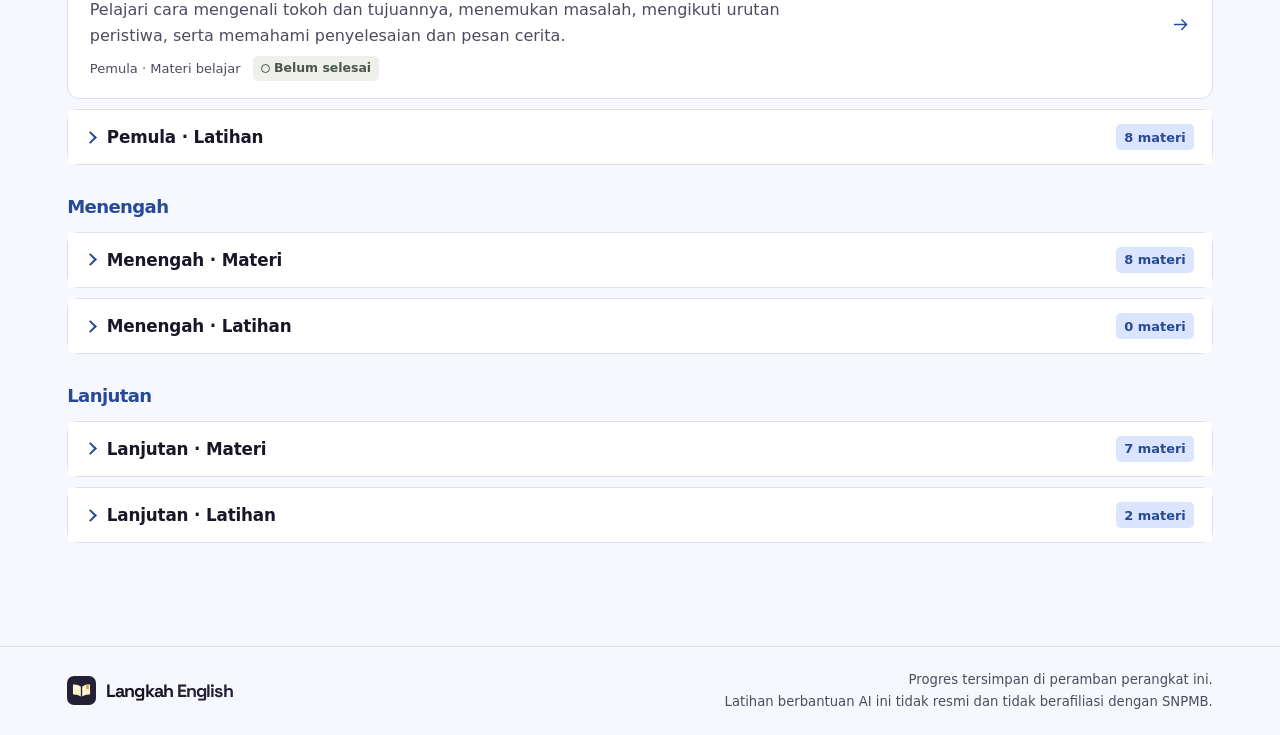
==== commit c0d66ed4: "Refresh the learning dashboard with a playful mobile-first design" ====
--- a/grammar.html
+++ b/grammar.html
@@ -1,4 +1,4 @@
-<!doctype html><html lang="id"><head><meta charset="utf-8"><meta name="viewport" content="width=device-width,initial-scale=1"><meta name="theme-color" content="#faf9f5"><meta name="description" content="Pelajari grammar dari dasar. Pilih topik, pahami contoh, lalu uji pemahamanmu melalui kuis."><title>Grammar Academy · Langkah English</title><link rel="stylesheet" href="css/style.css"><script type="module" src="js/pathway.js"></script><script type="module" src="js/shell.js"></script></head><body data-pathway="grammar"><a class="skip" href="#main" data-i18n="skip">Lewati ke konten</a>
+<!doctype html><html lang="id"><head><meta charset="utf-8"><meta name="viewport" content="width=device-width,initial-scale=1"><meta name="theme-color" content="#ffffff"><meta name="description" content="Pelajari grammar dari dasar. Pilih topik, pahami contoh, lalu uji pemahamanmu melalui kuis."><title>Grammar Academy · Langkah English</title><link rel="stylesheet" href="css/style.css"><script type="module" src="js/pathway.js"></script><script type="module" src="js/shell.js"></script></head><body data-pathway="grammar"><a class="skip" href="#main" data-i18n="skip">Lewati ke konten</a>
 <header class="site-header">
   <nav class="nav shell" data-i18n-aria="mainNavigation" aria-label="Navigasi utama">
     <a class="logo" href="index.html" data-i18n-aria="homeLink" aria-label="Beranda Langkah English"><span class="brand-mark" aria-hidden="true"><svg viewBox="0 0 32 32"><use href="assets/icons.svg#mark"/></svg></span><span class="brand-type">Langkah <em>English</em></span></a>
--- a/css/style.css
+++ b/css/style.css
@@ -417,7 +417,6 @@
 .concept-definition, .concept-synthesis, .lesson-summary { margin: 1.5rem 0; padding: 1.05rem 1.25rem; border: 0; border-left: 3px solid var(--track,var(--forest)); border-radius: 0 var(--radius-sm) var(--radius-sm) 0; background: var(--wash,var(--mint)); }
 .concept-definition p, .concept-synthesis p { margin: 0; color: var(--ink); font-size: 1rem; }
 .objectives-panel, .lesson-reference, .more-examples { padding: .25rem .9rem; margin: 1rem 0; border: 1px solid var(--line); border-radius: var(--radius-sm); background: var(--surface); }
-.language-legend { margin-block: 1.2rem; padding: 0; background: none; color: var(--muted); border: 0; font-size: .94rem; }
 .english-term { color: #264f79; background: #e5edf5; font-style: italic; font-weight: 650; }
 .scaffold-guide { padding: 0; margin: 2.2rem 0; border: 0; border-radius: 0; background: transparent; }
 .scaffold-heading { display: block; margin-bottom: 1.25rem; }
@@ -622,10 +621,6 @@
 .activity-list strong, .backup-panel strong { color: var(--ink); }
 .reading .toolbar, .result-hero .toolbar { margin-top: .8rem; }
 .home-page .site-footer { margin-top: 2.3rem; }
-@media (max-width: 620px) and (min-width: 350px) {
-  .home-hero .study-art { display: block; position: absolute; bottom: .35rem; right: .4rem; width: min(26%,110px); z-index: 0; }
-  .home-hero .hero-actions { max-width: 70%; }
-}
 @media (max-width: 410px) {
   .choice-desc { line-height: 1.45; }
   .choice-copy { padding: .62rem .75rem; }
@@ -657,3 +652,137 @@
 }
 .choice-desc { font-size: 1rem; }
 .tka-available a { gap: .35em; }
+
+/* Learning dashboard */
+@font-face {
+  font-family: "Space Grotesk";
+  src: url("../assets/space-grotesk.woff2") format("woff2");
+  font-style: normal;
+  font-weight: 300 700;
+  font-display: swap;
+}
+
+:root {
+  --paper: #f7f8fe;
+  --surface: #ffffff;
+  --ink: #181727;
+  --muted: #4c4b60;
+  --forest: #242035;
+  --forest-dark: #171525;
+  --blue: #4536a0;
+  --line: #deddec;
+  --control-line: #78768d;
+  --sand: #ffedc1;
+  --mint: #e6e9ff;
+  --honey: #fff0d3;
+  --ring: #5944cb;
+  --display: "Space Grotesk", system-ui, sans-serif;
+  --radius: 24px;
+  --radius-sm: 12px;
+  --shadow: 0 10px 26px #221b4d14;
+}
+
+[data-track=grammar], [data-pathway=grammar] { --track: #274a98; --wash: #dbe5ff; --tile: #b5caff; }
+[data-track=school], [data-pathway=school] { --track: #773254; --wash: #fce3ef; --tile: #f5b6d8; }
+[data-track=utbk], [data-pathway=utbk] { --track: #6c4a10; --wash: #fff1d3; --tile: #ffd27a; }
+[data-track=tka], [data-pathway=tka] { --track: #4e3386; --wash: #eee4ff; --tile: #d7bbff; }
+
+h1, h2, .section-intro h2, .path-library .section-intro h2 { font-weight: 700; }
+.site-header { background: var(--surface); }
+.site-footer { background: transparent; }
+.brand-type em { font-style: normal; font-weight: inherit; }
+.brand-mark { border-radius: 14px; }
+.nav a, .nav .nav-toggle, .route-toggle, .nav-progress,
+.hero-actions .button, .continue-panel .button { border-radius: 999px; }
+.nav-links a[aria-current="page"], .route-toggle.current-path {
+  background: var(--mint);
+  text-decoration: none;
+}
+.nav .nav-toggle:hover:not(:disabled) { color: var(--forest-dark); background: var(--mint); }
+
+body.home-page { background: #e8edff; }
+.home-hero, .continue-section {
+  border: 0;
+  border-radius: 34px;
+  background: #b9c8ff;
+}
+.home-hero { grid-template-columns: 1.03fr .97fr; }
+.hero-copy { padding: clamp(27px, 4.5vw, 65px); }
+.hero-overline {
+  width: fit-content;
+  padding: .38rem .8rem;
+  border-radius: 999px;
+  background: #ffffffaa;
+  letter-spacing: .06em;
+}
+.home-hero h1, .continue-panel h2 {
+  font-weight: 700;
+  line-height: .99;
+  letter-spacing: -.065em;
+}
+.home-hero h1 em { font-style: normal; font-weight: 700; color: inherit; }
+.hero-lead { color: var(--ink); }
+.hero-illustration {
+  display: block;
+  width: 100%;
+  height: 100%;
+  min-height: 0;
+  aspect-ratio: 3 / 2;
+  object-fit: cover;
+}
+.home-hero::after, .continue-section::after { display: none; }
+.choice-grid { gap: clamp(10px, 1.4vw, 17px); }
+.choice-card {
+  text-decoration: none;
+  border: 0;
+  background: var(--tile);
+  transition: box-shadow 180ms;
+}
+.choice-card:hover { box-shadow: 0 0 0 2px var(--track), var(--shadow); }
+.choice-visual {
+  background: transparent;
+  border: 0;
+  justify-items: start;
+  padding: .65rem 1rem 0;
+}
+.choice-copy { padding: .6rem 1.1rem 1.05rem; }
+.choice-card strong { font-weight: 700; }
+.choice-desc { color: var(--ink); }
+.choice-action { color: var(--ink); }
+.choice-action .icon {
+  width: 2rem;
+  height: 2rem;
+  flex: none;
+  padding: .42rem;
+  color: white;
+  background: var(--forest-dark);
+  border-radius: 50%;
+}
+.home-progress-details { background: var(--surface); }
+.progress-icon {
+  width: 44px;
+  height: 44px;
+  padding: .6rem;
+  border-radius: 50%;
+  background: var(--mint);
+}
+.reading-intro, .exam-intro, .pathway-hero, .result-hero {
+  border-radius: var(--radius);
+  background: var(--wash, var(--mint));
+}
+.reading-intro { padding: clamp(1.15rem, 3.3vw, 2.5rem); }
+
+@media (max-width: 810px) {
+  .choice-grid { grid-template-columns: repeat(2,minmax(0,1fr)); }
+}
+@media (max-width: 620px) {
+  .home-hero { display: flex; flex-direction: column; border-radius: 28px; }
+  .hero-copy { width: 100%; padding: 1.5rem 1.25rem 0; }
+  .hero-illustration { max-height: 230px; object-fit: contain; }
+  .choice-card { flex-direction: column; }
+  .choice-visual { flex: none; height: 64px; padding: .25rem .65rem 0; }
+  .card-art { width: 88px; }
+  .choice-copy { padding: .5rem .75rem .8rem; }
+  .choice-card strong { font-size: 1.13rem; }
+  .choice-desc { margin-bottom: .65rem; }
+}
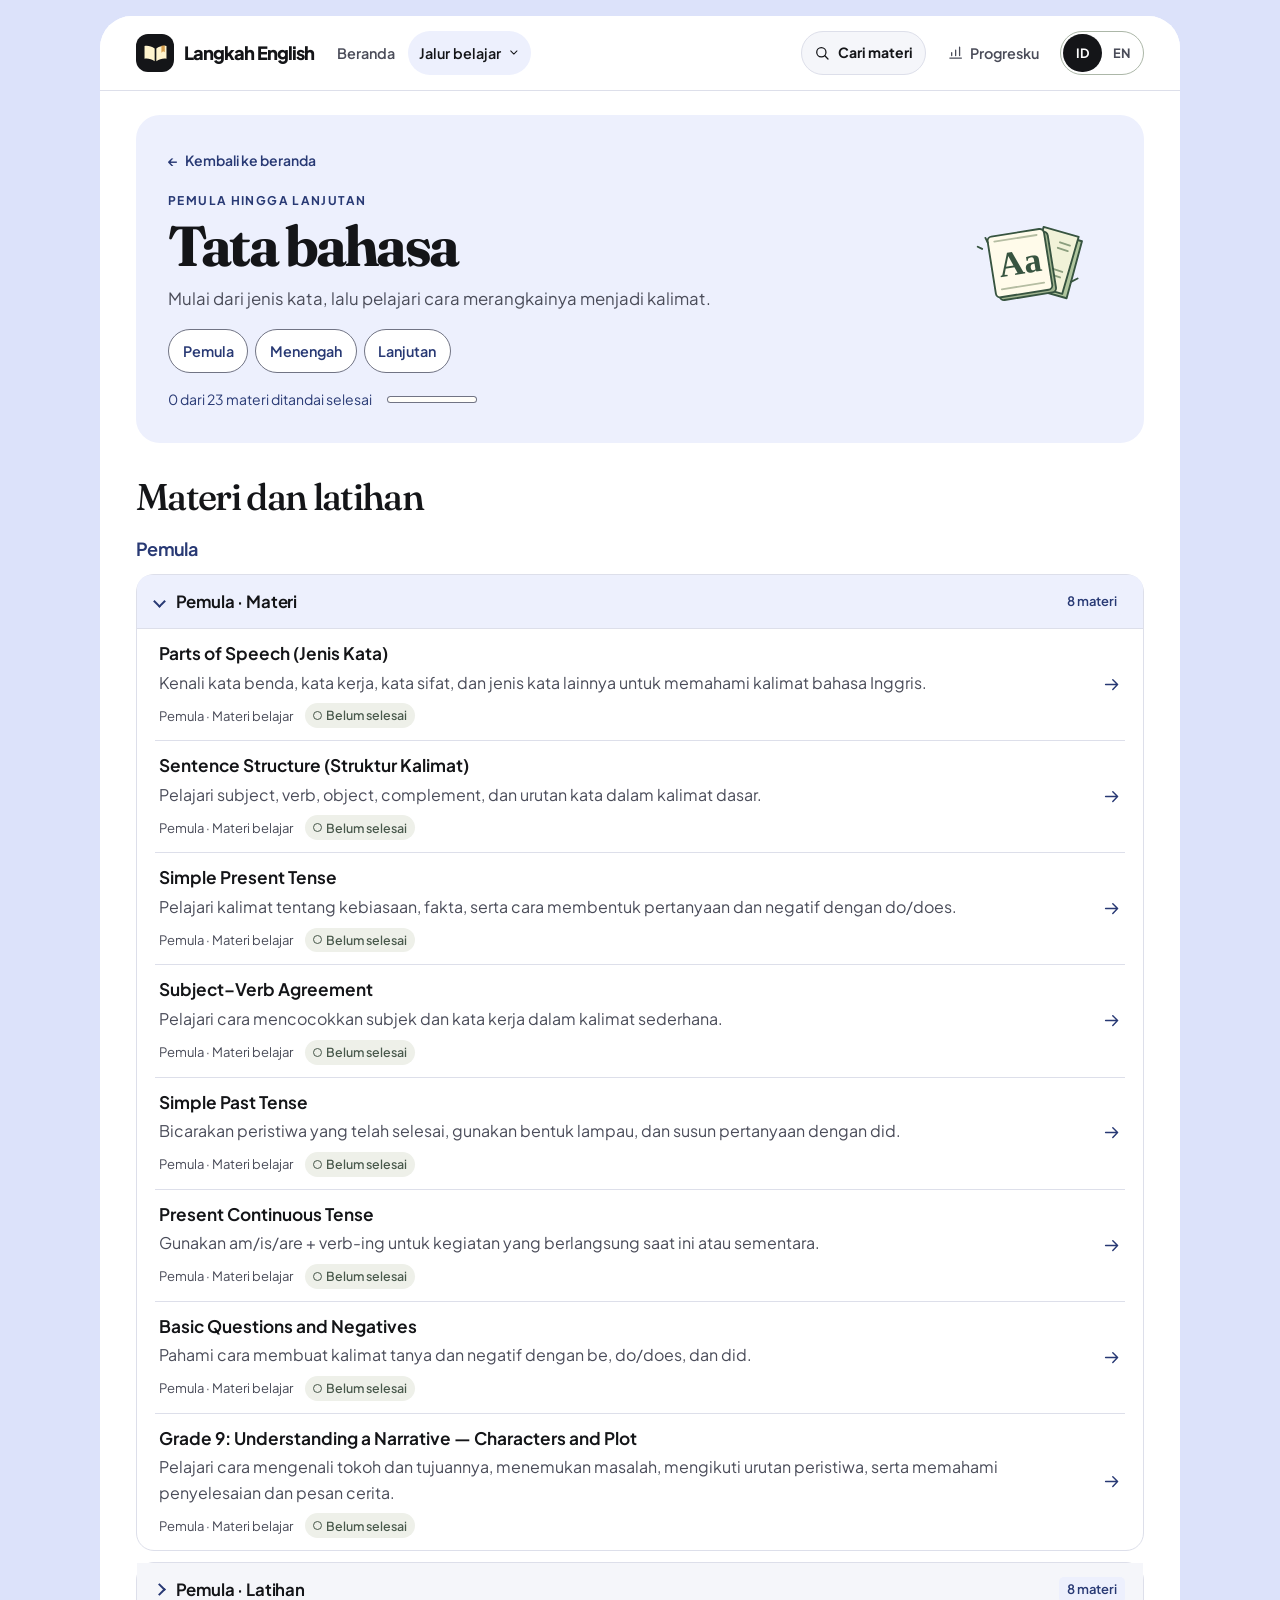
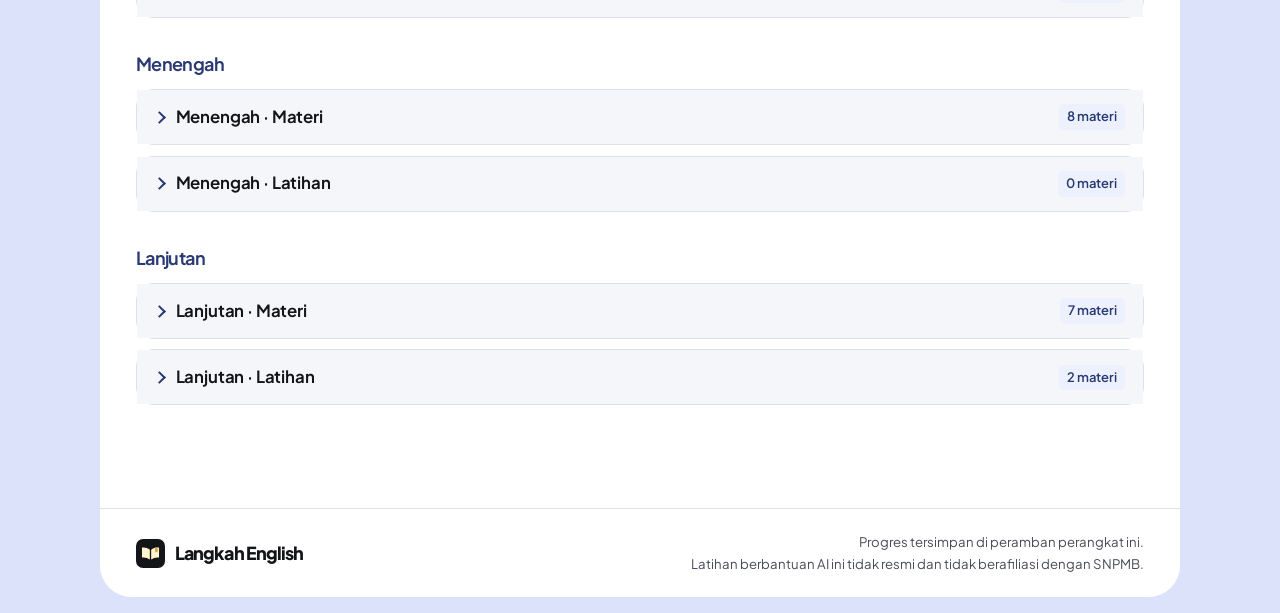
==== commit 9abe1e5f: "Redesign Langkah English with a unified app shell and live study dashboard" ====
--- a/grammar.html
+++ b/grammar.html
@@ -1,4 +1,4 @@
-<!doctype html><html lang="id"><head><meta charset="utf-8"><meta name="viewport" content="width=device-width,initial-scale=1"><meta name="theme-color" content="#ffffff"><meta name="description" content="Pelajari grammar dari dasar. Pilih topik, pahami contoh, lalu uji pemahamanmu melalui kuis."><title>Grammar Academy · Langkah English</title><link rel="stylesheet" href="css/style.css"><script type="module" src="js/pathway.js"></script><script type="module" src="js/shell.js"></script></head><body data-pathway="grammar"><a class="skip" href="#main" data-i18n="skip">Lewati ke konten</a>
+<!doctype html><html lang="id"><head><meta charset="utf-8"><meta name="viewport" content="width=device-width,initial-scale=1"><meta name="theme-color" content="#DCE2FA"><meta name="description" content="Pelajari grammar dari dasar. Pilih topik, pahami contoh, lalu uji pemahamanmu melalui kuis."><title>Grammar Academy · Langkah English</title><link rel="stylesheet" href="css/style.css"><script type="module" src="js/pathway.js"></script><script type="module" src="js/shell.js"></script></head><body data-pathway="grammar"><a class="skip" href="#main" data-i18n="skip">Lewati ke konten</a>
 <header class="site-header">
   <nav class="nav shell" data-i18n-aria="mainNavigation" aria-label="Navigasi utama">
     <a class="logo" href="index.html" data-i18n-aria="homeLink" aria-label="Beranda Langkah English"><span class="brand-mark" aria-hidden="true"><svg viewBox="0 0 32 32"><use href="assets/icons.svg#mark"/></svg></span><span class="brand-type">Langkah <em>English</em></span></a>
@@ -14,10 +14,10 @@
             <li><svg class="menu-path-art" viewBox="0 0 140 88" aria-hidden="true"><use href="assets/pathways.svg#tka"/></svg><a data-i18n="navTka" href="tka.html">Persiapan TKA</a></li>
         </ul>
       </div>
-      <a href="search.html" class="nav-search"><svg class="icon" viewBox="0 0 24 24" aria-hidden="true"><use href="assets/icons.svg#search"/></svg><span data-i18n="navSearch">Cari materi</span></a>
       <a class="mobile-progress-link" href="index.html#my-progress"><svg class="icon" viewBox="0 0 24 24" aria-hidden="true"><use href="assets/icons.svg#progress"/></svg><span data-i18n="progressNav">Progresku</span></a>
     </div>
     <div class="nav-actions">
+      <a href="search.html" class="nav-search"><svg class="icon" viewBox="0 0 24 24" aria-hidden="true"><use href="assets/icons.svg#search"/></svg><span data-i18n="navSearch">Cari materi</span></a>
       <a class="nav-progress" href="index.html#my-progress"><svg class="icon" viewBox="0 0 24 24" aria-hidden="true"><use href="assets/icons.svg#progress"/></svg><span data-i18n="progressNav">Progresku</span></a>
       <div class="lang-switch" role="group" data-i18n-aria="interfaceLanguage" aria-label="Bahasa tampilan"><button class="lang-button" type="button" data-lang="id" aria-pressed="true" lang="id" aria-label="Bahasa Indonesia">ID</button><button class="lang-button" type="button" data-lang="en" aria-pressed="false" lang="en" aria-label="English">EN</button></div>
     </div>
--- a/css/style.css
+++ b/css/style.css
@@ -1,3 +1,5 @@
+@import url("https://fonts.googleapis.com/css2?family=Fraunces:wght@500..800&family=Plus+Jakarta+Sans:wght@400..800&display=swap");
+
 /* Retained teaching styles for authored English terms and paragraph breaks. */
 .english-term{border-radius:.24em;padding:.04em .23em;box-decoration-break:clone;-webkit-box-decoration-break:clone}
 .english-term::before{content:'“'}
@@ -6,28 +8,41 @@
 .lesson-translation{white-space:pre-line}
 @media(forced-colors:active){.english-term,.scaffold-model,.scaffold-review details{border:1px solid currentColor}}
 
-/* Langkah English · paper, ink and the four learning paths */
+@font-face {
+  font-family: "Fraunces Local";
+  src: url("../assets/fraunces.woff2") format("woff2");
+  font-weight: 500 800;
+  font-display: swap;
+}
+@font-face {
+  font-family: "Plus Jakarta Sans Local";
+  src: url("../assets/plus-jakarta-sans.woff2") format("woff2");
+  font-weight: 400 800;
+  font-display: swap;
+}
+
+/* Langkah English · app shell and learning paths */
 :root {
   color-scheme: light;
-  --paper: #faf9f5;
-  --surface: #fffefa;
-  --ink: #202e29;
-  --muted: #526159;
-  --forest: #204e3e;
-  --forest-dark: #153b30;
+  --paper: #F5F6FA;
+  --surface: #FFFFFF;
+  --ink: #141518;
+  --muted: #4A4C59;
+  --forest: #141518;
+  --forest-dark: #141518;
   --blue: #285875;
-  --line: #d6dbd0;
-  --control-line: #788678;
-  --sand: #f2efdf;
-  --mint: #e5eee5;
-  --honey: #f8ecd7;
+  --line: #DDDFEA;
+  --control-line: #717484;
+  --sand: #FBF2CE;
+  --mint: #EDF0FD;
+  --honey: #F7E9B9;
   --correct: #235c42;
   --correct-bg: #e7f2e5;
   --retry: #74431d;
   --retry-bg: #fbedd8;
-  --ring: #215d96;
-  --body: system-ui, -apple-system, "Segoe UI", Arial, sans-serif;
-  --display: Georgia, "Times New Roman", serif;
+  --ring: #4332AA;
+  --body: "Plus Jakarta Sans", "Plus Jakarta Sans Local", system-ui, -apple-system, "Segoe UI", Arial, sans-serif;
+  --display: "Fraunces", "Fraunces Local", Georgia, "Times New Roman", serif;
   --small: .875rem;
   --body-size: 1rem;
   --lead: 1.125rem;
@@ -37,8 +52,8 @@
   --space-3: 1.5rem;
   --space-4: 2rem;
   --space-5: clamp(2.25rem, 4vw, 3.75rem);
-  --radius: 14px;
-  --radius-sm: 8px;
+  --radius: 24px;
+  --radius-sm: 14px;
   --shadow: 0 4px 14px #253c2910;
   --brand: var(--forest);
   --brand-dark: var(--forest-dark);
@@ -161,23 +176,6 @@
 .footer-note p { margin: 0; color: var(--muted); font-size: .825rem; }
 
 /* Home */
-.home-hero, .continue-section {
-  position: relative; isolation: isolate; display: grid; grid-template-columns: 1.02fr 1fr;
-  align-items: center; overflow: hidden; gap: 0; margin: 1.6rem 0 0; padding: 0;
-  border: 1px solid #dcdac7; border-radius: var(--radius); background: #f2efde; box-shadow: none;
-}
-.home-hero::before, .home-hero::after { display: none; }
-.hero-copy { position: relative; z-index: 1; display: block; margin: 0; padding: clamp(28px, 3.9vw, 52px); }
-.hero-overline { display: flex; align-items: center; gap: .55rem; margin: 0 0 .9rem; color: var(--forest); font: 700 .735rem/1.5 var(--body); text-transform: uppercase; letter-spacing: .125em; }
-.hero-overline .icon { width: 1.35em; height: 1.35em; }
-.home-hero h1, .continue-panel h2 { margin: 0 0 1rem; max-width: none; color: var(--forest-dark); font: 500 clamp(2.65rem, 4.85vw, 4.55rem)/1.035 var(--display); letter-spacing: -.055em; }
-.home-hero h1 em { display: block; color: #426a4e; background: none; font-weight: 400; }
-.hero-lead { max-width: 45ch; margin: 0; color: #46554b; font: 400 1rem/1.62 var(--body); }
-.hero-actions { display: flex; margin: 1.4rem 0 0; }
-.hero-actions .button { min-height: 47px; padding-inline: 1.15rem; gap: 1rem; }
-.study-art { position: relative; z-index: 0; display: block; width: 100%; max-width: 545px; height: auto; padding-right: 1.1rem; justify-self: center; }
-.continue-panel { border: 0; background: none; box-shadow: none; }
-.continue-panel h2 { font-size: clamp(2.05rem, 3.8vw, 3.5rem); }
 .home-choice-section { margin-top: clamp(1.75rem, 3vw, 2.6rem); }
 .section-intro { margin-bottom: 1rem; }
 .section-intro h2, .path-library .section-intro h2 { font: 500 clamp(1.85rem, 2.9vw, 2.6rem)/1.16 var(--display); color: var(--forest-dark); letter-spacing: -.045em; margin: 0; }
@@ -239,23 +237,8 @@
   .route-menu { display: grid; position: static; width: auto; margin: .15rem 0; padding: .2rem 0; border: 0; border-block: 1px solid var(--line); border-radius: 0; background: transparent; box-shadow: none; }
   .nav-links .mobile-progress-link { display: inline-flex; }
   .nav-links a { font-size: .94rem; white-space: normal; }
-  .home-hero, .continue-section { grid-template-columns: 1.2fr .8fr; }
-  .study-art { padding-right: 0; }
 }
 @media (max-width: 620px) {
-  .home-hero, .continue-section { display: block; margin-top: 1rem; }
-  .hero-copy { padding: 1.3rem; }
-  .hero-overline { font-size: .67rem; margin-bottom: .65rem; }
-  .home-hero h1 { font-size: clamp(2.2rem, 8.4vw, 3.1rem); }
-  .hero-lead { font-size: 1rem; line-height: 1.55; }
-  .hero-actions { margin-top: 1rem; }
-  .study-art { display: none; }
-  .home-hero::after, .continue-section::after {
-    content: ''; position: absolute; display: block; z-index: -1; width: 90px; height: 80px;
-    top: 0; right: 0; opacity: .65; border: 0; border-radius: 0;
-    background: repeating-linear-gradient(0deg,transparent 0 14px,#d6d6c3 14px 15px), repeating-linear-gradient(90deg,transparent 0 14px,#d6d6c3 14px 15px);
-    mask-image: linear-gradient(225deg,#000,transparent 73%);
-  }
   .choice-grid { grid-template-columns: 1fr; gap: .6rem; }
   .choice-card { flex-direction: row; align-items: stretch; }
   .choice-visual { flex: 0 0 63px; align-self: stretch; height: auto; border-bottom: 0; border-right: 1px solid #2c442415; }
@@ -611,7 +594,6 @@
   .tka-category .tka-option { flex-basis: 100%; }
 }
 
-.home-hero h1 em { font-style: italic; }
 .choices .choice, .checkpoint-options button { transition: background-color 180ms, border-color 180ms, color 180ms; }
 .writing-self-check textarea { display: block; margin-block: .8rem; }
 .article-body > section, .article-body > aside { margin-block: 1.4rem; }
@@ -653,136 +635,283 @@
 .choice-desc { font-size: 1rem; }
 .tka-available a { gap: .35em; }
 
-/* Learning dashboard */
-@font-face {
-  font-family: "Space Grotesk";
-  src: url("../assets/space-grotesk.woff2") format("woff2");
-  font-style: normal;
-  font-weight: 300 700;
-  font-display: swap;
-}
-
-:root {
-  --paper: #f7f8fe;
-  --surface: #ffffff;
-  --ink: #181727;
-  --muted: #4c4b60;
-  --forest: #242035;
-  --forest-dark: #171525;
-  --blue: #4536a0;
-  --line: #deddec;
-  --control-line: #78768d;
-  --sand: #ffedc1;
-  --mint: #e6e9ff;
-  --honey: #fff0d3;
-  --ring: #5944cb;
-  --display: "Space Grotesk", system-ui, sans-serif;
-  --radius: 24px;
-  --radius-sm: 12px;
-  --shadow: 0 10px 26px #221b4d14;
-}
-
-[data-track=grammar], [data-pathway=grammar] { --track: #274a98; --wash: #dbe5ff; --tile: #b5caff; }
-[data-track=school], [data-pathway=school] { --track: #773254; --wash: #fce3ef; --tile: #f5b6d8; }
-[data-track=utbk], [data-pathway=utbk] { --track: #6c4a10; --wash: #fff1d3; --tile: #ffd27a; }
-[data-track=tka], [data-pathway=tka] { --track: #4e3386; --wash: #eee4ff; --tile: #d7bbff; }
-
-h1, h2, .section-intro h2, .path-library .section-intro h2 { font-weight: 700; }
-.site-header { background: var(--surface); }
-.site-footer { background: transparent; }
+/* Shared app frame */
+html { background: #DCE2FA; }
+body {
+  width: min(calc(100% - 32px), 1080px);
+  min-height: calc(100vh - 32px);
+  margin: 16px auto;
+  border-radius: 32px;
+  background: var(--surface);
+}
+.shell { padding-inline: clamp(16px, 3.3vw, 36px); }
+.site-header { border-radius: 32px 32px 0 0; }
+.site-footer { border-radius: 0 0 32px 32px; background: var(--surface); }
+.nav { gap: .75rem; }
+.nav-links { gap: .2rem; }
+.brand-type { font: 800 1.14rem/1.1 var(--body); letter-spacing: -.05em; }
 .brand-type em { font-style: normal; font-weight: inherit; }
-.brand-mark { border-radius: 14px; }
-.nav a, .nav .nav-toggle, .route-toggle, .nav-progress,
-.hero-actions .button, .continue-panel .button { border-radius: 999px; }
-.nav-links a[aria-current="page"], .route-toggle.current-path {
+.brand-mark { border-radius: 12px; }
+.nav-links a, .route-toggle, .nav-progress, .nav .nav-toggle { border-radius: 999px; }
+.nav-links a[aria-current="page"], .route-toggle.current-path, .nav-search[aria-current="page"] {
   background: var(--mint);
   text-decoration: none;
 }
-.nav .nav-toggle:hover:not(:disabled) { color: var(--forest-dark); background: var(--mint); }
-
-body.home-page { background: #e8edff; }
-.home-hero, .continue-section {
-  border: 0;
-  border-radius: 34px;
-  background: #b9c8ff;
-}
-.home-hero { grid-template-columns: 1.03fr .97fr; }
-.hero-copy { padding: clamp(27px, 4.5vw, 65px); }
-.hero-overline {
-  width: fit-content;
-  padding: .38rem .8rem;
+.nav-search {
+  display: inline-flex;
+  align-items: center;
+  gap: .45rem;
+  min-height: 44px;
+  padding: .5rem .75rem;
+  border: 1px solid var(--line);
   border-radius: 999px;
-  background: #ffffffaa;
-  letter-spacing: .06em;
-}
-.home-hero h1, .continue-panel h2 {
+  background: var(--paper);
+  color: var(--ink);
+  font-size: .875rem;
+  font-weight: 700;
+  text-decoration: none;
+}
+.nav-search:hover, .nav .nav-toggle:hover:not(:disabled) { background: var(--mint); color: var(--ink); }
+
+[data-track=grammar], [data-pathway=grammar] { --track: #283974; --wash: #EDF0FD; --tile: #B8C8FA; }
+[data-track=school], [data-pathway=school] { --track: #50356A; --wash: #F7ECFA; --tile: #E7A8F8; }
+[data-track=utbk], [data-pathway=utbk] { --track: #554311; --wash: #FCF4D8; --tile: #F2C94C; }
+[data-track=tka], [data-pathway=tka] { --track: #353847; --wash: #F5F6FA; --tile: #F5F6FA; }
+
+/* Dashboard */
+.dashboard-grid {
+  display: grid;
+  grid-template-columns: minmax(0, 1.35fr) minmax(0, 1fr);
+  grid-template-rows: 1fr auto;
+  gap: .85rem;
+  margin-top: 1.5rem;
+}
+.dashboard-welcome, .dashboard-progress, .dashboard-week {
+  border-radius: var(--radius);
+  padding: clamp(1rem, 2.6vw, 1.75rem);
+}
+.dashboard-welcome {
+  position: relative;
+  grid-row: span 2;
+  background: #B8C8FA;
+}
+.dashboard-art {
+  position: absolute;
+  inset: .85rem .95rem auto auto;
+  width: clamp(50px, 9vw, 116px);
+  color: var(--ink);
+}
+.dashboard-kicker {
+  margin: 0 0 .6rem;
+  padding-right: 45px;
+  font-size: .74rem;
+  font-weight: 800;
+  letter-spacing: .025em;
+}
+.dashboard-welcome h1 {
+  position: relative;
+  margin-bottom: .65rem;
+  font-size: clamp(2.1rem, 5.4vw, 3.65rem);
   font-weight: 700;
   line-height: .99;
-  letter-spacing: -.065em;
-}
-.home-hero h1 em { font-style: normal; font-weight: 700; color: inherit; }
-.hero-lead { color: var(--ink); }
-.hero-illustration {
-  display: block;
-  width: 100%;
-  height: 100%;
-  min-height: 0;
-  aspect-ratio: 3 / 2;
-  object-fit: cover;
-}
-.home-hero::after, .continue-section::after { display: none; }
-.choice-grid { gap: clamp(10px, 1.4vw, 17px); }
-.choice-card {
+  letter-spacing: -.052em;
+}
+.dashboard-welcome h1 em { display: block; font-style: normal; }
+.dashboard-lead { max-width: 42ch; margin: 0; font-size: .92rem; }
+.dashboard-action {
+  display: flex;
+  align-items: center;
+  gap: .75rem;
+  min-height: 60px;
+  margin-top: 1rem;
+  padding: .55rem .78rem;
+  border-radius: 22px;
+  color: white;
+  background: #141518;
   text-decoration: none;
+}
+.dashboard-action:hover { background: #30323B; }
+.dashboard-action-icon {
+  display: grid;
+  place-items: center;
+  flex: none;
+  width: 38px;
+  height: 38px;
+  border-radius: 50%;
+  color: var(--ink);
+  background: #E7A8F8;
+}
+.dashboard-action-copy { flex: 1; min-width: 0; overflow-wrap: anywhere; }
+.dashboard-action-copy small { display: block; color: #E0E1EB; }
+.dashboard-arrow, .choice-action .icon {
+  display: inline-grid;
+  place-items: center;
+  flex: none;
+  width: 32px;
+  height: 32px;
+  padding: .35rem;
+  border: 1.5px solid currentColor;
+  border-radius: 50%;
+}
+.dashboard-arrow .icon { width: 100%; height: 100%; }
+.dashboard-progress {
+  display: grid;
+  grid-template-columns: auto minmax(0,1fr) auto;
+  align-content: center;
+  align-items: center;
+  gap: .8rem;
+  background: #F5F6FA;
+}
+.progress-icon-wrap {
+  display: grid;
+  place-items: center;
+  width: 42px;
+  height: 42px;
+  border-radius: 50%;
+  background: #B8C8FA;
+}
+.dashboard-progress h2, .dashboard-week h2 { margin: 0; font-size: clamp(1rem, 2.35vw, 1.4rem); }
+#progress-count { margin: .2rem 0 0; font-size: .78rem; }
+#progress-percent { font: 800 clamp(1.35rem, 3vw, 2rem)/1 var(--body); }
+#progress-meter { grid-column: 1 / -1; width: 100%; height: .6rem; accent-color: var(--ink); }
+#progress-meter::-webkit-progress-bar { background: #DDDFEA; border-radius: 999px; }
+#progress-meter::-webkit-progress-value { background: var(--ink); border-radius: 999px; }
+.dashboard-week { background: #E7A8F8; }
+.week-days {
+  display: grid;
+  grid-template-columns: repeat(7, minmax(0,1fr));
+  gap: .2rem;
+  margin: .6rem 0 0;
+  padding: 0;
+  list-style: none;
+}
+.week-day {
+  display: grid;
+  justify-items: center;
+  gap: .25rem;
+  border: 1.5px solid transparent;
+  border-radius: 999px;
+  padding: .25rem 0;
+  font-size: .71rem;
+  font-weight: 700;
+}
+.week-day[aria-current="date"] { border-color: var(--ink); }
+.week-day-dot {
+  display: grid;
+  place-items: center;
+  width: 21px;
+  height: 21px;
+  border: 1.5px solid currentColor;
+  border-radius: 50%;
+}
+.week-day.is-active .week-day-dot { background: var(--ink); border-color: var(--ink); color: white; }
+.week-day-dot .icon { width: .85rem; height: .85rem; }
+.choice-grid { grid-template-columns: repeat(2, minmax(0,1fr)); }
+.choice-grid .choice-card {
+  display: grid;
+  grid-template-columns: auto minmax(0,1fr);
+  gap: .15rem;
+  border: 1.5px solid var(--ink);
+  background: var(--tile);
+  color: #141518;
+}
+.choice-grid .choice-card :is(strong,.choice-action,.choice-desc,.choice-visual) { color: inherit; }
+.choice-grid .choice-visual {
+  align-self: start;
+  width: 36px;
+  height: 36px;
+  margin: .9rem 0 0 .9rem;
+  border: 1.5px solid currentColor;
+  border-radius: 12px;
+  background: none;
+}
+.choice-visual .icon { width: 20px; height: 20px; }
+.choice-action .icon { width: 30px; }
+.home-progress-details { background: var(--paper); }
+.home-progress-details .stats { grid-template-columns: repeat(2, minmax(0,1fr)); }
+
+@media (max-width: 810px) {
+  .nav .nav-actions { gap: .35rem; }
+  .nav-search { padding: .45rem; justify-content: center; min-width: 44px; }
+  .nav-search span { position: absolute; width: 1px; height: 1px; overflow: hidden; clip-path: inset(50%); }
+}
+@media (max-width: 650px) {
+  body { width: calc(100% - 16px); margin-block: 8px; min-height: calc(100vh - 16px); border-radius: 24px; }
+  .site-header { border-radius: 24px 24px 0 0; }
+  .site-footer { border-radius: 0 0 24px 24px; }
+  .shell { padding-inline: 12px; }
+  .nav .logo { flex: 1 1 auto; min-width: 0; }
+  .logo .brand-mark { flex: none; }
+  .logo .brand-type { white-space: normal; }
+  .dashboard-grid { grid-template-columns: minmax(0, 1fr); grid-template-rows: auto; gap: .65rem; }
+  .dashboard-welcome { grid-row: auto; }
+  .choice-grid .choice-card { grid-template-columns: minmax(0,1fr); }
+  .dashboard-week h2 { font-size: 1.2rem; }
+}
+@media (max-width: 380px) {
+  .nav .lang-switch .lang-button { min-width: 32px; }
+  .nav .nav-toggle { padding-inline: .5rem; }
+  .nav .logo { gap: .28rem; }
+  .brand-type { font-size: .95rem; }
+}
+
+/* Catalogues and search */
+.pathway-hero, .search-intro, .reading-intro, .result-hero {
+  padding: clamp(1rem, 3vw, 2rem);
   border: 0;
-  background: var(--tile);
-  transition: box-shadow 180ms;
-}
-.choice-card:hover { box-shadow: 0 0 0 2px var(--track), var(--shadow); }
-.choice-visual {
-  background: transparent;
-  border: 0;
-  justify-items: start;
-  padding: .65rem 1rem 0;
-}
-.choice-copy { padding: .6rem 1.1rem 1.05rem; }
-.choice-card strong { font-weight: 700; }
-.choice-desc { color: var(--ink); }
-.choice-action { color: var(--ink); }
-.choice-action .icon {
-  width: 2rem;
-  height: 2rem;
-  flex: none;
-  padding: .42rem;
-  color: white;
-  background: var(--forest-dark);
-  border-radius: 50%;
-}
-.home-progress-details { background: var(--surface); }
-.progress-icon {
-  width: 44px;
-  height: 44px;
-  padding: .6rem;
-  border-radius: 50%;
-  background: var(--mint);
-}
-.reading-intro, .exam-intro, .pathway-hero, .result-hero {
   border-radius: var(--radius);
   background: var(--wash, var(--mint));
 }
-.reading-intro { padding: clamp(1.15rem, 3.3vw, 2.5rem); }
-
-@media (max-width: 810px) {
-  .choice-grid { grid-template-columns: repeat(2,minmax(0,1fr)); }
-}
-@media (max-width: 620px) {
-  .home-hero { display: flex; flex-direction: column; border-radius: 28px; }
-  .hero-copy { width: 100%; padding: 1.5rem 1.25rem 0; }
-  .hero-illustration { max-height: 230px; object-fit: contain; }
-  .choice-card { flex-direction: column; }
-  .choice-visual { flex: none; height: 64px; padding: .25rem .65rem 0; }
-  .card-art { width: 88px; }
-  .choice-copy { padding: .5rem .75rem .8rem; }
-  .choice-card strong { font-size: 1.13rem; }
-  .choice-desc { margin-bottom: .65rem; }
-}
+.pathway-heading h1, .search-intro h1, .reading h1, .exam-intro > h1, .exam-header h1 { font-weight: 700; }
+.pathway-hero-links a, .search-chips button, .lesson-toc a { border-radius: 999px; }
+.topic-divider { margin-top: 1.5rem !important; }
+.topic-fold, .tka-directory { border-radius: 18px; }
+.topic-fold > summary, .tka-directory > summary { background: var(--paper); cursor: pointer; }
+.resource-link { gap: .6rem; padding-block: .75rem; }
+.resource-link > .icon { flex: none; }
+.resource-meta .status-chip, .resource-meta .badge { border-radius: 999px; }
+.search-screen .resource-grid { grid-template-columns: minmax(0,1fr); }
+.search-screen .resource-card { border-radius: 18px; }
+.result-link { padding: .85rem 1rem; }
+.result-link:hover { background: var(--wash); border-radius: inherit; }
+.search-field input[type=search] { background: var(--paper); border-radius: 999px; }
+
+/* Reader and assessment */
+.reading { width: min(100%, 74ch); }
+.reading-intro .learning-meta { margin-bottom: 0; }
+.lesson-tools {
+  align-items: center;
+  padding: .65rem .85rem;
+  border: 1px solid var(--line);
+  border-radius: 18px;
+  background: var(--paper);
+}
+.lesson-tools summary, .quiz-rules summary { min-height: 44px; }
+.lesson-tools .focus-button { border-radius: 999px; }
+.concept-definition, .concept-synthesis, .lesson-summary { border-radius: 0 18px 18px 0; }
+.scaffold-model, .passage { background: #FFFAEB; border-color: #E5DBC4; }
+.scaffold-model .lesson-translation, .scaffold-sample .lesson-translation, .worked-example .lesson-translation {
+  border-top: 1px solid var(--line);
+  padding-top: .55rem;
+}
+.complete-box { background: var(--paper); }
+.complete-box a.button { text-align: left; justify-content: space-between; }
+.mode-card { background: var(--paper); border-radius: 22px; }
+.mode-card:first-child { background: var(--wash, var(--mint)); }
+.exam-toolbar { background: var(--paper); border-radius: 18px; }
+#progress, .skill-list progress { accent-color: var(--ink); }
+.question-panel .choice, .tka-option { border-radius: 16px; }
+.answer-letter { border-radius: 50%; background: var(--mint); }
+.question-panel .choice[aria-pressed=true] { background: var(--mint); }
+.question-panel .choice:has([data-state=rightChoice]) { background: var(--correct-bg); }
+.question-panel .choice:has([data-state=tryAgainState]) { background: var(--retry-bg); }
+.numbers button { border-radius: 12px; }
+.result-hero h1 { font: 800 clamp(2.4rem, 6vw, 4rem)/1.05 var(--body); }
+.result-stats .stat strong { font-family: var(--body); }
+
+@media (max-width: 760px) {
+  .passage .passage-jump { position: static; float: none; margin-bottom: .35rem; }
+  .passage summary .section-kicker { padding-right: 0; min-height: 0; }
+  .passage summary strong { margin-top: 0; }
+  .passage-jump { min-height: 44px; align-content: center; }
+}
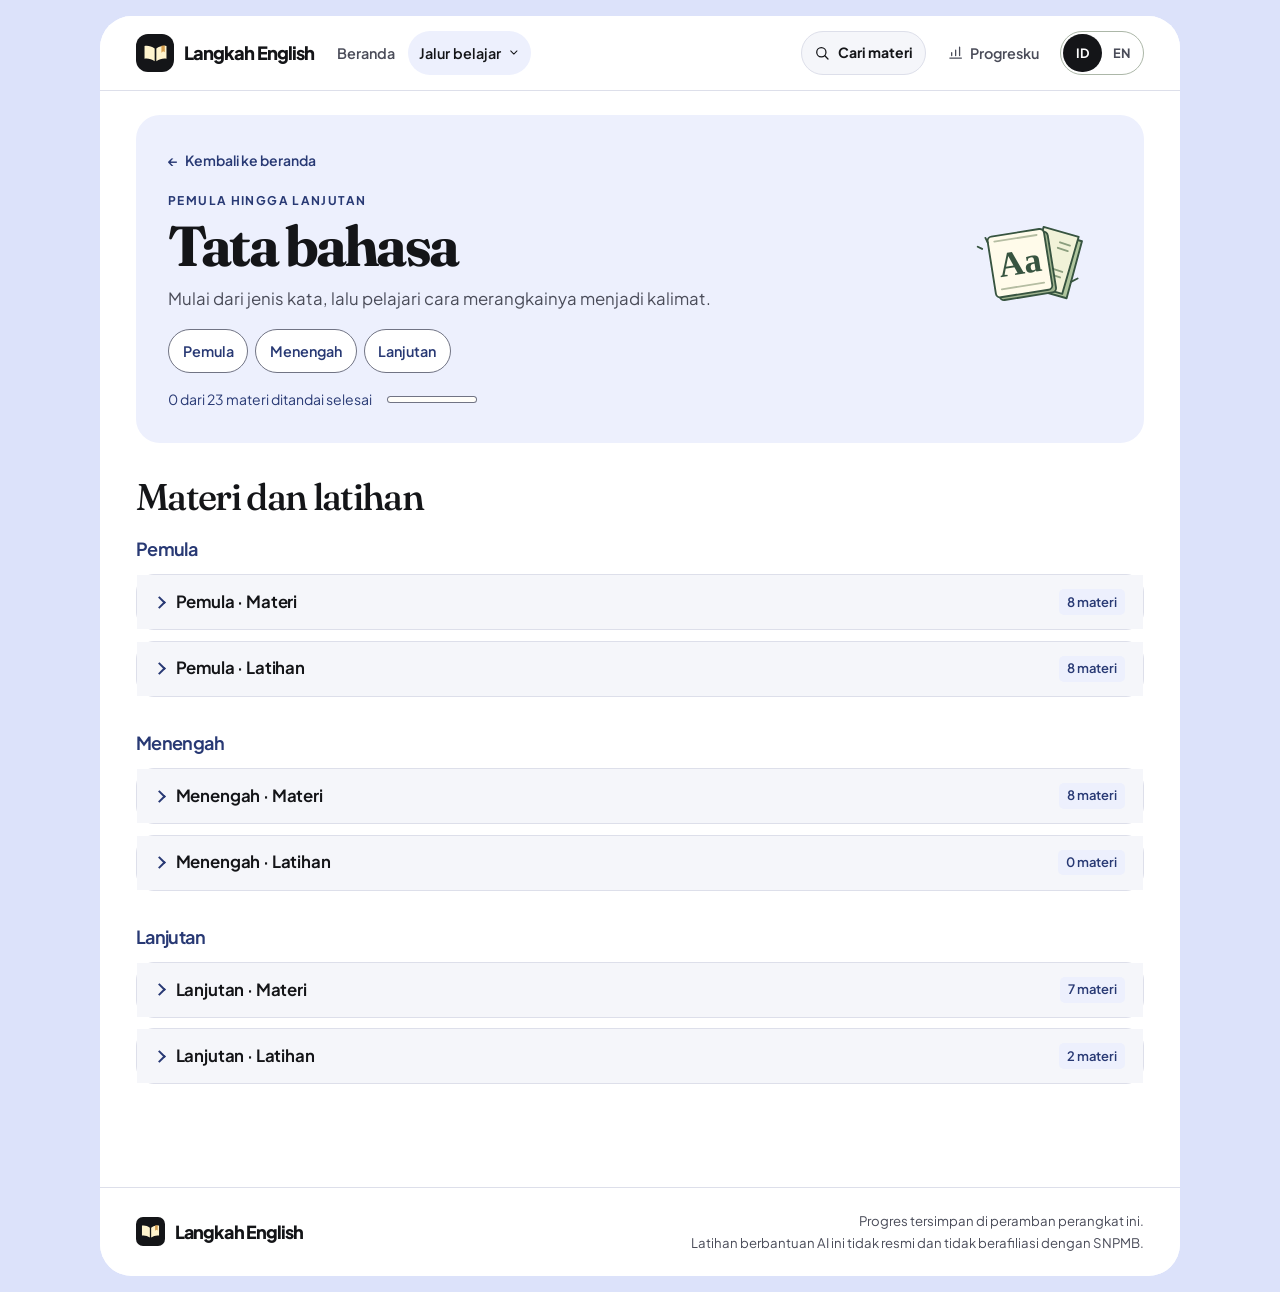
==== commit 4a9adcbc: "Add catalogue-driven semester assessment preparation and authoring guide" ====
--- a/grammar.html
+++ b/grammar.html
@@ -12,6 +12,7 @@
             <li><svg class="menu-path-art" viewBox="0 0 140 88" aria-hidden="true"><use href="assets/pathways.svg#school"/></svg><a data-i18n="navSchool" href="school.html">Pelajaran sekolah</a></li>
             <li><svg class="menu-path-art" viewBox="0 0 140 88" aria-hidden="true"><use href="assets/pathways.svg#utbk"/></svg><a data-i18n="navUtbk" href="utbk.html">Persiapan UTBK</a></li>
             <li><svg class="menu-path-art" viewBox="0 0 140 88" aria-hidden="true"><use href="assets/pathways.svg#tka"/></svg><a data-i18n="navTka" href="tka.html">Persiapan TKA</a></li>
+            <li><svg class="menu-path-art" viewBox="0 0 140 88" aria-hidden="true"><use href="assets/pathways.svg#school"/></svg><a data-i18n="navSas" href="sas.html">Persiapan SAS</a></li>
         </ul>
       </div>
       <a class="mobile-progress-link" href="index.html#my-progress"><svg class="icon" viewBox="0 0 24 24" aria-hidden="true"><use href="assets/icons.svg#progress"/></svg><span data-i18n="progressNav">Progresku</span></a>
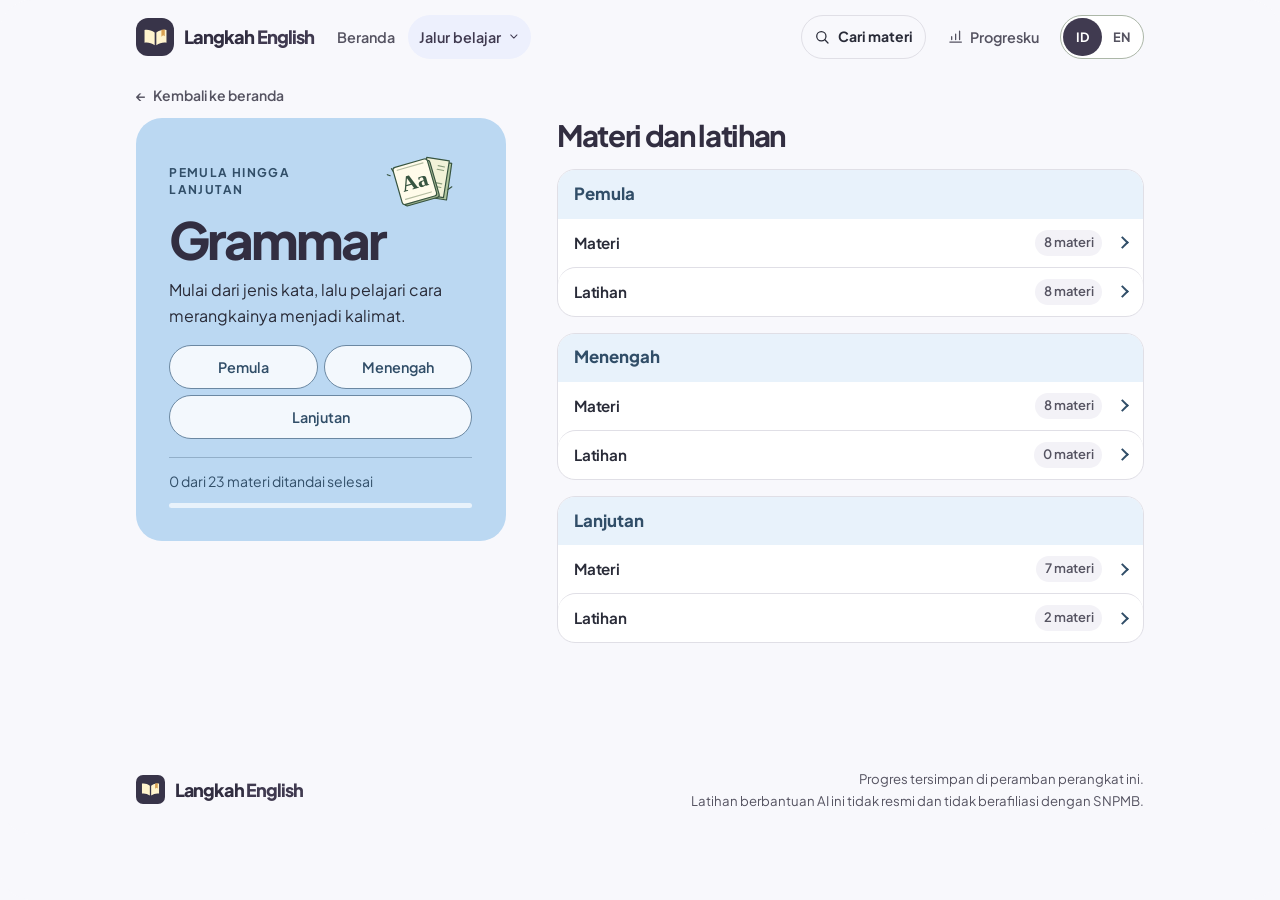
==== commit 1753d1fb: "Extend the pastel learning wheel design to all pathway catalogues" ====
--- a/grammar.html
+++ b/grammar.html
@@ -1,4 +1,4 @@
-<!doctype html><html lang="id"><head><meta charset="utf-8"><meta name="viewport" content="width=device-width,initial-scale=1"><meta name="theme-color" content="#DCE2FA"><meta name="description" content="Pelajari grammar dari dasar. Pilih topik, pahami contoh, lalu uji pemahamanmu melalui kuis."><title>Grammar Academy · Langkah English</title><link rel="stylesheet" href="css/style.css"><script type="module" src="js/pathway.js"></script><script type="module" src="js/shell.js"></script></head><body data-pathway="grammar"><a class="skip" href="#main" data-i18n="skip">Lewati ke konten</a>
+<!doctype html><html lang="id"><head><meta charset="utf-8"><meta name="viewport" content="width=device-width,initial-scale=1"><meta name="theme-color" content="#F8F8FC"><meta name="description" content="Pelajari grammar dari dasar. Pilih topik, pahami contoh, lalu uji pemahamanmu melalui kuis."><title>Grammar Academy · Langkah English</title><link rel="stylesheet" href="css/style.css"><link rel="stylesheet" href="css/pathways.css"><script type="module" src="js/pathway.js"></script><script type="module" src="js/shell.js"></script></head><body data-pathway="grammar"><a class="skip" href="#main" data-i18n="skip">Lewati ke konten</a>
 <header class="site-header">
   <nav class="nav shell" data-i18n-aria="mainNavigation" aria-label="Navigasi utama">
     <a class="logo" href="index.html" data-i18n-aria="homeLink" aria-label="Beranda Langkah English"><span class="brand-mark" aria-hidden="true"><svg viewBox="0 0 32 32"><use href="assets/icons.svg#mark"/></svg></span><span class="brand-type">Langkah <em>English</em></span></a>
@@ -13,6 +13,7 @@
             <li><svg class="menu-path-art" viewBox="0 0 140 88" aria-hidden="true"><use href="assets/pathways.svg#utbk"/></svg><a data-i18n="navUtbk" href="utbk.html">Persiapan UTBK</a></li>
             <li><svg class="menu-path-art" viewBox="0 0 140 88" aria-hidden="true"><use href="assets/pathways.svg#tka"/></svg><a data-i18n="navTka" href="tka.html">Persiapan TKA</a></li>
             <li><svg class="menu-path-art" viewBox="0 0 140 88" aria-hidden="true"><use href="assets/pathways.svg#school"/></svg><a data-i18n="navSas" href="sas.html">Persiapan SAS</a></li>
+            <li><svg class="menu-path-art" viewBox="0 0 140 88" aria-hidden="true"><use href="assets/pathways.svg#utbk"/></svg><a data-i18n="navTextBased" href="text-based.html">Soal Berbasis Teks</a></li>
         </ul>
       </div>
       <a class="mobile-progress-link" href="index.html#my-progress"><svg class="icon" viewBox="0 0 24 24" aria-hidden="true"><use href="assets/icons.svg#progress"/></svg><span data-i18n="progressNav">Progresku</span></a>
@@ -25,7 +26,15 @@
   </nav>
 </header>
 <main id="main" class="shell page-main">
-<section class="pathway-hero pathway-hero-grammar"><a class="page-back" href="index.html">← <span data-i18n="backHome">Kembali ke Beranda</span></a><span class="section-kicker" data-i18n="grammarRange">Pemula hingga lanjutan</span><div class="pathway-heading"><svg class="path-art" viewBox="0 0 140 88" aria-hidden="true"><use href="assets/pathways.svg#grammar"/></svg><div><h1 data-pathway-title>Grammar Academy</h1><p class="pathway-description" data-pathway-description>Pelajari grammar dari dasar. Pilih topik, pahami contoh, lalu uji pemahamanmu melalui kuis.</p></div></div><div class="pathway-hero-links"><a href="#beginner" data-i18n="levelBeginner">Pemula</a><a href="#intermediate" data-i18n="levelIntermediate">Menengah</a><a href="#advanced" data-i18n="levelAdvanced">Lanjutan</a></div></section>
+<div class="pathway-overview">
+  <a class="page-back" href="index.html">← <span data-i18n="backHome">Kembali ke Beranda</span></a>
+  <section class="pathway-hero pathway-hero-grammar" aria-labelledby="pathway-title">
+    <div class="pathway-cover"><span class="section-kicker" data-i18n="grammarRange">Pemula hingga lanjutan</span><svg class="path-art" viewBox="0 0 140 88" aria-hidden="true"><use href="assets/pathways.svg#grammar"/></svg></div>
+    <h1 id="pathway-title" data-pathway-title>Grammar</h1>
+    <p class="pathway-description" data-pathway-description>Pelajari grammar dari dasar. Pilih topik, pahami contoh, lalu uji pemahamanmu melalui kuis.</p>
+    <div class="pathway-hero-links"><a href="#beginner" data-i18n="levelBeginner">Pemula</a><a href="#intermediate" data-i18n="levelIntermediate">Menengah</a><a href="#advanced" data-i18n="levelAdvanced">Lanjutan</a></div>
+  </section>
+</div>
 <section class="section path-library" aria-labelledby="selection-title"><div class="section-intro inline-intro"><div><h2 id="selection-title" data-i18n="pathwayCatalogHeading">Daftar materi belajar</h2></div></div><div id="pathway-resources" class="pathway-sections"></div></section>
 
 </main><footer class="site-footer"><div class="shell footer-layout">
--- a/css/style.css
+++ b/css/style.css
@@ -673,6 +673,7 @@
 }
 .nav-search:hover, .nav .nav-toggle:hover:not(:disabled) { background: var(--mint); color: var(--ink); }
 
+[data-track=text-based], [data-pathway=text-based] { --track: #20554a; --wash: #e5f3ee; --tile: #c5e6dc; }
 [data-track=grammar], [data-pathway=grammar] { --track: #283974; --wash: #EDF0FD; --tile: #B8C8FA; }
 [data-track=school], [data-pathway=school] { --track: #50356A; --wash: #F7ECFA; --tile: #E7A8F8; }
 [data-track=utbk], [data-pathway=utbk] { --track: #554311; --wash: #FCF4D8; --tile: #F2C94C; }
@@ -915,3 +916,70 @@
   .passage summary strong { margin-top: 0; }
   .passage-jump { min-height: 44px; align-content: center; }
 }
+
+.quiz-text-settings {
+  width: fit-content;
+  max-width: 100%;
+  margin: 0 0 0.75rem auto;
+}
+.quiz-text-settings summary {
+  font-size: 0.875rem;
+  min-height: 44px;
+  padding: 0.65rem 0.85rem;
+  border: 1px solid currentColor;
+  border-radius: 1rem;
+  cursor: pointer;
+}
+.quiz-text-settings fieldset {
+  display: flex;
+  flex-wrap: wrap;
+  gap: 0 1rem;
+  margin: 0.25rem 0 0;
+  padding: 0 0.75rem;
+  border: 0;
+}
+.quiz-text-settings label {
+  display: inline-flex;
+  align-items: center;
+  gap: 0.35rem;
+  min-height: 44px;
+  cursor: pointer;
+}
+.quiz-content {
+  --quiz-word-spacing: 0.04em;
+  --quiz-line-height: 1.6;
+}
+.quiz-content[data-spacing="relaxed"] {
+  --quiz-word-spacing: 0.12em;
+  --quiz-line-height: 1.8;
+}
+.quiz-content[data-spacing="extra-relaxed"] {
+  --quiz-word-spacing: 0.20em;
+  --quiz-line-height: 2;
+}
+.quiz-content :is(.passage p, .passage summary strong, #question-title,
+  .answer-copy, .tka-category legend, .response-hint, .translation-detail,
+  .inline-feedback) {
+  word-spacing: var(--quiz-word-spacing);
+  line-height: var(--quiz-line-height);
+  overflow-wrap: anywhere;
+}
+
+.quiz-glossary { margin-block: 1rem; overflow-wrap: anywhere; }
+.quiz-glossary > summary { font-weight: 700; cursor: pointer; }
+.glossary-section { padding: .6rem 0; border-top: 1px solid var(--line); }
+.glossary-section summary { cursor: pointer; }
+.glossary-section summary span + span { display: block; margin-inline-start: 1rem; }
+.glossary-section h3 { font-size: 1rem; margin: .9rem 0 .25rem; }
+.glossary-section dl { margin: 0 0 .65rem; }
+.glossary-section dl > div { padding: .4rem 0; }
+.glossary-section dt { font-weight: 600; }
+.glossary-section dd { margin: .15rem 0 0; }
+.glossary-priority {
+  display: inline-block;
+  margin-inline-start: .3rem;
+  border: 1px solid var(--line);
+  border-radius: 1rem;
+  padding: 0 .45rem;
+  font-size: .75rem;
+}
--- a/css/pathways.css
+++ b/css/pathways.css
@@ -0,0 +1,89 @@
+/* Catalogue colors follow the six segments of the homepage wheel. */
+:root {
+  --paper: #f8f8fc;
+  --ink: #292b38;
+  --forest: #403a50;
+  --forest-dark: #322e41;
+  --muted: #555361;
+  --line: #e0dfe6;
+  --ring: #654a94;
+  --display: var(--body);
+  background: var(--paper);
+}
+body[data-pathway="school"] { --cover: #f5dc91; --track: #604b29; --wash: #fcf3d5; }
+body[data-pathway="grammar"] { --cover: #bbd8f2; --track: #314e68; --wash: #e8f2fb; }
+body[data-pathway="utbk"] { --cover: #f2c1b2; --track: #6a4136; --wash: #fcece6; }
+body[data-pathway="tka"] { --cover: #d8c2ee; --track: #564364; --wash: #f1eaf8; }
+body[data-pathway="sas"] { --cover: #bfe3d3; --track: #2d5747; --wash: #e6f4ed; }
+body[data-pathway="text-based"] { --cover: #ebc5de; --track: #68425b; --wash: #f9edf5; }
+body[data-pathway] {
+  width: 100%; min-height: 100vh; margin: 0; background: var(--paper);
+}
+.site-header, .site-footer { background: var(--paper); border: 0; }
+.shell { max-width: 1080px; }
+.brand-mark { background: #383449; }
+.page-main { padding-top: 0; }
+.pathway-overview .page-back { color: var(--muted); }
+.pathway-hero {
+  padding: clamp(20px, 2.6vw, 34px);
+  border-radius: 26px; background: var(--cover);
+}
+.pathway-cover { display: flex; align-items: center; justify-content: space-between; gap: 12px; }
+.pathway-cover .section-kicker { margin: 0; }
+.pathway-cover .path-art { width: clamp(64px, 8vw, 98px); transform: rotate(-7deg); }
+.pathway-hero h1 { font: 780 clamp(2.15rem, 4vw, 3.3rem)/1.08 var(--body); letter-spacing: -.06em; margin: 0 0 .65rem; }
+.pathway-description { color: var(--ink); font-size: 1rem; }
+[data-pathway] .pathway-hero-links { gap: 6px; }
+.pathway-hero-links a { border-color: color-mix(in srgb, var(--track) 58%, var(--cover)); background: color-mix(in srgb, white 83%, var(--cover)); }
+.pathway-hero-links a:hover { background: #fff; }
+.pathway-hero .pathway-progress-summary { margin-top: 18px; padding-top: 12px; width: 100%; border-top: 1px solid color-mix(in srgb, var(--track) 30%, var(--cover)); gap: .65rem; }
+.pathway-progress-track { box-shadow: none; background: var(--wash); }
+.path-library .section-intro h2, #text-skills { font: 730 clamp(1.45rem, 2.3vw, 2rem)/1.2 var(--body); }
+.pathway-sections { gap: 16px; }
+.catalog-group { border: 1px solid var(--line); border-radius: 18px; background: white; }
+.catalog-group > h3 {
+  padding: .8rem 1rem; margin: 0;
+  border-radius: 17px 17px 0 0; background: var(--wash);
+  color: var(--track); font: 750 1.05rem/1.35 var(--body);
+}
+.catalog-group .topic-fold { border: 0; background: none; }
+.catalog-group .topic-fold + .topic-fold { border-top: 1px solid var(--line); }
+.catalog-group .topic-fold > summary {
+  background: transparent; border: 0; border-radius: 0;
+  padding: .55rem 1rem; min-height: 48px; gap: .6rem;
+}
+.catalog-group .topic-fold > summary::before { order: 1; margin-inline-start: .4rem; }
+.catalog-group .topic-fold > summary .topic-title { font-size: .95rem; }
+.catalog-group .topic-fold > summary .badge { color: var(--muted); background: #f3f2f7; border-radius: 999px; }
+.catalog-group .topic-fold > summary:hover, .catalog-group .topic-fold[open] > summary { background: var(--wash); }
+.pathway-sections > .topic-fold, .tka-directory { background: white; }
+.pathway-sections > .topic-fold > summary, .tka-directory > summary {
+  min-height: 56px; background: transparent; padding: .8rem 1rem;
+}
+.pathway-sections > .topic-fold > summary::before, .tka-directory > summary::before { order: 1; }
+.pathway-sections > .topic-fold[open] > summary, .tka-directory[open] > summary { background: var(--wash); }
+.topic-fold > summary .badge { border-radius: 999px; }
+.pathway-sections > .topic-fold > .topic-fold-body > p { margin-block: 1rem; }
+.pathway-cover-art { justify-content: flex-end; }
+.tka-directory:first-child { margin-top: 0; }
+.topic-fold-body { padding: 0 1rem; }
+.simple-resources { border-top: 1px solid var(--line); }
+.resource-link { min-height: 48px; padding-block: .85rem; }
+.resource-link > .icon { color: #655876; }
+.resource-link h3 { font-size: 1rem; }
+.resource-link p { font-size: .94rem; }
+@media (max-width: 879px) {
+  [data-pathway="sas"] .pathway-hero-links { display: grid; grid-template-columns: repeat(2, minmax(0, 1fr)); }
+}
+@media (min-width: 880px) {
+  .page-main { display: grid; grid-template-columns: minmax(0, .85fr) minmax(0, 1.35fr); align-items: start; gap: clamp(24px, 4vw, 54px); }
+  .path-library { margin-top: 44px; }
+  .pathway-overview { position: sticky; top: 0; }
+  [data-pathway] .pathway-hero-links { display: grid; grid-template-columns: repeat(2, minmax(0, 1fr)); }
+  .pathway-hero-links a:last-child:nth-child(odd) { grid-column: 1 / -1; }
+  .pathway-hero .pathway-progress-summary { display: grid; }
+  .pathway-progress-track { width: 100%; }
+}
+@media (max-height: 580px) {
+  .pathway-overview { position: static; }
+}
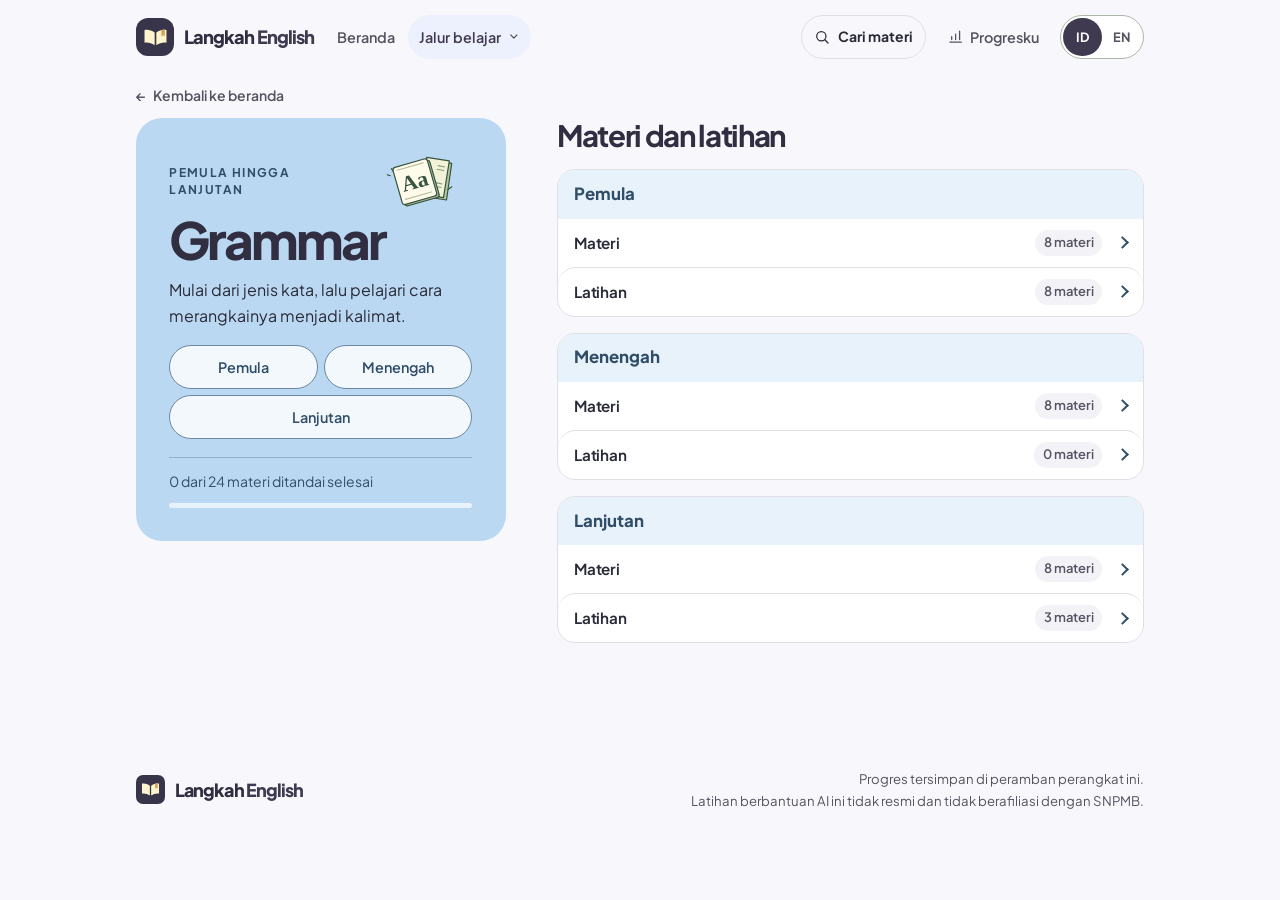
==== commit 1a9e0998: "Add reduced-motion-aware animations across Langkah English" ====
--- a/grammar.html
+++ b/grammar.html
@@ -1,4 +1,5 @@
-<!doctype html><html lang="id"><head><meta charset="utf-8"><meta name="viewport" content="width=device-width,initial-scale=1"><meta name="theme-color" content="#F8F8FC"><meta name="description" content="Pelajari grammar dari dasar. Pilih topik, pahami contoh, lalu uji pemahamanmu melalui kuis."><title>Grammar Academy · Langkah English</title><link rel="stylesheet" href="css/style.css"><link rel="stylesheet" href="css/pathways.css"><script type="module" src="js/pathway.js"></script><script type="module" src="js/shell.js"></script></head><body data-pathway="grammar"><a class="skip" href="#main" data-i18n="skip">Lewati ke konten</a>
+<!doctype html><html lang="id"><head><meta charset="utf-8"><meta name="viewport" content="width=device-width,initial-scale=1"><meta name="theme-color" content="#F8F8FC"><meta name="description" content="Pelajari grammar dari dasar. Pilih topik, pahami contoh, lalu uji pemahamanmu melalui kuis."><title>Grammar Academy · Langkah English</title><link rel="stylesheet" href="css/style.css"><link rel="stylesheet" href="css/pathways.css"><script type="module" src="js/pathway.js"></script><script type="module" src="js/shell.js"></script><link rel="stylesheet" href="css/motion.css">
+</head><body data-pathway="grammar"><a class="skip" href="#main" data-i18n="skip">Lewati ke konten</a>
 <header class="site-header">
   <nav class="nav shell" data-i18n-aria="mainNavigation" aria-label="Navigasi utama">
     <a class="logo" href="index.html" data-i18n-aria="homeLink" aria-label="Beranda Langkah English"><span class="brand-mark" aria-hidden="true"><svg viewBox="0 0 32 32"><use href="assets/icons.svg#mark"/></svg></span><span class="brand-type">Langkah <em>English</em></span></a>
@@ -40,4 +41,5 @@
 </main><footer class="site-footer"><div class="shell footer-layout">
   <a class="footer-brand" href="index.html"><span class="brand-mark" aria-hidden="true"><svg viewBox="0 0 32 32"><use href="assets/icons.svg#mark"/></svg></span><span class="brand-type">Langkah <em>English</em></span></a>
   <div class="footer-note"><p data-i18n="footerPrivacy">Progres tersimpan di peramban perangkat ini.</p><p data-i18n="footerUnofficial">Latihan berbantuan AI ini tidak resmi dan tidak berafiliasi dengan SNPMB.</p></div>
-</div></footer></body></html>+</div></footer><script type="module" src="js/motion.js"></script>
+</body></html>
--- a/css/style.css
+++ b/css/style.css
@@ -4,9 +4,9 @@
 .english-term{border-radius:.24em;padding:.04em .23em;box-decoration-break:clone;-webkit-box-decoration-break:clone}
 .english-term::before{content:'“'}
 .english-term::after{content:'”'}
-/* V13-E1 renderer correction: translations preserve authored paragraphs. */
-.lesson-translation{white-space:pre-line}
-@media(forced-colors:active){.english-term,.scaffold-model,.scaffold-review details{border:1px solid currentColor}}
+/* Indonesian translations preserve authored paragraphs inside their disclosure. */
+.lesson-translation .translation-content{white-space:pre-line}
+@media(forced-colors:active){.english-term,.scaffold-model,.scaffold-review details,.lesson-translation{border:1px solid currentColor}}
 
 @font-face {
   font-family: "Fraunces Local";
@@ -413,10 +413,21 @@
 }
 .scaffold-model .example-english { white-space: pre-line; }
 .scaffold-model .lesson-translation, .scaffold-sample .lesson-translation, .worked-example .lesson-translation, .lesson-translation {
-  display: block; margin: .7rem 0; padding: .75rem .95rem; background: #eaf1e5; color: #334c3f;
+  display: block; margin: .7rem 0; padding: 0; background: #eaf1e5; color: #334c3f;
   border: 0; border-left: 3px solid #648267; border-radius: 0 5px 5px 0; font: 400 1rem/1.65 var(--body);
 }
-.lesson-translation .translation-label { color: var(--forest); font-weight: 650; }
+.lesson-translation > summary {
+  display: flex; align-items: center; justify-content: space-between; gap: .65rem;
+  min-height: 44px; padding: .55rem .95rem; list-style: none; color: var(--forest);
+}
+.lesson-translation > summary::-webkit-details-marker { display: none; }
+.lesson-translation > summary::after {
+  content: ''; flex: none; width: 7px; height: 7px; border: solid currentColor;
+  border-width: 0 2px 2px 0; transform: rotate(45deg); transition: transform 160ms ease;
+}
+.lesson-translation[open] > summary { border-bottom: 1px solid rgba(100, 130, 103, .25); }
+.lesson-translation[open] > summary::after { transform: rotate(225deg); }
+.lesson-translation .translation-content { padding: .55rem .95rem .75rem; }
 .scaffold-step { border: 0; border-top: 1px solid var(--line); border-radius: 0; padding: 1.25rem 0 .5rem; margin: 1.35rem 0; background: transparent; }
 .scaffold-step h3 { display: flex; align-items: baseline; gap: .7rem; color: var(--ink); font: 600 1.32rem/1.4 var(--display); }
 .scaffold-count { display: inline-grid; place-items: center; flex: none; min-width: 28px; height: 28px; border-radius: 7px; color: var(--forest); background: var(--mint); font: 650 .92rem/1 var(--body); }
@@ -891,10 +902,6 @@
 .lesson-tools .focus-button { border-radius: 999px; }
 .concept-definition, .concept-synthesis, .lesson-summary { border-radius: 0 18px 18px 0; }
 .scaffold-model, .passage { background: #FFFAEB; border-color: #E5DBC4; }
-.scaffold-model .lesson-translation, .scaffold-sample .lesson-translation, .worked-example .lesson-translation {
-  border-top: 1px solid var(--line);
-  padding-top: .55rem;
-}
 .complete-box { background: var(--paper); }
 .complete-box a.button { text-align: left; justify-content: space-between; }
 .mode-card { background: var(--paper); border-radius: 22px; }
--- a/css/motion.css
+++ b/css/motion.css
@@ -0,0 +1,182 @@
+@media (prefers-reduced-motion: no-preference) {
+  /* Langkah English · playful motion layer
+     Progressive enhancement: motion.js adds .motion-ready only when
+     IntersectionObserver is available and reduced motion is not requested. */
+  :root {
+    --motion-ease: cubic-bezier(.2, .78, .24, 1);
+    --motion-pop: cubic-bezier(.28, 1.45, .48, 1);
+    --motion-duration: 270ms;
+  }
+
+  @keyframes le-rise-in {
+    from { opacity: 1; transform: translate3d(0, 20px, 0) scale(.985); }
+    to { opacity: 1; transform: translate3d(0, 0, 0) scale(1); }
+  }
+  @keyframes le-pop-in {
+    0% { opacity: 1; transform: translate3d(0, 12px, 0) scale(.92); }
+    72% { opacity: 1; transform: translate3d(0, -2px, 0) scale(1.015); }
+    100% { opacity: 1; transform: translate3d(0, 0, 0) scale(1); }
+  }
+  @keyframes le-menu-drop {
+    from { opacity: 1; transform: translate3d(0, -9px, 0) scale(.98); }
+    to { opacity: 1; transform: translate3d(0, 0, 0) scale(1); }
+  }
+  @keyframes le-accordion-in {
+    from { opacity: 1; transform: translate3d(0, -5px, 0); }
+    to { opacity: 1; transform: translate3d(0, 0, 0); }
+  }
+  @keyframes le-question-in {
+    from { opacity: 1; transform: translate3d(0, 10px, 0); }
+    to { opacity: 1; transform: translate3d(0, 0, 0); }
+  }
+  @keyframes le-choice-in {
+    from { opacity: 1; transform: translate3d(0, 9px, 0) scale(.985); }
+    to { opacity: 1; transform: translate3d(0, 0, 0) scale(1); }
+  }
+  @keyframes le-choice-select {
+    0% { transform: scale(1); }
+    48% { transform: scale(1.018); }
+    100% { transform: scale(1); }
+  }
+  @keyframes le-feedback-in {
+    0% { opacity: 1; transform: translate3d(0, 8px, 0) scale(.985); }
+    70% { opacity: 1; transform: translate3d(0, -1px, 0) scale(1.006); }
+    100% { opacity: 1; transform: translate3d(0, 0, 0) scale(1); }
+  }
+  @keyframes le-float-art {
+    0%, 100% { transform: translateY(0) rotate(7deg); }
+    50% { transform: translateY(-7px) rotate(10deg); }
+  }
+  @keyframes le-plane-drift {
+    0%, 100% { transform: translate3d(0, 0, 0) rotate(0); }
+    50% { transform: translate3d(7px, -4px, 0) rotate(-2deg); }
+  }
+  @keyframes le-brand-hop {
+    0%, 100% { transform: translateY(0) rotate(0); }
+    35% { transform: translateY(-4px) rotate(-7deg); }
+    70% { transform: translateY(1px) rotate(5deg); }
+  }
+  @keyframes le-urgent-pulse {
+    0%, 100% { box-shadow: 0 0 0 0 #d66a4c00; }
+    50% { box-shadow: 0 0 0 5px #d66a4c20; }
+  }
+
+  /* Scroll entrances for the main learning surfaces. */
+  .motion-ready .motion-reveal.is-visible {
+    animation: le-rise-in var(--motion-duration) var(--motion-ease) both;
+    animation-delay: var(--motion-delay, 0ms);
+  }
+
+  /* Navigation: friendly, tactile controls and springy menus. */
+  .brand-mark { transition: transform 220ms var(--motion-pop); }
+  .logo:hover .brand-mark, .logo:focus-visible .brand-mark { animation: le-brand-hop 520ms var(--motion-pop); }
+  .nav-links a, .nav-search, .nav-progress, .route-toggle, .nav-toggle,
+  .pathway-hero-links a, .lesson-toc a, .scaffold-phase-links a {
+    transition: transform 190ms var(--motion-pop), background-color 190ms ease,
+      border-color 190ms ease, color 190ms ease, box-shadow 190ms ease;
+  }
+  .nav-links a:hover, .nav-search:hover, .nav-progress:hover,
+  .pathway-hero-links a:hover, .lesson-toc a:hover, .scaffold-phase-links a:hover {
+    transform: translateY(-2px);
+  }
+  .route-toggle .icon { transition: transform 220ms var(--motion-pop); }
+  .route-toggle[aria-expanded="true"] .icon { transform: rotate(180deg); }
+  .route-menu { transform-origin: top left; }
+  .route-toggle[aria-expanded="true"] + .route-menu { animation: le-menu-drop 240ms var(--motion-ease) both; }
+  .route-menu li { animation: le-choice-in 300ms var(--motion-ease) both; }
+  .route-menu li:nth-child(2) { animation-delay: 25ms; }
+  .route-menu li:nth-child(3) { animation-delay: 50ms; }
+  .route-menu li:nth-child(4) { animation-delay: 75ms; }
+  .route-menu li:nth-child(5) { animation-delay: 100ms; }
+  .route-menu li:nth-child(6) { animation-delay: 125ms; }
+  .nav .nav-links.is-open { transform-origin: top right; animation: le-menu-drop 260ms var(--motion-ease) both; }
+  .nav .nav-links.is-open > a,
+  .nav .nav-links.is-open > .route-picker { animation: le-choice-in 280ms var(--motion-ease) both; }
+  .nav .nav-links.is-open > :nth-child(2) { animation-delay: 35ms; }
+  .nav .nav-links.is-open > :nth-child(3) { animation-delay: 70ms; }
+
+  /* Homepage: give the learning wheel and illustrated accents a little life. */
+  .dashboard-welcome { transform-origin: 20% 50%; }
+  .welcome-art { animation: le-float-art 5.2s ease-in-out; }
+  .flight-art svg { animation: le-plane-drift 6s ease-in-out; }
+  .learning-wheel a { transform-box: fill-box; transform-origin: center; transition: transform 240ms var(--motion-pop), filter 240ms ease; }
+  .learning-wheel a:hover, .learning-wheel a:focus-visible { transform: scale(1.035); }
+  .learning-wheel a:hover .wheel-slice { filter: saturate(1.12) brightness(1.035); }
+  .choice-card, .mode-card, .resource-card, .tka-module, .stat {
+    transition: transform 220ms var(--motion-pop), box-shadow 220ms ease, border-color 220ms ease;
+  }
+  .choice-card:hover, .mode-card:hover, .resource-card:hover, .tka-module:hover, .stat:hover {
+    transform: translateY(-4px) rotate(-.25deg);
+    box-shadow: 0 10px 24px #302a4514;
+  }
+  .choice-card:hover .choice-visual { transform: rotate(-5deg) scale(1.04); }
+  .choice-visual { transition: transform 220ms var(--motion-pop); }
+
+  /* Shared cards and buttons. */
+  button:not(:disabled), .button, .choice, .checkpoint-options button {
+    transition: transform 180ms var(--motion-pop), box-shadow 180ms ease,
+      background-color 180ms ease, border-color 180ms ease, color 180ms ease;
+  }
+  button:not(:disabled):hover, .button:hover { transform: translateY(-1px); }
+  button:not(:disabled):active, .button:active { transform: translateY(1px) scale(.975); }
+  .choice[aria-pressed="true"], .checkpoint-options button[aria-pressed="true"] {
+    animation: le-choice-select 300ms var(--motion-pop);
+  }
+
+  /* Pathway catalogues and expandable learning material. */
+  .topic-fold, .tka-directory { transition: border-color 200ms ease, box-shadow 200ms ease; }
+  .topic-fold:hover, .tka-directory:hover { border-color: color-mix(in srgb, var(--track, var(--forest)) 32%, var(--line)); }
+  .topic-fold[open] > .topic-fold-body,
+  .tka-directory[open] > .tka-directory-body,
+  .scaffold-phase[open] > :not(summary),
+  .reader-index[open] > .lesson-toc,
+  .quiz-rules[open] > p,
+  .review[open] > .review-body {
+    animation: le-accordion-in 260ms var(--motion-ease) both;
+  }
+
+  /* Lesson reader: small reveals keep attention on the next step. */
+  .lesson-translation { transition: box-shadow 200ms ease, border-color 200ms ease; }
+  .lesson-translation:hover { box-shadow: 0 4px 14px #314b3912; }
+  .lesson-translation[open] .translation-content { animation: le-accordion-in 240ms var(--motion-ease) both; }
+  .lesson-translation > summary { transition: background-color 180ms ease; }
+  .lesson-translation > summary:hover { background: #dfead9; }
+  .scaffold-count { transition: transform 200ms var(--motion-pop), background-color 200ms ease; }
+  .scaffold-step:hover .scaffold-count { transform: rotate(-7deg) scale(1.08); }
+  .checkpoint-result:not([hidden]), .inline-feedback:not([hidden]), #feedback:not(:empty) {
+    animation: le-feedback-in 360ms var(--motion-pop) both;
+  }
+  .complete-box { transition: box-shadow 220ms ease; }
+  .complete-box:has(#complete:focus-visible) { box-shadow: 0 0 0 3px color-mix(in srgb, var(--track, var(--forest)) 20%, transparent); }
+
+  /* Quiz: questions arrive cleanly, choices cascade, progress responds. */
+  .question-panel #question > h2 { animation: le-question-in 360ms var(--motion-ease) both; }
+  .question-panel #question .choices .choice { animation: le-choice-in 340ms var(--motion-ease) both; }
+  .question-panel #question .choices .choice:nth-child(2) { animation-delay: 35ms; }
+  .question-panel #question .choices .choice:nth-child(3) { animation-delay: 70ms; }
+  .question-panel #question .choices .choice:nth-child(4) { animation-delay: 105ms; }
+  .question-panel #question .choices .choice:nth-child(5) { animation-delay: 140ms; }
+  .question-panel #question .choices .choice:nth-child(6) { animation-delay: 175ms; }
+  .numbers button { transition: transform 180ms var(--motion-pop), background-color 180ms ease, color 180ms ease, border-color 180ms ease; }
+  .numbers button:hover { transform: translateY(-2px) scale(1.04); }
+  .numbers button[aria-current="true"] { animation: le-pop-in 260ms var(--motion-pop) both; }
+  progress::-webkit-progress-value { transition: width 420ms var(--motion-ease); }
+  progress::-moz-progress-bar { transition: width 420ms var(--motion-ease); }
+  .timer.is-urgent { color: #a4432d; font-weight: 800; animation: le-urgent-pulse 1.2s ease-in-out; }
+
+  /* Results: celebratory, but keep the score readable and calm. */
+  .result-hero h1 { transform-origin: left center; animation: le-pop-in 520ms var(--motion-pop) both; }
+  .result-stats > .stat:nth-child(1) { animation-delay: 40ms; }
+  .result-stats > .stat:nth-child(2) { animation-delay: 100ms; }
+  .result-stats > .stat:nth-child(3) { animation-delay: 160ms; }
+  .result-stats > .stat:nth-child(4) { animation-delay: 220ms; }
+  .result-stats .stat strong { display: inline-block; animation: le-pop-in 440ms var(--motion-pop) both; }
+  .skill-list progress { overflow: hidden; }
+
+  @media (max-width: 810px) {
+    .nav .nav-links.is-open { box-shadow: 0 14px 28px #28223a1a; }
+  }
+}
+
+/* The timer stays visibly urgent without a pulsing effect. */
+.timer.is-urgent { color: #a4432d; font-weight: 800; }
